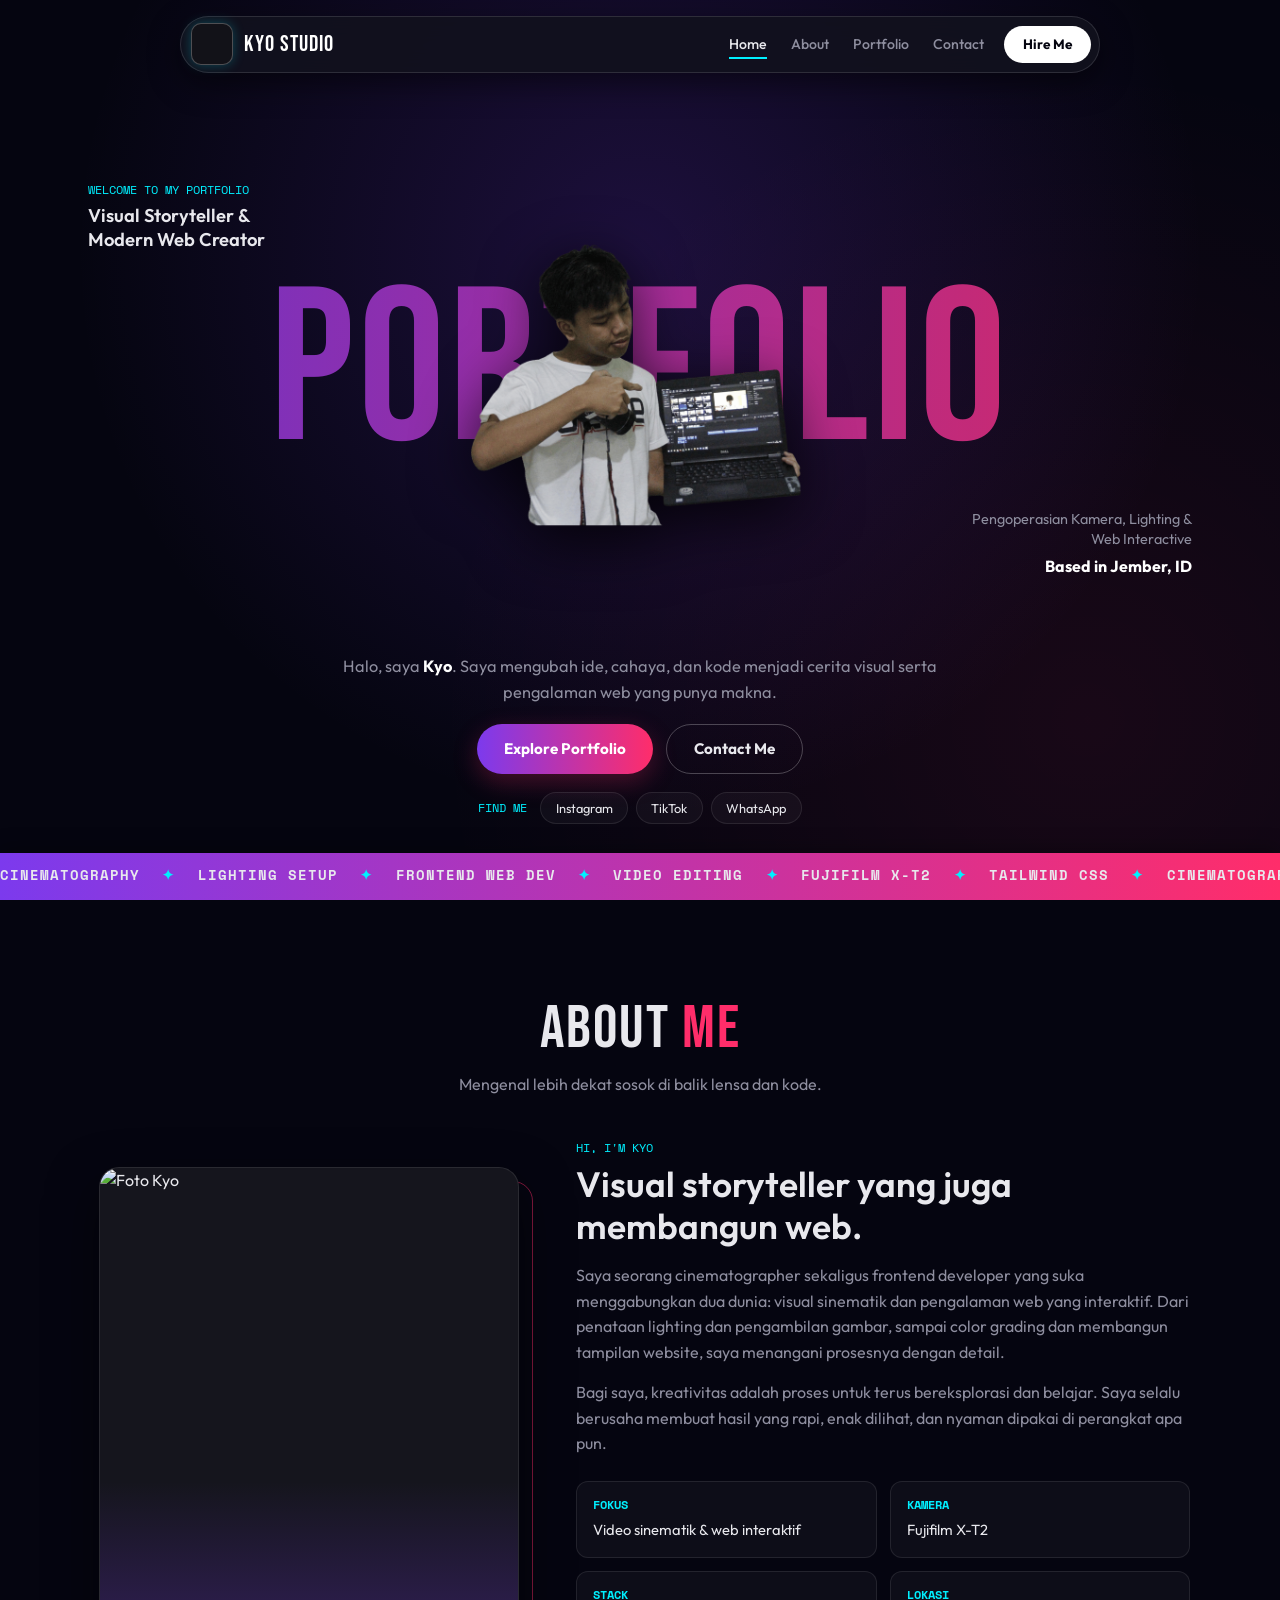
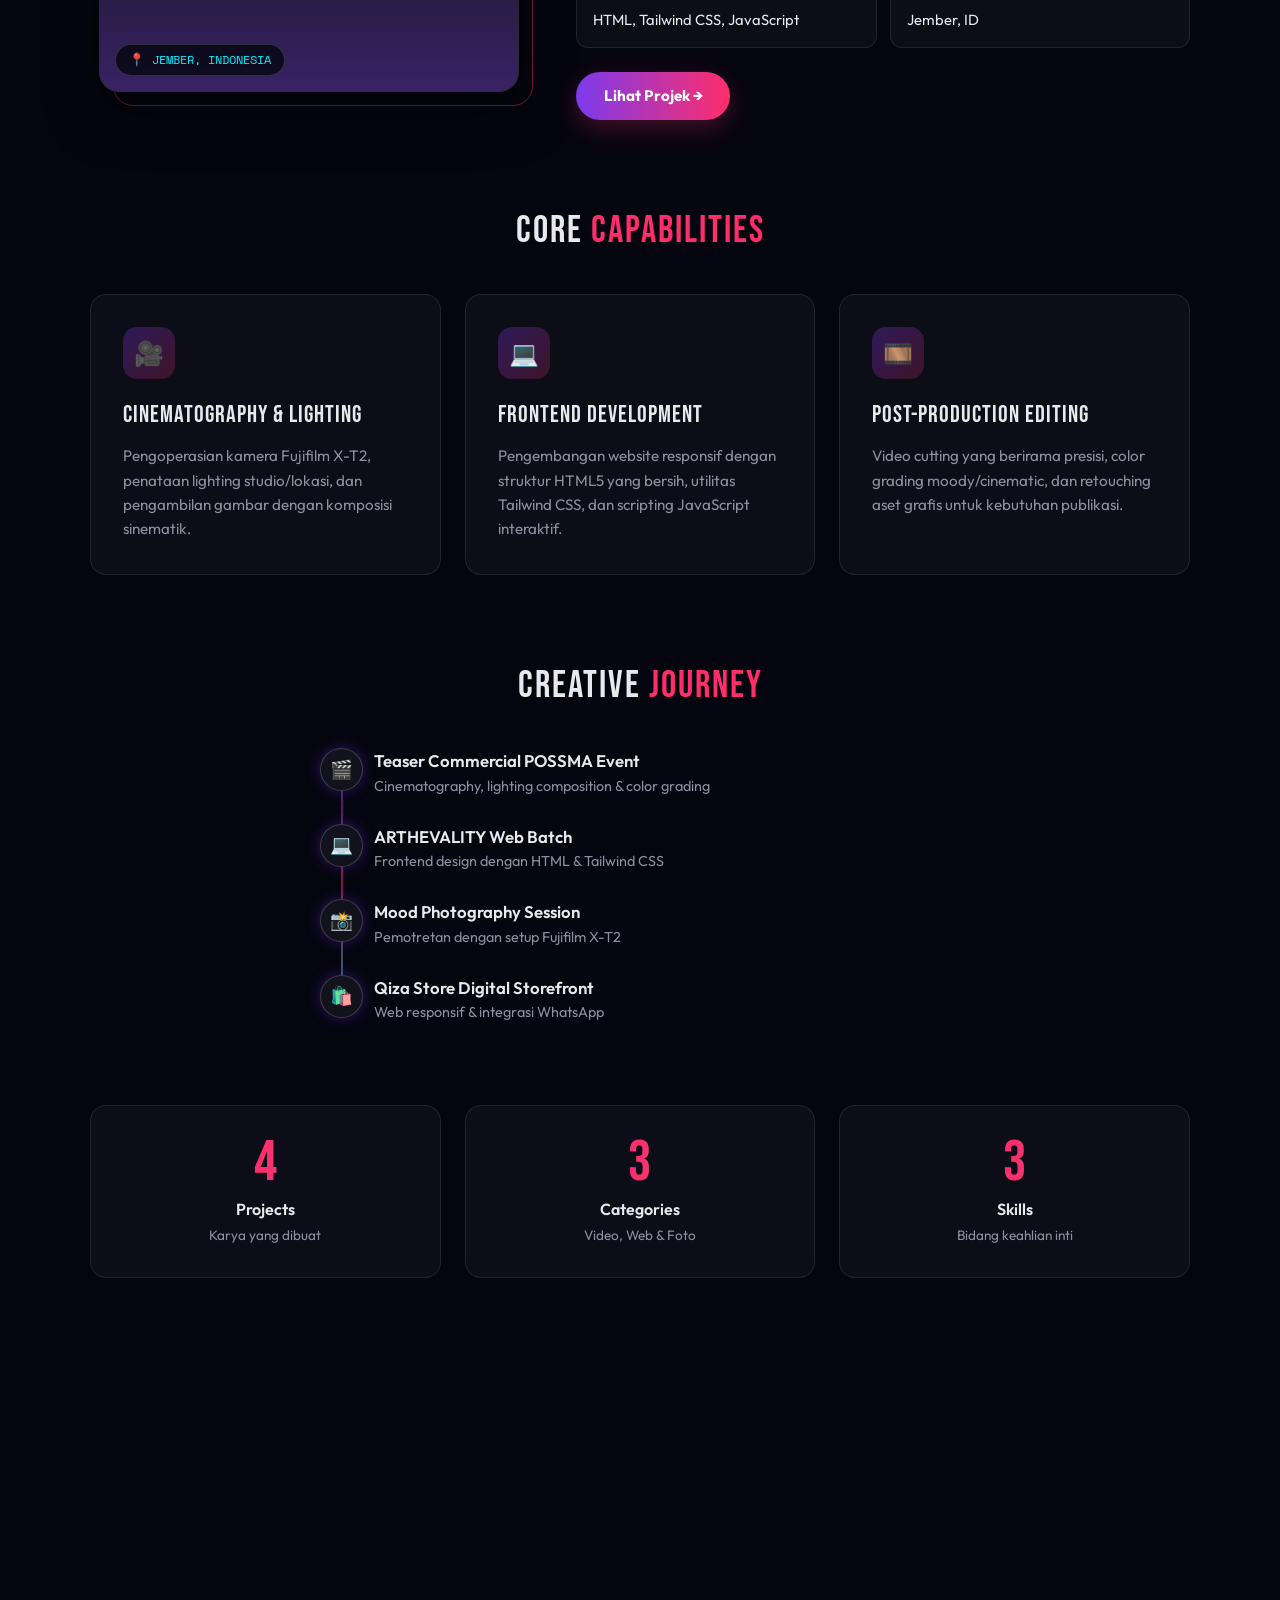
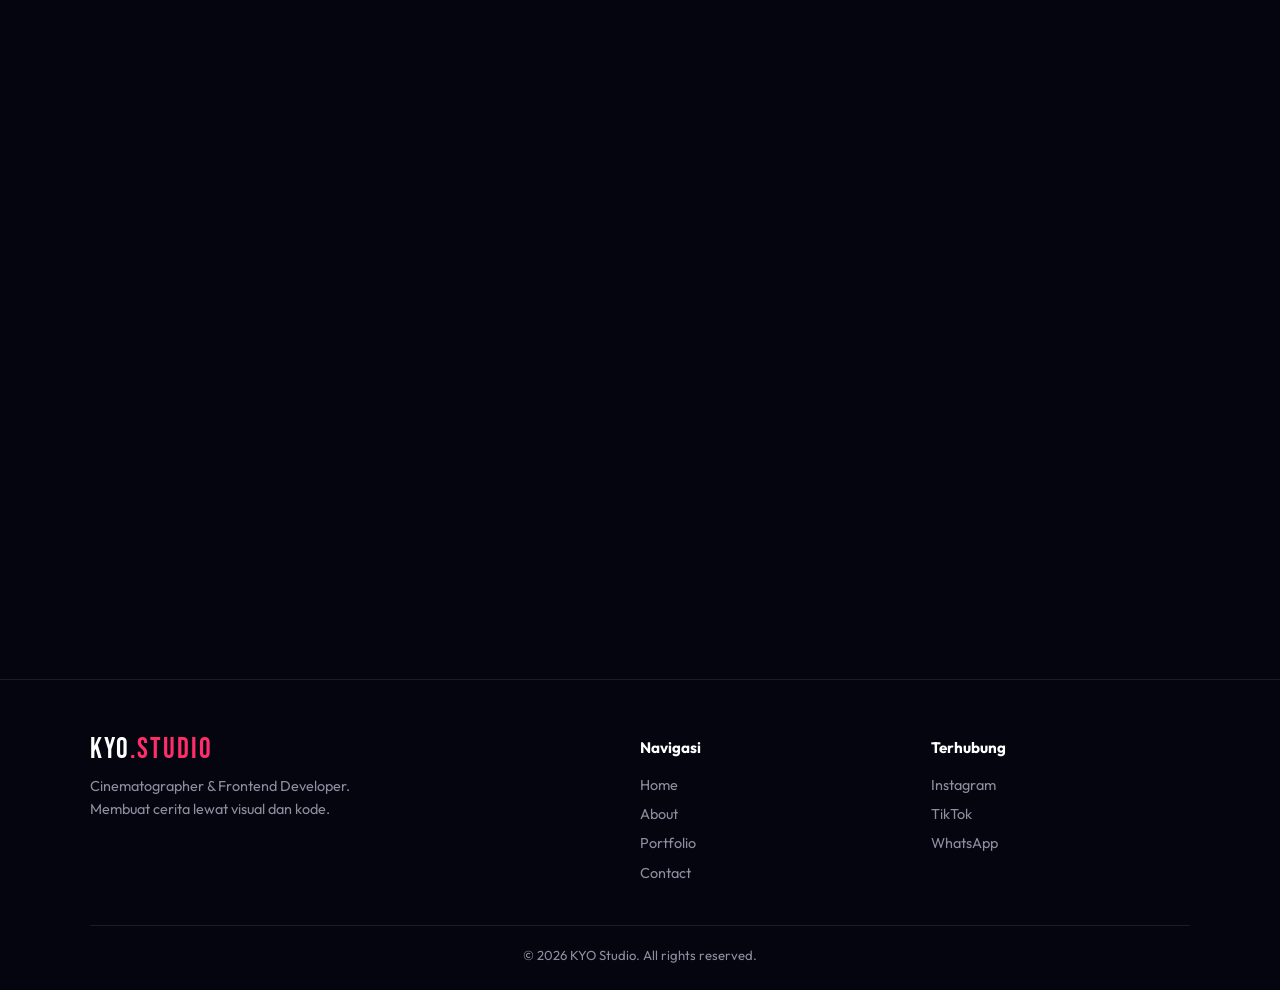
==== index.html @ 8a22644d "Update profile image source in index.html" ====
<!DOCTYPE html>
<html lang="id">
<head>
    <meta charset="UTF-8">
    <meta name="viewport" content="width=device-width, initial-scale=1.0">
    <title>KYO — Portfolio & Creative Studio</title>
    <meta name="description" content="Portofolio KYO Studio: sinematografi, lighting, video editing, dan frontend web development. Based in Jember, ID.">
    <meta name="theme-color" content="#050510">

    <link rel="preconnect" href="https://fonts.googleapis.com">
    <link rel="preconnect" href="https://fonts.gstatic.com" crossorigin>
    <link href="https://fonts.googleapis.com/css2?family=Bebas+Neue&family=Outfit:wght@400;500;600;700&family=Space+Mono:wght@400;700&display=swap" rel="stylesheet">

    <link rel="stylesheet" href="assets/style.css">
    <noscript><style>.loader{display:none}.reveal{opacity:1;transform:none}</style></noscript>
</head>
<body>

    <!-- LOADING SCREEN -->
    <div class="loader" id="loader" aria-hidden="true">
        <div class="loader-inner">
            <div class="loader-logo">KYO</div>
            <div class="loader-bar"></div>
        </div>
    </div>

    <div class="scroll-progress" id="scrollProgress" aria-hidden="true"></div>

    <!-- NAVBAR (pill + droplist) -->
    <header class="nav-wrapper">
        <nav class="pill-navbar" aria-label="Navigasi utama">
            <a href="#home" class="pill-logo" aria-label="KYO Studio - beranda">
                <span class="logo-frame">
                    <video autoplay loop muted playsinline preload="metadata" poster="images/profile.jpg">
                        <source src="images/logo-loop.mp4" type="video/mp4">
                    </video>
                </span>
                <span>KYO STUDIO</span>
            </a>

            <div class="pill-nav-right">
                <ul class="pill-links">
                    <li><a href="#home" data-link>Home</a></li>
                    <li><a href="#about" data-link>About</a></li>
                    <li><a href="#portfolio" data-link>Portfolio</a></li>
                    <li><a href="#contact" data-link>Contact</a></li>
                </ul>

                <a href="#contact" class="btn btn-light btn-sm">Hire Me</a>

                <button class="menu-toggle" id="menuToggle" aria-label="Buka menu" aria-expanded="false" aria-controls="dropdownMenu">
                    <span></span><span></span>
                </button>
            </div>

            <div class="dropdown-menu" id="dropdownMenu">
                <a href="#home">Home</a>
                <a href="#about">About</a>
                <a href="#portfolio">Portfolio</a>
                <a href="#contact">Contact</a>
            </div>
        </nav>
    </header>

    <main>
        <!-- ================= HERO ================= -->
        <section class="hero" id="home">
            <div class="hero-stage">
                <div class="hero-meta hero-meta-left reveal">
                    <span class="mono-tag">Welcome to my portfolio</span>
                    <h2>Visual Storyteller &amp; Modern Web Creator</h2>
                </div>

                <h1 class="giant-text" aria-label="Portfolio">PORTFOLIO</h1>

                <div class="cutout">
                    <img src="images/Pic.png" alt="Foto profil Kyo" width="380" height="480" fetchpriority="high"
                         onerror="this.onerror=null;this.src='https://images.unsplash.com/photo-1507003211169-0a1dd7228f2d?auto=format&fit=crop&w=800&q=70'">
                </div>

                <div class="hero-meta hero-meta-right reveal">
                    <p>Pengoperasian Kamera, Lighting &amp; Web Interactive</p>
                    <strong>Based in Jember, ID</strong>
                </div>
            </div>

            <div class="hero-intro reveal">
                <p>Halo, saya <strong>Kyo</strong>. Saya mengubah ide, cahaya, dan kode menjadi cerita visual serta pengalaman web yang punya makna.</p>

                <div class="hero-cta">
                    <a href="#portfolio" class="btn btn-primary">Explore Portfolio</a>
                    <a href="#contact" class="btn btn-ghost">Contact Me</a>
                </div>

                <div class="find-me">
                    <span class="mono-tag find-label">Find me</span>
                    <!-- Ganti link sosial di bawah dengan akun kamu -->
                    <a class="social-pill" href="https://instagram.com/" target="_blank" rel="noopener">Instagram</a>
                    <a class="social-pill" href="https://tiktok.com/" target="_blank" rel="noopener">TikTok</a>
                    <a class="social-pill" href="https://wa.me/62xxxxxxxxxx" target="_blank" rel="noopener">WhatsApp</a>
                </div>
            </div>

            <!-- MARQUEE -->
            <div class="marquee" aria-hidden="true">
                <div class="marquee-track">
                    <div class="marquee-group">
                        <span>CINEMATOGRAPHY</span><i>✦</i>
                        <span>LIGHTING SETUP</span><i>✦</i>
                        <span>FRONTEND WEB DEV</span><i>✦</i>
                        <span>VIDEO EDITING</span><i>✦</i>
                        <span>FUJIFILM X-T2</span><i>✦</i>
                        <span>TAILWIND CSS</span><i>✦</i>
                    </div>
                    <div class="marquee-group">
                        <span>CINEMATOGRAPHY</span><i>✦</i>
                        <span>LIGHTING SETUP</span><i>✦</i>
                        <span>FRONTEND WEB DEV</span><i>✦</i>
                        <span>VIDEO EDITING</span><i>✦</i>
                        <span>FUJIFILM X-T2</span><i>✦</i>
                        <span>TAILWIND CSS</span><i>✦</i>
                    </div>
                </div>
            </div>
        </section>

        <!-- ================= ABOUT ================= -->
        <section id="about" class="section">
            <div class="section-header reveal">
                <h2 class="section-title">ABOUT <span>ME</span></h2>
                <p class="section-subtitle">Mengenal lebih dekat sosok di balik lensa dan kode.</p>
            </div>

            <div class="about-grid">
                <div class="about-photo reveal">
                    <div class="about-photo-frame">
                        <img src="images/profile.jpg" alt="Foto Kyo" loading="lazy" width="480" height="600"
                             onerror="this.onerror=null;this.src='https://images.unsplash.com/photo-1507003211169-0a1dd7228f2d?auto=format&fit=crop&w=700&q=70'">
                    </div>
                    <span class="about-tag mono-tag">📍 Jember, Indonesia</span>
                </div>

                <div class="about-text reveal" style="--i:1">
                    <span class="mono-tag">Hi, I'm Kyo</span>
                    <h3>Visual storyteller yang juga membangun web.</h3>
                    <p>Saya seorang cinematographer sekaligus frontend developer yang suka menggabungkan dua dunia: visual sinematik dan pengalaman web yang interaktif. Dari penataan lighting dan pengambilan gambar, sampai color grading dan membangun tampilan website, saya menangani prosesnya dengan detail.</p>
                    <p>Bagi saya, kreativitas adalah proses untuk terus bereksplorasi dan belajar. Saya selalu berusaha membuat hasil yang rapi, enak dilihat, dan nyaman dipakai di perangkat apa pun.</p>

                    <ul class="about-facts">
                        <li><strong>Fokus</strong><span>Video sinematik &amp; web interaktif</span></li>
                        <li><strong>Kamera</strong><span>Fujifilm X-T2</span></li>
                        <li><strong>Stack</strong><span>HTML, Tailwind CSS, JavaScript</span></li>
                        <li><strong>Lokasi</strong><span>Jember, ID</span></li>
                    </ul>

                    <a href="#portfolio" class="btn btn-primary">Lihat Projek →</a>
                </div>
            </div>

            <!-- Core capabilities -->
            <h3 class="sub-title reveal">CORE <span>CAPABILITIES</span></h3>
            <div class="skills">
                <article class="skill card-lite reveal" style="--i:0">
                    <div class="skill-icon" aria-hidden="true">🎥</div>
                    <h3>CINEMATOGRAPHY &amp; LIGHTING</h3>
                    <p>Pengoperasian kamera Fujifilm X-T2, penataan lighting studio/lokasi, dan pengambilan gambar dengan komposisi sinematik.</p>
                </article>
                <article class="skill card-lite reveal" style="--i:1">
                    <div class="skill-icon" aria-hidden="true">💻</div>
                    <h3>FRONTEND DEVELOPMENT</h3>
                    <p>Pengembangan website responsif dengan struktur HTML5 yang bersih, utilitas Tailwind CSS, dan scripting JavaScript interaktif.</p>
                </article>
                <article class="skill card-lite reveal" style="--i:2">
                    <div class="skill-icon" aria-hidden="true">🎞️</div>
                    <h3>POST-PRODUCTION EDITING</h3>
                    <p>Video cutting yang berirama presisi, color grading moody/cinematic, dan retouching aset grafis untuk kebutuhan publikasi.</p>
                </article>
            </div>

            <!-- Journey timeline -->
            <h3 class="sub-title reveal">CREATIVE <span>JOURNEY</span></h3>
            <ol class="timeline">
                <li class="reveal" style="--i:0">
                    <span class="tl-icon" aria-hidden="true">🎬</span>
                    <div><h4>Teaser Commercial POSSMA Event</h4><p>Cinematography, lighting composition &amp; color grading</p></div>
                </li>
                <li class="reveal" style="--i:1">
                    <span class="tl-icon" aria-hidden="true">💻</span>
                    <div><h4>ARTHEVALITY Web Batch</h4><p>Frontend design dengan HTML &amp; Tailwind CSS</p></div>
                </li>
                <li class="reveal" style="--i:2">
                    <span class="tl-icon" aria-hidden="true">📸</span>
                    <div><h4>Mood Photography Session</h4><p>Pemotretan dengan setup Fujifilm X-T2</p></div>
                </li>
                <li class="reveal" style="--i:3">
                    <span class="tl-icon" aria-hidden="true">🛍️</span>
                    <div><h4>Qiza Store Digital Storefront</h4><p>Web responsif &amp; integrasi WhatsApp</p></div>
                </li>
            </ol>

            <!-- Stats -->
            <div class="stats">
                <div class="stat reveal" style="--i:0"><strong data-count="4">0</strong><span>Projects</span><small>Karya yang dibuat</small></div>
                <div class="stat reveal" style="--i:1"><strong data-count="3">0</strong><span>Categories</span><small>Video, Web &amp; Foto</small></div>
                <div class="stat reveal" style="--i:2"><strong data-count="3">0</strong><span>Skills</span><small>Bidang keahlian inti</small></div>
            </div>
        </section>

        <!-- ================= PORTFOLIO ================= -->
        <section id="portfolio" class="section">
            <div class="section-header reveal">
                <h2 class="section-title">MY <span>PORTFOLIO</span></h2>
                <p class="section-subtitle">Kumpulan portofolio sinematografi, liputan event, dan web development.</p>
            </div>

            <div class="filters reveal" role="tablist" aria-label="Filter karya">
                <button class="chip is-active" data-filter="all" role="tab" aria-selected="true">Semua</button>
                <button class="chip" data-filter="video" role="tab" aria-selected="false">Video</button>
                <button class="chip" data-filter="web" role="tab" aria-selected="false">Web</button>
                <button class="chip" data-filter="photo" role="tab" aria-selected="false">Foto</button>
            </div>

            <div class="bento" id="bento">
                <article class="card card-wide reveal" data-cat="video" style="--i:0">
                    <div class="card-media">
                        <img src="images/project-teaser.jpg" alt="Teaser POSSMA" loading="lazy" width="1200" height="640"
                             onerror="this.onerror=null;this.src='https://images.unsplash.com/photo-1536240478700-b869070f9279?auto=format&fit=crop&w=1000&q=70'">
                        <span class="badge">Video</span>
                    </div>
                    <div class="card-info">
                        <h3>Teaser Commercial POSSMA Event</h3>
                        <p>Cinematography, Lighting Composition &amp; Color Grading</p>
                    </div>
                </article>

                <article class="card reveal" data-cat="web" style="--i:1">
                    <div class="card-media">
                        <img src="images/project-web.jpg" alt="Web Arthevality" loading="lazy" width="800" height="640"
                             onerror="this.onerror=null;this.src='https://images.unsplash.com/photo-1555066931-4365d14bab8c?auto=format&fit=crop&w=700&q=70'">
                        <span class="badge">Web</span>
                    </div>
                    <div class="card-info">
                        <h3>ARTHEVALITY Web Batch</h3>
                        <p>Frontend Design with HTML &amp; Tailwind CSS</p>
                    </div>
                </article>

                <article class="card reveal" data-cat="photo" style="--i:2">
                    <div class="card-media">
                        <img src="images/project-photo.jpg" alt="Fujifilm Session" loading="lazy" width="800" height="640"
                             onerror="this.onerror=null;this.src='https://images.unsplash.com/photo-1516035069371-29a1b244cc32?auto=format&fit=crop&w=700&q=70'">
                        <span class="badge">Foto</span>
                    </div>
                    <div class="card-info">
                        <h3>Mood Photography Session</h3>
                        <p>Shot using Fujifilm X-T2 Setup</p>
                    </div>
                </article>

                <article class="card card-wide reveal" data-cat="web" style="--i:3">
                    <div class="card-media">
                        <img src="images/project-qiza.jpg" alt="Qiza Store" loading="lazy" width="1200" height="640"
                             onerror="this.onerror=null;this.src='https://images.unsplash.com/photo-1526374965328-7f61d4dc18c5?auto=format&fit=crop&w=1000&q=70'">
                        <span class="badge">Web</span>
                    </div>
                    <div class="card-info">
                        <h3>Qiza Store Digital Storefront</h3>
                        <p>Responsive Web &amp; WhatsApp Automation Integration</p>
                    </div>
                </article>
            </div>
        </section>

        <!-- ================= CONTACT ================= -->
        <section id="contact" class="section">
            <div class="section-header reveal">
                <h2 class="section-title">HUBUNGI <span>SAYA</span></h2>
                <p class="section-subtitle">Punya proyek video sinematik atau butuh pembuatan web interaktif? Mari berdiskusi.</p>
            </div>

            <div class="contact-grid">
                <form class="panel reveal" id="contactForm" novalidate>
                    <h3>Kirim Pesan</h3>
                    <p class="panel-note">Ada yang ingin ditanyakan? Langsung kirim pesan ke WhatsApp saya.</p>

                    <div class="field">
                        <label for="cName">Nama</label>
                        <input id="cName" name="name" type="text" autocomplete="name" placeholder="Nama kamu" required>
                    </div>
                    <div class="field">
                        <label for="cEmail">Email</label>
                        <input id="cEmail" name="email" type="email" autocomplete="email" placeholder="email@kamu.com">
                    </div>
                    <div class="field">
                        <label for="cMsg">Pesan</label>
                        <textarea id="cMsg" name="message" rows="4" placeholder="Ceritakan proyek kamu..." required></textarea>
                    </div>

                    <button type="submit" class="btn btn-primary btn-block">Send Message</button>
                    <p class="form-hint" id="formHint">Pesan dibuka di WhatsApp dengan teks yang sudah terisi.</p>
                </form>

                <div class="panel reveal" style="--i:1">
                    <h3>Find Me</h3>
                    <p class="panel-note">Terhubung lewat platform favorit kamu.</p>
                    <!-- Ganti link & username di bawah dengan akun kamu -->
                    <div class="social-list">
                        <a class="social-card" href="https://instagram.com/" target="_blank" rel="noopener"><span><strong>Instagram</strong><small>@username</small></span><i aria-hidden="true">↗</i></a>
                        <a class="social-card" href="https://tiktok.com/" target="_blank" rel="noopener"><span><strong>TikTok</strong><small>@username</small></span><i aria-hidden="true">↗</i></a>
                        <a class="social-card" href="https://wa.me/62xxxxxxxxxx" target="_blank" rel="noopener"><span><strong>WhatsApp</strong><small>+62 xxx-xxxx-xxxx</small></span><i aria-hidden="true">↗</i></a>
                    </div>
                </div>
            </div>
        </section>
    </main>

    <!-- ================= FOOTER ================= -->
    <footer class="footer">
        <div class="footer-grid">
            <div>
                <p class="footer-brand">KYO<span>.studio</span></p>
                <p class="footer-text">Cinematographer &amp; Frontend Developer. Membuat cerita lewat visual dan kode.</p>
            </div>
            <div>
                <h4>Navigasi</h4>
                <ul>
                    <li><a href="#home">Home</a></li>
                    <li><a href="#about">About</a></li>
                    <li><a href="#portfolio">Portfolio</a></li>
                    <li><a href="#contact">Contact</a></li>
                </ul>
            </div>
            <div>
                <h4>Terhubung</h4>
                <ul>
                    <li><a href="https://instagram.com/" target="_blank" rel="noopener">Instagram</a></li>
                    <li><a href="https://tiktok.com/" target="_blank" rel="noopener">TikTok</a></li>
                    <li><a href="https://wa.me/62xxxxxxxxxx" target="_blank" rel="noopener">WhatsApp</a></li>
                </ul>
            </div>
        </div>
        <p class="footer-copy">© 2026 KYO Studio. All rights reserved.</p>
    </footer>

    <button class="to-top-btn" id="toTop" aria-label="Kembali ke atas">↑</button>

    <script src="assets/script.js" defer></script>
</body>
</html>
---- assets/style.css ----
/* ============ TOKENS ============ */
:root {
    --cyan: #00f0ff;
    --magenta: #ff2d6a;
    --purple: #7c3aed;
    --bg: #050510;
    --card-bg: rgba(255, 255, 255, 0.035);
    --card-border: rgba(255, 255, 255, 0.09);
    --text: #e8e8ed;
    --muted: #8e8e9f;
    --container: 1100px;
    --ease: cubic-bezier(.22, .8, .3, 1);
}

*, *::before, *::after { margin: 0; padding: 0; box-sizing: border-box; }
html { scroll-behavior: smooth; scroll-padding-top: 5.5rem; -webkit-text-size-adjust: 100%; }
body {
    font-family: 'Outfit', system-ui, sans-serif;
    background: var(--bg);
    color: var(--text);
    line-height: 1.6;
    overflow-x: hidden;
}
img, video { max-width: 100%; display: block; }
a { color: inherit; }
button, input, textarea { font: inherit; }
button { cursor: pointer; }
:focus-visible { outline: 2px solid var(--cyan); outline-offset: 3px; border-radius: 6px; }

/* ============ LOADER ============ */
.loader {
    position: fixed; inset: 0; z-index: 2000; display: grid; place-items: center;
    background: var(--bg); transition: opacity .5s var(--ease), visibility .5s;
}
.loader.is-done { opacity: 0; visibility: hidden; }
.loader-inner { text-align: center; }
.loader-logo {
    font-family: 'Bebas Neue', sans-serif; font-size: 3.2rem; letter-spacing: 8px; line-height: 1;
    background: linear-gradient(90deg, var(--purple), var(--magenta), var(--cyan));
    -webkit-background-clip: text; background-clip: text; -webkit-text-fill-color: transparent;
}
.loader-bar { width: 160px; height: 3px; margin: 1rem auto 0; border-radius: 3px; overflow: hidden; background: rgba(255, 255, 255, .1); }
.loader-bar::after {
    content: ''; display: block; height: 100%; width: 40%;
    background: linear-gradient(90deg, var(--purple), var(--magenta), var(--cyan));
    animation: loadBar 1s ease-in-out infinite;
}
@keyframes loadBar { from { transform: translateX(-100%); } to { transform: translateX(260%); } }

/* ============ SCROLL PROGRESS ============ */
.scroll-progress {
    position: fixed; top: 0; left: 0; height: 3px; width: 100%;
    background: linear-gradient(90deg, var(--purple), var(--magenta), var(--cyan));
    transform-origin: left; transform: scaleX(0);
    z-index: 1100; will-change: transform;
}

/* ============ BUTTONS ============ */
.btn {
    display: inline-flex; align-items: center; justify-content: center;
    padding: .75rem 1.7rem; border-radius: 999px; border: 0;
    font-weight: 700; font-size: .95rem; text-decoration: none; white-space: nowrap;
    transition: transform .25s var(--ease), background .25s, box-shadow .25s, color .25s, border-color .25s;
}
.btn:active { transform: scale(.97); }
.btn-sm { padding: .5rem 1.2rem; font-size: .85rem; }
.btn-block { width: 100%; margin-top: .4rem; }
.btn-light { background: #fff; color: var(--bg); }
.btn-light:hover { background: var(--cyan); transform: translateY(-2px); }
.btn-primary { background: linear-gradient(90deg, var(--purple), var(--magenta)); color: #fff; box-shadow: 0 8px 24px rgba(255, 45, 106, .25); }
.btn-primary:hover { transform: translateY(-3px); box-shadow: 0 12px 30px rgba(255, 45, 106, .4); }
.btn-ghost { background: transparent; color: var(--text); border: 1px solid rgba(255, 255, 255, .25); }
.btn-ghost:hover { border-color: var(--cyan); color: var(--cyan); transform: translateY(-3px); }

/* ============ NAVBAR (pill + droplist) ============ */
.nav-wrapper {
    position: fixed; top: 1rem; left: 0; right: 0; z-index: 1000;
    display: flex; justify-content: center; padding: 0 1rem;
    pointer-events: none;
}
.pill-navbar {
    pointer-events: auto; position: relative;
    width: 100%; max-width: 920px;
    display: flex; align-items: center; justify-content: space-between;
    padding: .4rem .5rem .4rem .6rem;
    background: rgba(18, 18, 30, .92);
    backdrop-filter: blur(12px); -webkit-backdrop-filter: blur(12px);
    border: 1px solid rgba(255, 255, 255, .12);
    border-radius: 40px;
    box-shadow: 0 10px 30px rgba(0, 0, 0, .5);
}
.pill-logo {
    display: flex; align-items: center; gap: .7rem;
    font-family: 'Bebas Neue', sans-serif; font-size: 1.45rem; letter-spacing: 1px;
    color: #fff; text-decoration: none;
}
.logo-frame {
    width: 42px; height: 42px; flex-shrink: 0;
    border-radius: 10px; overflow: hidden; background: #121218;
    border: 1.5px solid rgba(255, 255, 255, .25);
    box-shadow: 0 0 12px rgba(0, 240, 255, .25);
}
.logo-frame video { width: 100%; height: 100%; object-fit: contain; padding: 2px; }

.pill-nav-right { display: flex; align-items: center; gap: 1.2rem; }
.pill-links { display: flex; gap: 1.5rem; list-style: none; }
.pill-links a {
    position: relative; color: var(--muted); text-decoration: none;
    font-size: .88rem; font-weight: 500; padding: .2rem 0; transition: color .2s;
}
.pill-links a::after {
    content: ''; position: absolute; left: 0; right: 0; bottom: -2px; height: 2px;
    background: var(--cyan); transform: scaleX(0); transition: transform .3s var(--ease);
}
.pill-links a:hover, .pill-links a.is-active { color: var(--text); }
.pill-links a.is-active::after, .pill-links a:hover::after { transform: scaleX(1); }

.menu-toggle {
    display: none; width: 42px; height: 42px; position: relative;
    background: rgba(255, 255, 255, .07); border: 1px solid rgba(255, 255, 255, .15); border-radius: 50%;
}
.menu-toggle span {
    position: absolute; left: 12px; right: 12px; height: 2px; background: #fff; border-radius: 2px;
    transition: transform .3s var(--ease);
}
.menu-toggle span:nth-child(1) { top: 16px; }
.menu-toggle span:nth-child(2) { top: 24px; }
.menu-toggle[aria-expanded="true"] span:nth-child(1) { transform: translateY(4px) rotate(45deg); }
.menu-toggle[aria-expanded="true"] span:nth-child(2) { transform: translateY(-4px) rotate(-45deg); }

.dropdown-menu {
    position: absolute; top: calc(100% + .7rem); left: 0; right: 0;
    display: flex; flex-direction: column; gap: .3rem; padding: .8rem;
    background: rgba(14, 14, 24, .98);
    border: 1px solid rgba(255, 255, 255, .12); border-radius: 18px;
    box-shadow: 0 15px 35px rgba(0, 0, 0, .7);
    opacity: 0; visibility: hidden; transform: translateY(-8px);
    transition: opacity .25s, transform .25s var(--ease), visibility .25s;
}
.dropdown-menu.active { opacity: 1; visibility: visible; transform: none; }
.dropdown-menu a { padding: .75rem 1rem; border-radius: 10px; text-decoration: none; font-size: 1rem; transition: background .2s; }
.dropdown-menu a:hover { background: rgba(255, 255, 255, .07); }

/* ============ HERO ============ */
.hero {
    position: relative; min-height: 100svh;
    padding-top: 6.5rem;
    display: flex; flex-direction: column; justify-content: space-between; align-items: center;
    overflow: hidden;
    background:
        radial-gradient(circle at 50% 28%, rgba(124, 58, 237, .2), transparent 62%),
        radial-gradient(circle at 85% 80%, rgba(255, 45, 106, .08), transparent 50%);
}
.hero-stage {
    position: relative; width: 100%; max-width: 1200px; padding: 0 1rem;
    flex: 1; display: flex; justify-content: center; align-items: center; min-height: 420px;
}
.giant-text {
    position: absolute; width: 100%; text-align: center; user-select: none; pointer-events: none;
    font-family: 'Bebas Neue', sans-serif; font-weight: 400;
    font-size: clamp(4rem, 17vw, 15rem); line-height: .85; letter-spacing: 4px;
    background: linear-gradient(90deg, var(--purple), var(--magenta), var(--cyan));
    background-size: 200% 100%;
    -webkit-background-clip: text; background-clip: text; -webkit-text-fill-color: transparent;
    opacity: .85; z-index: 1;
    animation: gradientShift 8s ease-in-out infinite alternate;
}
@keyframes gradientShift { to { background-position: 100% 0; } }

.cutout {
    position: relative; z-index: 2; width: 75%; max-width: 340px;
    filter: drop-shadow(0 15px 30px rgba(0, 0, 0, .8));
    animation: float 6s ease-in-out infinite;
}
.cutout img { width: 100%; height: auto; object-fit: contain; }
@keyframes float { 50% { transform: translateY(-10px); } }

.hero-meta { position: absolute; z-index: 3; max-width: 230px; }
.hero-meta-left { top: 14%; left: 4%; }
.hero-meta-left h2 { font-size: 1.15rem; font-weight: 600; line-height: 1.3; }
.hero-meta-right { bottom: 12%; right: 4%; text-align: right; }
.hero-meta-right p { font-size: .9rem; color: var(--muted); line-height: 1.4; }
.hero-meta-right strong { display: block; margin-top: .3rem; color: #fff; }
.mono-tag { display: block; font-family: 'Space Mono', monospace; font-size: .78rem; color: var(--cyan); text-transform: uppercase; margin-bottom: .3rem; }

.hero-intro {
    position: relative; z-index: 3; width: 100%; max-width: 640px;
    padding: .5rem 1.25rem 1.8rem; text-align: center;
}
.hero-intro > p { color: var(--muted); font-size: 1.02rem; }
.hero-intro > p strong { color: #fff; }
.hero-cta { display: flex; gap: .8rem; flex-wrap: wrap; justify-content: center; margin: 1.2rem 0 1.1rem; }

.find-me { display: flex; flex-wrap: wrap; align-items: center; justify-content: center; gap: .5rem; }
.find-label { margin: 0 .3rem 0 0; }
.social-pill {
    padding: .3rem .9rem; border-radius: 999px; font-size: .8rem; text-decoration: none; color: var(--text);
    background: var(--card-bg); border: 1px solid var(--card-border);
    transition: border-color .25s, color .25s, transform .25s var(--ease);
}
.social-pill:hover { border-color: var(--cyan); color: var(--cyan); transform: translateY(-2px); }

/* Marquee */
.marquee {
    width: 100%; overflow: hidden; position: relative; z-index: 4;
    background: linear-gradient(90deg, var(--purple), var(--magenta));
    padding: .8rem 0; box-shadow: 0 -5px 20px rgba(0, 0, 0, .3);
}
.marquee-track { display: flex; width: max-content; animation: marquee 28s linear infinite; will-change: transform; }
.marquee:hover .marquee-track { animation-play-state: paused; }
.marquee-group {
    display: flex; align-items: center; gap: 1.4rem; padding-right: 1.4rem;
    font-family: 'Space Mono', monospace; font-size: .85rem; font-weight: 700; letter-spacing: 1px; white-space: nowrap;
}
.marquee-group i { font-style: normal; color: var(--cyan); }
@keyframes marquee { to { transform: translateX(-50%); } }

/* ============ SECTIONS ============ */
.section { padding: 6rem 5%; content-visibility: auto; contain-intrinsic-size: 800px; }
.section-header { text-align: center; margin-bottom: 2.5rem; }
.section-title { font-family: 'Bebas Neue', sans-serif; font-weight: 400; font-size: clamp(2.5rem, 5vw, 3.8rem); letter-spacing: 2px; line-height: 1.1; }
.section-title span, .sub-title span { color: var(--magenta); }
.section-subtitle { color: var(--muted); max-width: 520px; margin: .6rem auto 0; }
.sub-title { font-family: 'Bebas Neue', sans-serif; font-weight: 400; font-size: clamp(1.8rem, 4vw, 2.4rem); letter-spacing: 2px; text-align: center; margin: 5rem 0 2rem; }

/* ============ ABOUT ============ */
.about-grid {
    max-width: var(--container); margin: 0 auto;
    display: grid; grid-template-columns: 5fr 7fr; gap: 3rem; align-items: center;
}
.about-photo { position: relative; max-width: 420px; width: 100%; justify-self: center; }
.about-photo-frame {
    position: relative; border-radius: 20px; overflow: hidden; aspect-ratio: 4 / 5;
    background: #15151d; border: 1px solid var(--card-border);
    box-shadow: 0 20px 50px rgba(0, 0, 0, .5);
}
.about-photo-frame::after {
    content: ''; position: absolute; inset: 0; pointer-events: none;
    background: linear-gradient(180deg, transparent 60%, rgba(124, 58, 237, .35));
}
.about-photo-frame img { width: 100%; height: 100%; object-fit: cover; }
.about-photo::before {
    content: ''; position: absolute; inset: 14px -14px -14px 14px; z-index: -1;
    border-radius: 20px; border: 1.5px solid var(--magenta); opacity: .5;
}
.about-tag {
    position: absolute; left: 1rem; bottom: 1rem; z-index: 2; margin: 0;
    padding: .3rem .8rem; border-radius: 999px;
    background: rgba(5, 5, 16, .8); border: 1px solid rgba(255, 255, 255, .15);
}
.about-text h3 { font-size: clamp(1.6rem, 3vw, 2.2rem); font-weight: 600; line-height: 1.2; margin: .3rem 0 1rem; }
.about-text p { color: var(--muted); margin-bottom: .9rem; }
.about-facts { list-style: none; margin: 1.5rem 0; display: grid; grid-template-columns: 1fr 1fr; gap: .8rem; }
.about-facts li { padding: .9rem 1rem; border-radius: 12px; background: var(--card-bg); border: 1px solid var(--card-border); }
.about-facts strong { display: block; font-family: 'Space Mono', monospace; font-size: .72rem; text-transform: uppercase; color: var(--cyan); margin-bottom: .15rem; }
.about-facts span { font-size: .92rem; }

/* Skills */
.skills { max-width: var(--container); margin: 0 auto; display: grid; grid-template-columns: repeat(3, 1fr); gap: 1.5rem; }
.skill { padding: 2rem; }
.skill-icon {
    width: 52px; height: 52px; display: grid; place-items: center; font-size: 1.5rem;
    border-radius: 14px; margin-bottom: 1.1rem;
    background: linear-gradient(135deg, rgba(124, 58, 237, .3), rgba(255, 45, 106, .2));
    transition: transform .35s var(--ease);
}
.skill h3 { font-family: 'Bebas Neue', sans-serif; font-weight: 400; font-size: 1.5rem; letter-spacing: 1px; margin-bottom: .6rem; }
.skill p { color: var(--muted); font-size: .95rem; }

/* Timeline */
.timeline { list-style: none; position: relative; max-width: 640px; margin: 0 auto; padding-left: 3.4rem; }
.timeline::before {
    content: ''; position: absolute; left: 1.3rem; top: .5rem; bottom: .5rem; width: 2px;
    background: linear-gradient(180deg, var(--purple), var(--magenta), var(--cyan)); opacity: .5;
}
.timeline li { position: relative; padding: 0 0 1.6rem; }
.timeline li:last-child { padding-bottom: 0; }
.tl-icon {
    position: absolute; left: -3.4rem; top: 0; width: 2.7rem; height: 2.7rem; display: grid; place-items: center;
    border-radius: 50%; font-size: 1.15rem; background: #12121c; border: 1.5px solid rgba(255, 255, 255, .18);
    box-shadow: 0 0 14px rgba(124, 58, 237, .35);
}
.timeline h4 { font-size: 1.05rem; font-weight: 600; }
.timeline p { color: var(--muted); font-size: .9rem; }

/* Stats */
.stats { max-width: var(--container); margin: 5rem auto 0; display: grid; grid-template-columns: repeat(3, 1fr); gap: 1.5rem; }
.stat {
    padding: 1.8rem 1rem; text-align: center; border-radius: 16px;
    background: var(--card-bg); border: 1px solid var(--card-border);
}
.stat strong {
    display: block; font-family: 'Bebas Neue', sans-serif; font-weight: 400; font-size: 3.6rem; line-height: 1;
    background: linear-gradient(90deg, var(--purple), var(--magenta), var(--cyan));
    -webkit-background-clip: text; background-clip: text; -webkit-text-fill-color: transparent;
}
.stat span { display: block; font-weight: 600; margin-top: .3rem; }
.stat small { color: var(--muted); font-size: .85rem; }

/* ============ FILTERS & CARDS ============ */
.filters { display: flex; gap: .5rem; justify-content: center; flex-wrap: wrap; margin-bottom: 2rem; }
.chip {
    padding: .45rem 1.2rem; border-radius: 999px;
    background: var(--card-bg); color: var(--muted); border: 1px solid var(--card-border);
    font-size: .88rem; font-weight: 500; transition: all .25s;
}
.chip:hover { color: var(--text); border-color: rgba(255, 255, 255, .25); }
.chip.is-active { background: #fff; color: var(--bg); border-color: #fff; }

.bento { max-width: var(--container); margin: 0 auto; display: grid; grid-template-columns: repeat(3, 1fr); gap: 1.5rem; }
.card, .card-lite {
    position: relative; overflow: hidden;
    background: var(--card-bg); border: 1px solid var(--card-border); border-radius: 16px;
    transition: transform .35s var(--ease), border-color .35s, opacity .35s;
}
.card-wide { grid-column: span 2; }
.card::before, .card-lite::before {
    content: ''; position: absolute; inset: 0; z-index: 2; pointer-events: none;
    background: radial-gradient(260px circle at var(--mx, 50%) var(--my, 50%), rgba(0, 240, 255, .12), transparent 70%);
    opacity: 0; transition: opacity .3s;
}
.card-media { position: relative; overflow: hidden; aspect-ratio: 16 / 10; background: #15151d; }
.card-media img { width: 100%; height: 100%; object-fit: cover; transition: transform .6s var(--ease); }
.badge {
    position: absolute; top: .8rem; left: .8rem; z-index: 3;
    padding: .2rem .7rem; border-radius: 999px; font-family: 'Space Mono', monospace; font-size: .7rem; text-transform: uppercase;
    background: rgba(5, 5, 16, .75); border: 1px solid rgba(255, 255, 255, .15);
}
.card-info { padding: 1.2rem 1.3rem 1.4rem; }
.card-info h3 { font-size: 1.1rem; font-weight: 600; margin-bottom: .2rem; }
.card-info p { color: var(--muted); font-size: .9rem; }
.card.is-hidden { display: none; }
.card.is-fading { opacity: 0; transform: scale(.96); }

/* ============ CONTACT ============ */
.contact-grid { max-width: var(--container); margin: 0 auto; display: grid; grid-template-columns: 1.15fr .85fr; gap: 1.5rem; align-items: start; }
.panel {
    padding: 2rem; border-radius: 18px; border: 1px solid var(--card-border);
    background: radial-gradient(circle at 50% 0%, rgba(124, 58, 237, .14), transparent 70%), var(--card-bg);
}
.panel h3 { font-family: 'Bebas Neue', sans-serif; font-weight: 400; font-size: 1.9rem; letter-spacing: 1px; }
.panel-note { color: var(--muted); font-size: .92rem; margin-bottom: 1.3rem; }

.field { margin-bottom: 1rem; }
.field label { display: block; font-size: .8rem; font-weight: 600; margin-bottom: .35rem; color: var(--muted); }
.field input, .field textarea {
    width: 100%; padding: .8rem 1rem; border-radius: 12px; color: var(--text);
    background: rgba(255, 255, 255, .04); border: 1px solid var(--card-border);
    transition: border-color .25s, background .25s; resize: vertical;
}
.field input::placeholder, .field textarea::placeholder { color: #5d5d6e; }
.field input:focus, .field textarea:focus { outline: none; border-color: var(--cyan); background: rgba(255, 255, 255, .06); }
.field.is-error input, .field.is-error textarea { border-color: var(--magenta); }
.form-hint { margin-top: .8rem; font-size: .8rem; color: var(--muted); text-align: center; }

.social-list { display: grid; gap: .8rem; }
.social-card {
    display: flex; align-items: center; justify-content: space-between; gap: 1rem;
    padding: 1rem 1.2rem; border-radius: 14px; text-decoration: none;
    background: rgba(255, 255, 255, .04); border: 1px solid var(--card-border);
    transition: transform .3s var(--ease), border-color .3s;
}
.social-card strong { display: block; font-size: 1rem; }
.social-card small { color: var(--muted); }
.social-card i { font-style: normal; font-size: 1.2rem; color: var(--cyan); transition: transform .3s var(--ease); }
.social-card:hover { border-color: var(--cyan); transform: translateX(4px); }
.social-card:hover i { transform: translate(3px, -3px); }

/* ============ FOOTER ============ */
.footer { padding: 3.5rem 5% 1.5rem; border-top: 1px solid var(--card-border); color: var(--muted); font-size: .9rem; }
.footer-grid { max-width: var(--container); margin: 0 auto; display: grid; grid-template-columns: 2fr 1fr 1fr; gap: 2rem; }
.footer-brand { font-family: 'Bebas Neue', sans-serif; font-size: 1.8rem; letter-spacing: 2px; color: #fff; line-height: 1; margin-bottom: .6rem; }
.footer-brand span { color: var(--magenta); }
.footer-text { max-width: 320px; }
.footer h4 { color: #fff; font-size: .95rem; margin-bottom: .8rem; }
.footer ul { list-style: none; display: grid; gap: .4rem; }
.footer a { text-decoration: none; transition: color .2s; }
.footer a:hover { color: var(--cyan); }
.footer-copy { max-width: var(--container); margin: 2.5rem auto 0; padding-top: 1.2rem; border-top: 1px solid var(--card-border); text-align: center; font-size: .82rem; }

.to-top-btn {
    position: fixed; right: 1.1rem; bottom: 1.1rem; z-index: 900; width: 46px; height: 46px;
    border-radius: 50%; border: 1px solid rgba(255, 255, 255, .2); color: #fff; font-size: 1.2rem;
    background: linear-gradient(135deg, var(--purple), var(--magenta));
    box-shadow: 0 8px 22px rgba(255, 45, 106, .35);
    opacity: 0; visibility: hidden; transform: translateY(10px);
    transition: opacity .3s, transform .3s var(--ease), visibility .3s;
}
.to-top-btn.show { opacity: 1; visibility: visible; transform: none; }

/* ============ REVEAL ============ */
.reveal { opacity: 0; transform: translateY(24px); transition: opacity .7s var(--ease), transform .7s var(--ease); transition-delay: calc(var(--i, 0) * 90ms); }
.reveal.is-visible { opacity: 1; transform: none; }

@media (hover: hover) and (pointer: fine) {
    .card:hover, .card-lite:hover { transform: translateY(-6px); border-color: rgba(0, 240, 255, .3); }
    .card:hover::before, .card-lite:hover::before { opacity: 1; }
    .card:hover .card-media img { transform: scale(1.06); }
    .skill:hover .skill-icon { transform: rotate(-8deg) scale(1.1); }
    .reveal.is-visible { transition-delay: 0ms; }
}

/* ============ RESPONSIVE ============ */
@media (max-width: 860px) {
    .pill-links, .pill-nav-right > .btn { display: none; }
    .menu-toggle { display: block; }

    .section { padding: 4.5rem 1.25rem; }
    .hero { padding-top: 6rem; }
    .hero-stage { flex-direction: column; min-height: 0; padding-top: 1rem; gap: .6rem; }
    .giant-text { top: 18%; }
    .cutout { width: 62%; max-width: 270px; order: 1; }
    .hero-meta { position: relative; inset: auto; max-width: 320px; text-align: center; order: 2; }
    .hero-meta-left { order: 0; }
    .hero-meta-right { text-align: center; }

    .bento, .skills, .stats, .contact-grid { grid-template-columns: 1fr; gap: 1.1rem; }
    .about-grid { grid-template-columns: 1fr; gap: 2.5rem; }
    .about-photo { max-width: 320px; }
    .about-photo::before { inset: 10px -8px -10px 8px; }
    .card-wide { grid-column: auto; }
    .skill { padding: 1.5rem; }
    .sub-title { margin-top: 3.5rem; }
    .stats { margin-top: 3.5rem; }
    .panel { padding: 1.5rem; }
    .footer-grid { grid-template-columns: 1fr; text-align: center; }
    .footer-text { margin: 0 auto; }
}

@media (min-width: 861px) and (max-width: 1024px) {
    .skills { grid-template-columns: repeat(2, 1fr); }
    .skills .skill:last-child { grid-column: span 2; }
}

@media (max-width: 420px) {
    .pill-logo span:last-child { font-size: 1.2rem; }
    .btn { padding: .7rem 1.4rem; }
    .hero-cta .btn { flex: 1; }
    .about-facts { grid-template-columns: 1fr; }
}

/* ============ HEMAT DAYA / AKSESIBILITAS ============ */
@media (prefers-reduced-motion: reduce) {
    html { scroll-behavior: auto; }
    *, *::before, *::after { animation: none !important; transition-duration: .01ms !important; }
    .reveal { opacity: 1; transform: none; }
}
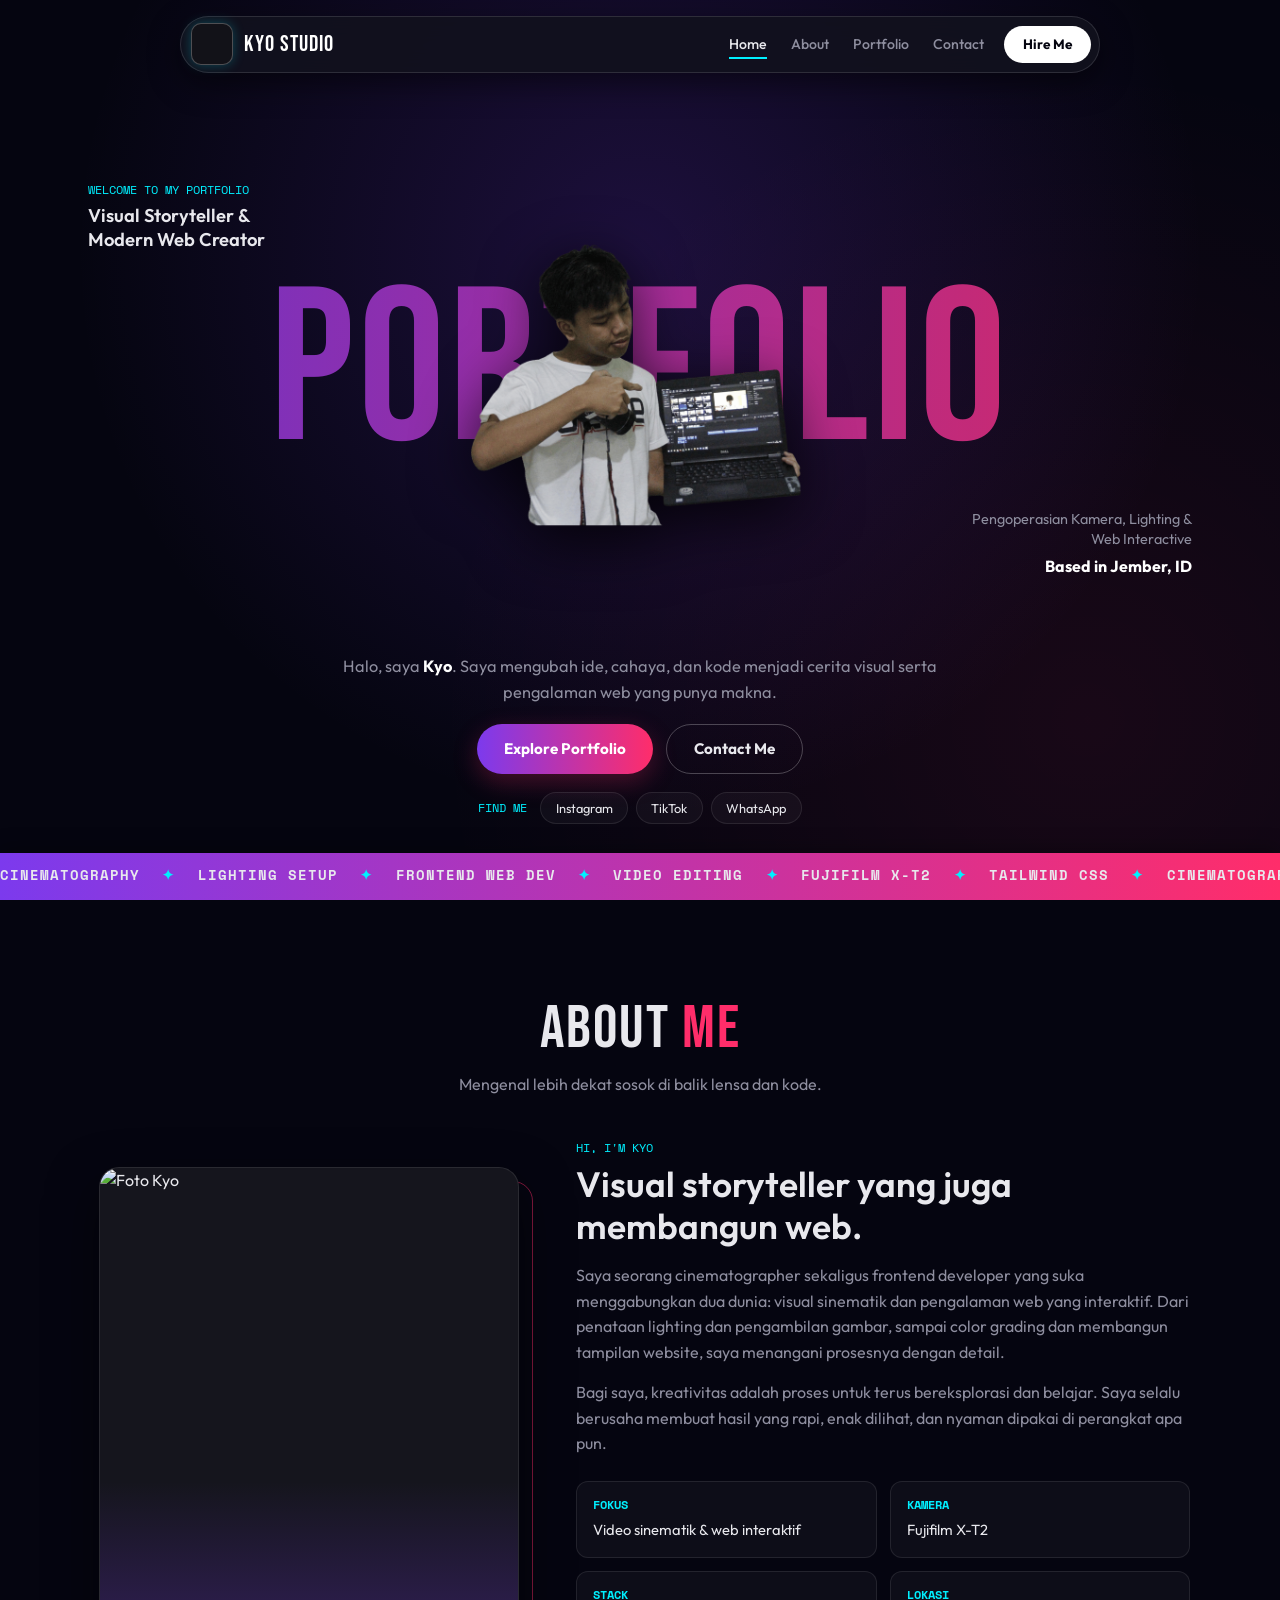
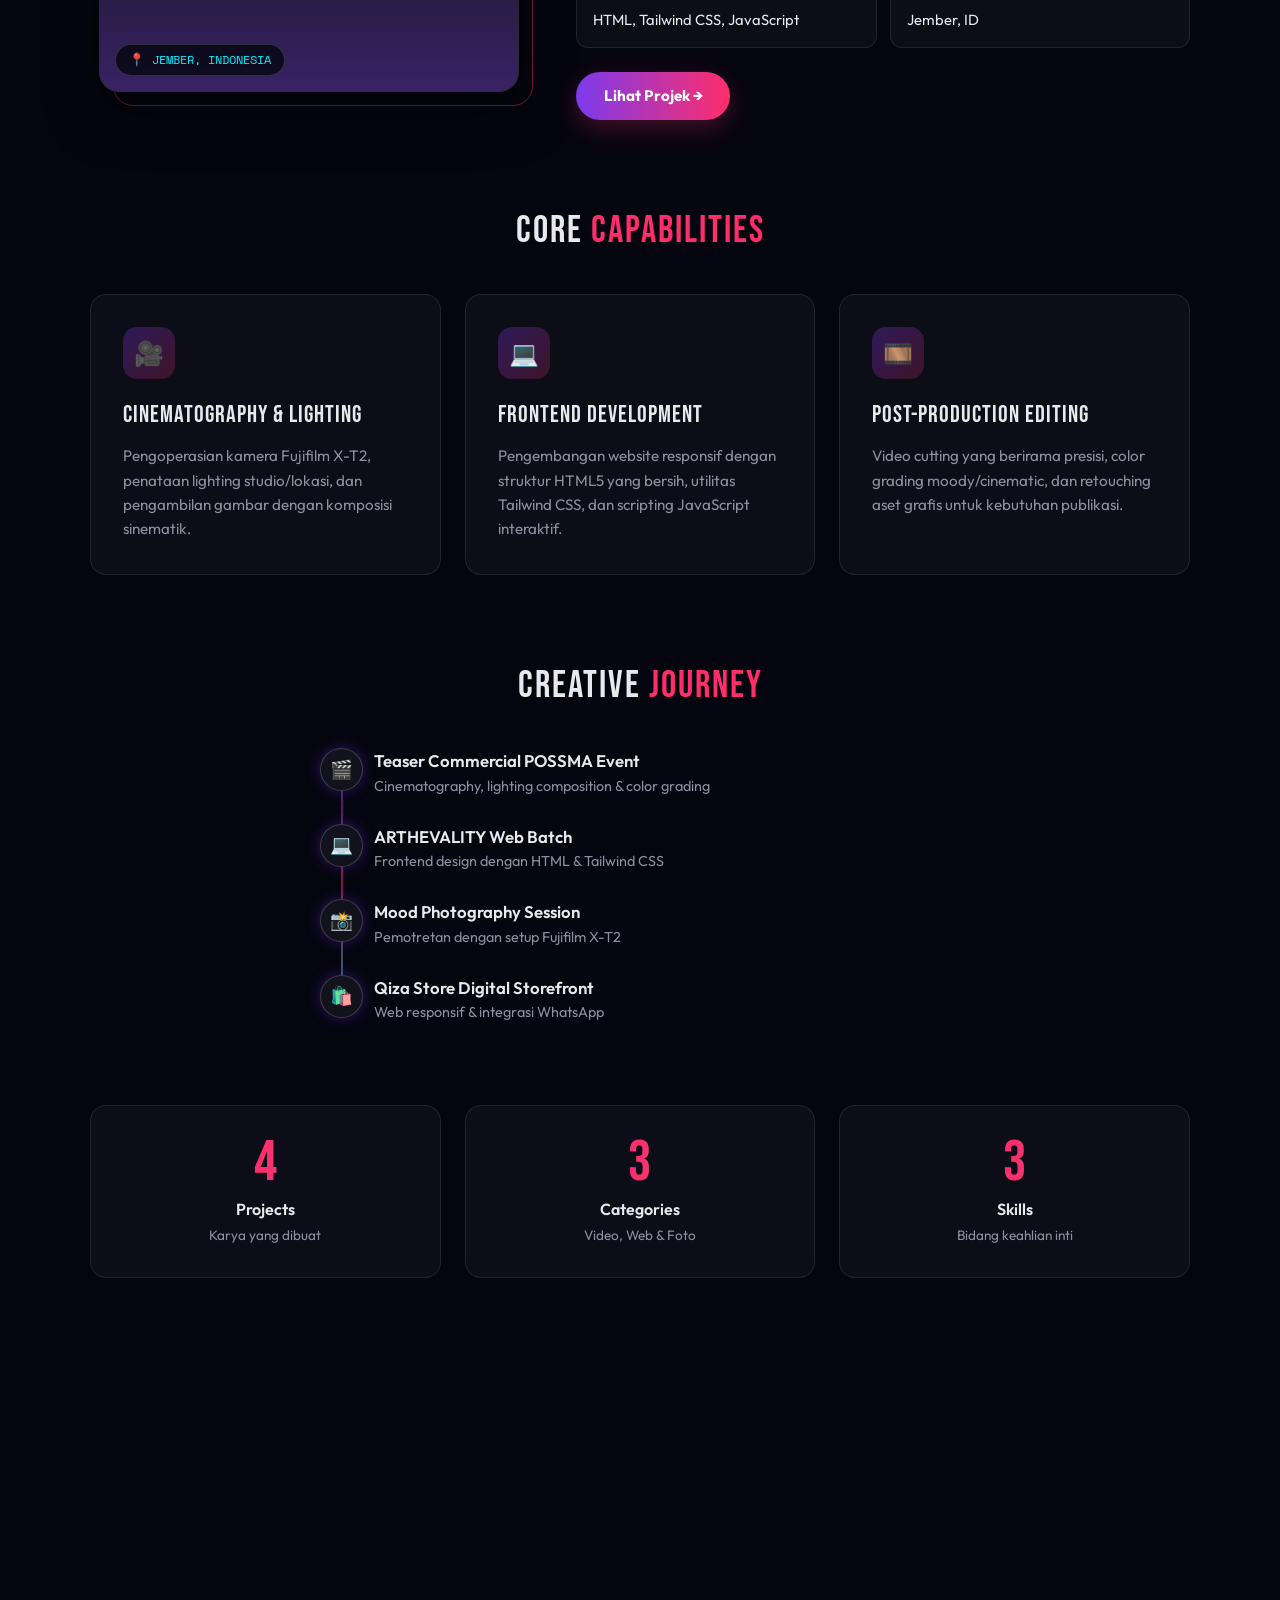
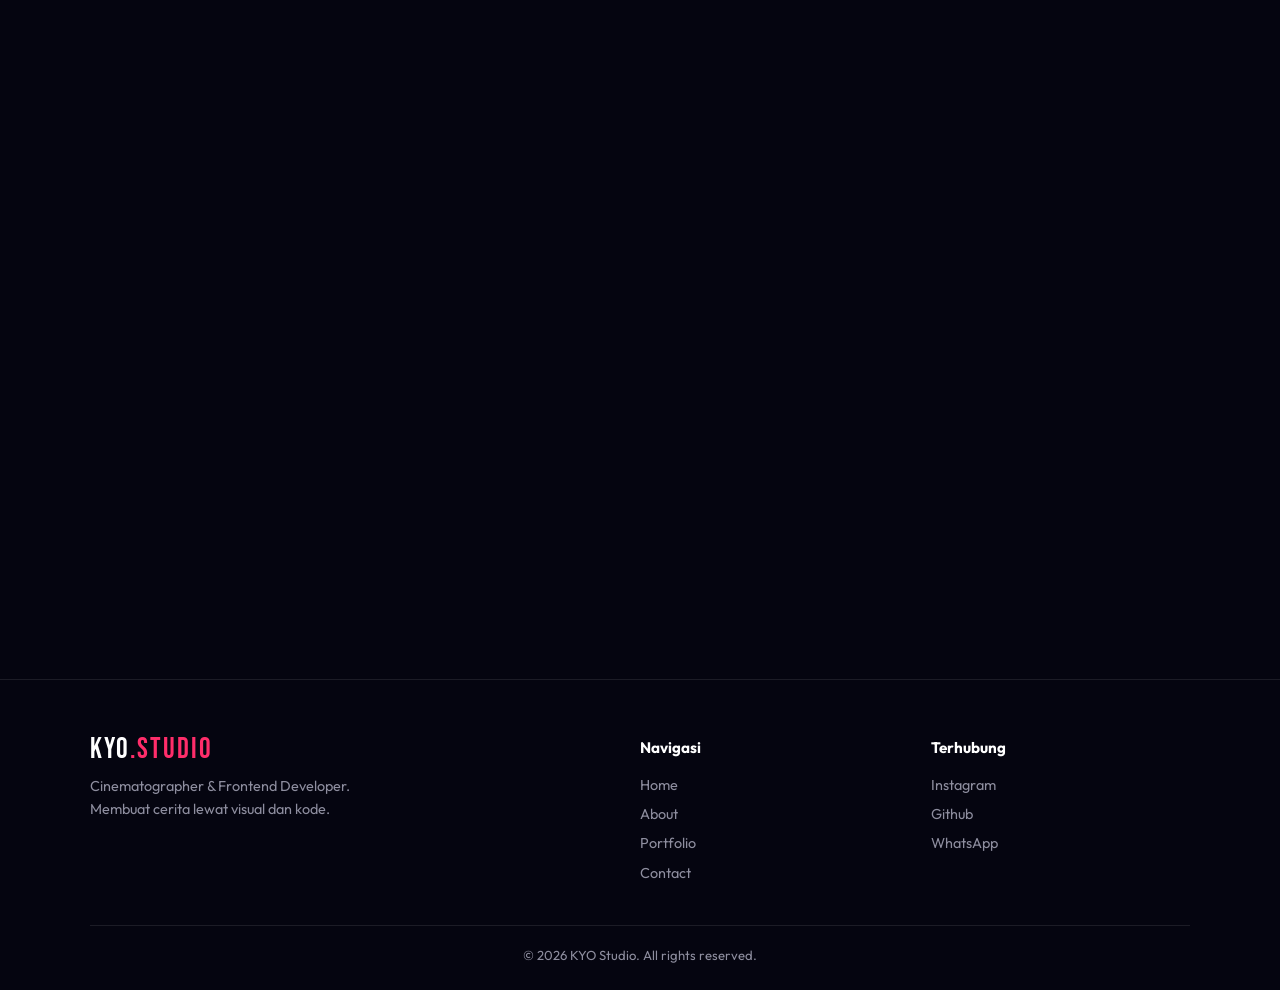
==== commit c4a9753d: "Update index.html" ====
--- a/index.html
+++ b/index.html
@@ -74,7 +74,7 @@
                 <h1 class="giant-text" aria-label="Portfolio">PORTFOLIO</h1>
 
                 <div class="cutout">
-                    <img src="images/Pic.png" alt="Foto profil Kyo" width="380" height="480" fetchpriority="high"
+                    <img src="images/Pic.png" alt="Foto profil Kyo" width="720" height="1080" fetchpriority="high"
                          onerror="this.onerror=null;this.src='https://images.unsplash.com/photo-1507003211169-0a1dd7228f2d?auto=format&fit=crop&w=800&q=70'">
                 </div>
 
@@ -305,9 +305,9 @@
                     <p class="panel-note">Terhubung lewat platform favorit kamu.</p>
                     <!-- Ganti link & username di bawah dengan akun kamu -->
                     <div class="social-list">
-                        <a class="social-card" href="https://instagram.com/" target="_blank" rel="noopener"><span><strong>Instagram</strong><small>@username</small></span><i aria-hidden="true">↗</i></a>
-                        <a class="social-card" href="https://tiktok.com/" target="_blank" rel="noopener"><span><strong>TikTok</strong><small>@username</small></span><i aria-hidden="true">↗</i></a>
-                        <a class="social-card" href="https://wa.me/62xxxxxxxxxx" target="_blank" rel="noopener"><span><strong>WhatsApp</strong><small>+62 xxx-xxxx-xxxx</small></span><i aria-hidden="true">↗</i></a>
+                        <a class="social-card" href="https://instagram.com/rizbcdx_" target="_blank" rel="noopener"><span><strong>Instagram</strong><small>@username</small></span><i aria-hidden="true">↗</i></a>
+                        <a class="social-card" href="https://github.com/Rizztechno" target="_blank" rel="noopener"><span><strong>Github</strong><small>@username</small></span><i aria-hidden="true">↗</i></a>
+                        <a class="social-card" href="https://wa.me/6282233129573" target="_blank" rel="noopener"><span><strong>WhatsApp</strong><small>+62 xxx-xxxx-xxxx</small></span><i aria-hidden="true">↗</i></a>
                     </div>
                 </div>
             </div>
@@ -333,9 +333,9 @@
             <div>
                 <h4>Terhubung</h4>
                 <ul>
-                    <li><a href="https://instagram.com/" target="_blank" rel="noopener">Instagram</a></li>
-                    <li><a href="https://tiktok.com/" target="_blank" rel="noopener">TikTok</a></li>
-                    <li><a href="https://wa.me/62xxxxxxxxxx" target="_blank" rel="noopener">WhatsApp</a></li>
+                    <li><a href="https://instagram.com/rizbcdx_" target="_blank" rel="noopener">Instagram</a></li>
+                    <li><a href="https://github.com/Rizztechno" target="_blank" rel="noopener">Github</a></li>
+                    <li><a href="https://wa.me/6282233129573" target="_blank" rel="noopener">WhatsApp</a></li>
                 </ul>
             </div>
         </div>
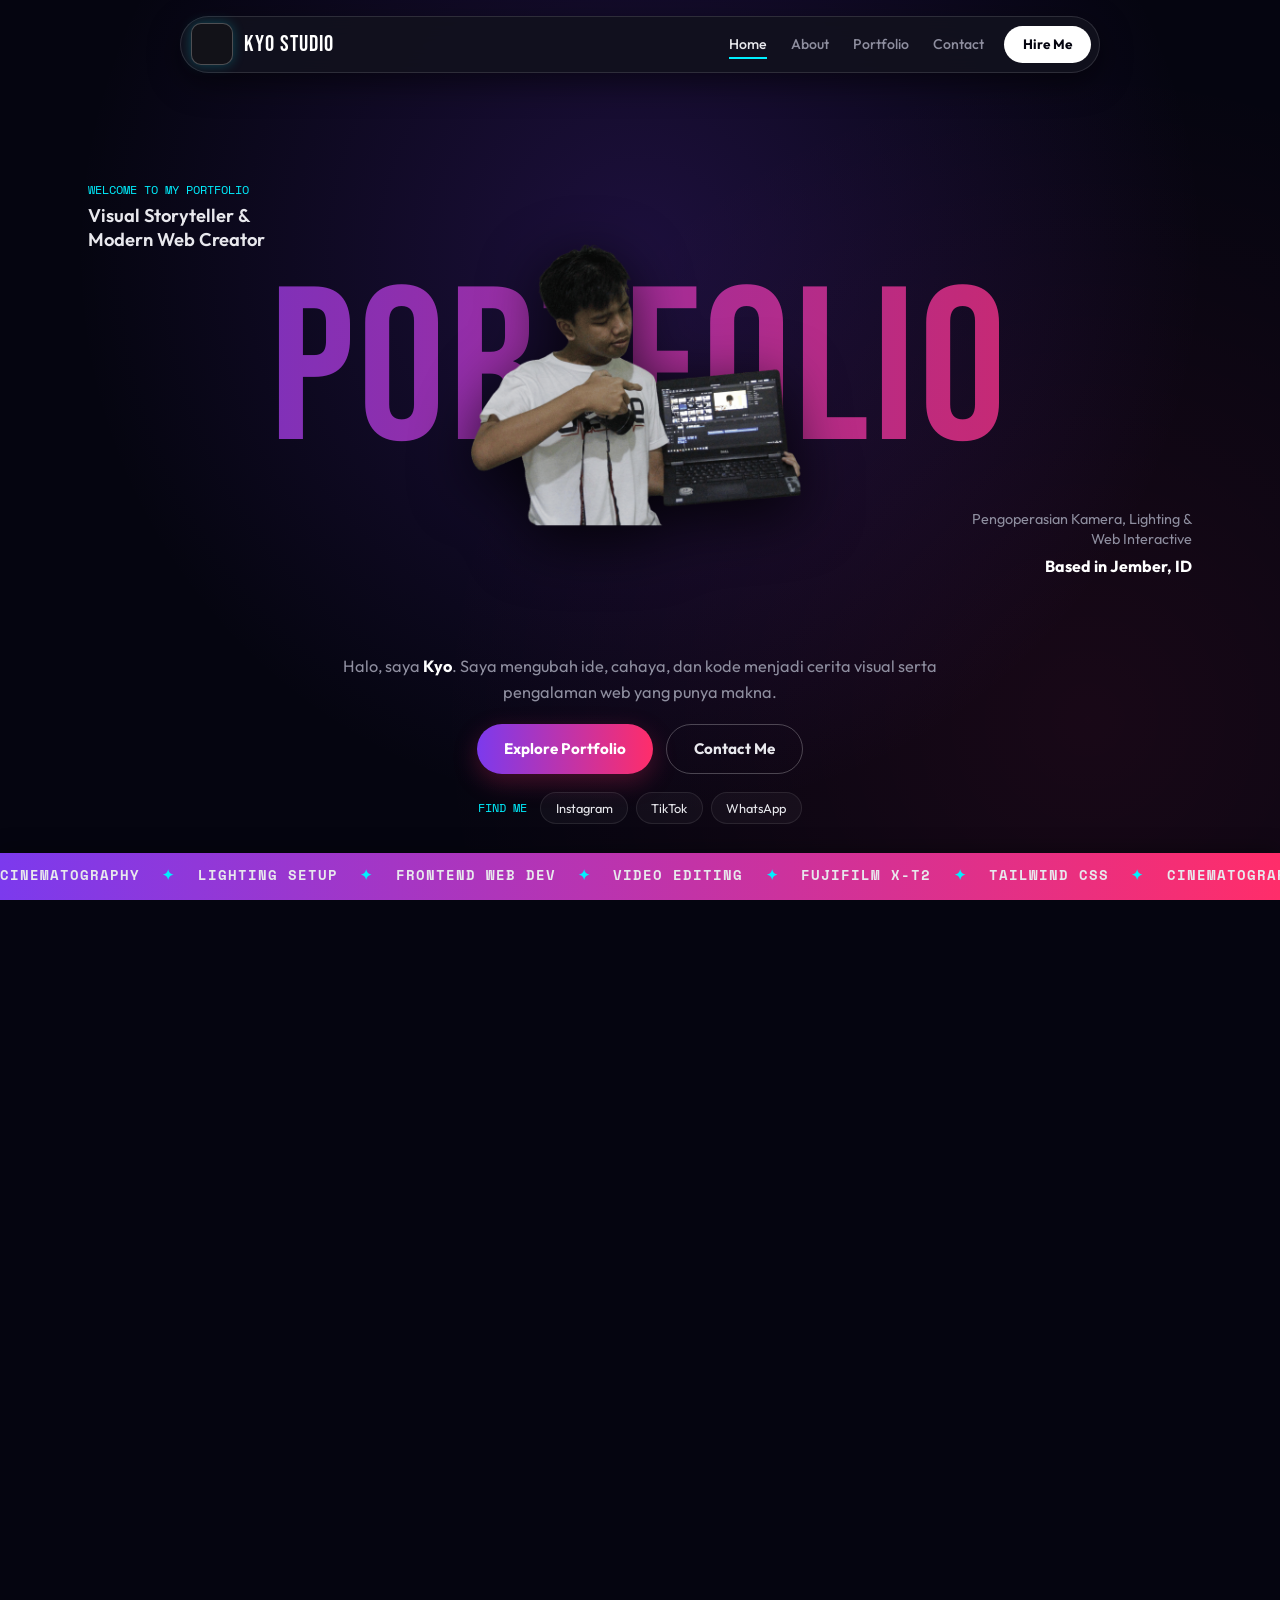
==== commit 3e4d6c7a: "Update social links and usernames in index.html" ====
--- a/index.html
+++ b/index.html
@@ -305,9 +305,9 @@
                     <p class="panel-note">Terhubung lewat platform favorit kamu.</p>
                     <!-- Ganti link & username di bawah dengan akun kamu -->
                     <div class="social-list">
-                        <a class="social-card" href="https://instagram.com/rizbcdx_" target="_blank" rel="noopener"><span><strong>Instagram</strong><small>@username</small></span><i aria-hidden="true">↗</i></a>
-                        <a class="social-card" href="https://github.com/Rizztechno" target="_blank" rel="noopener"><span><strong>Github</strong><small>@username</small></span><i aria-hidden="true">↗</i></a>
-                        <a class="social-card" href="https://wa.me/6282233129573" target="_blank" rel="noopener"><span><strong>WhatsApp</strong><small>+62 xxx-xxxx-xxxx</small></span><i aria-hidden="true">↗</i></a>
+                        <a class="social-card" href="https://instagram.com/rizbcdx_" target="_blank" rel="noopener"><span><strong>Instagram</strong><small>@rizbcdx_</small></span><i aria-hidden="true">↗</i></a>
+                        <a class="social-card" href="https://github.com/Rizztechno" target="_blank" rel="noopener"><span><strong>Github</strong><small>@Rizztechno</small></span><i aria-hidden="true">↗</i></a>
+                        <a class="social-card" href="https://wa.me/6282233129573" target="_blank" rel="noopener"><span><strong>WhatsApp</strong><small>+62 822-3312-9573</small></span><i aria-hidden="true">↗</i></a>
                     </div>
                 </div>
             </div>
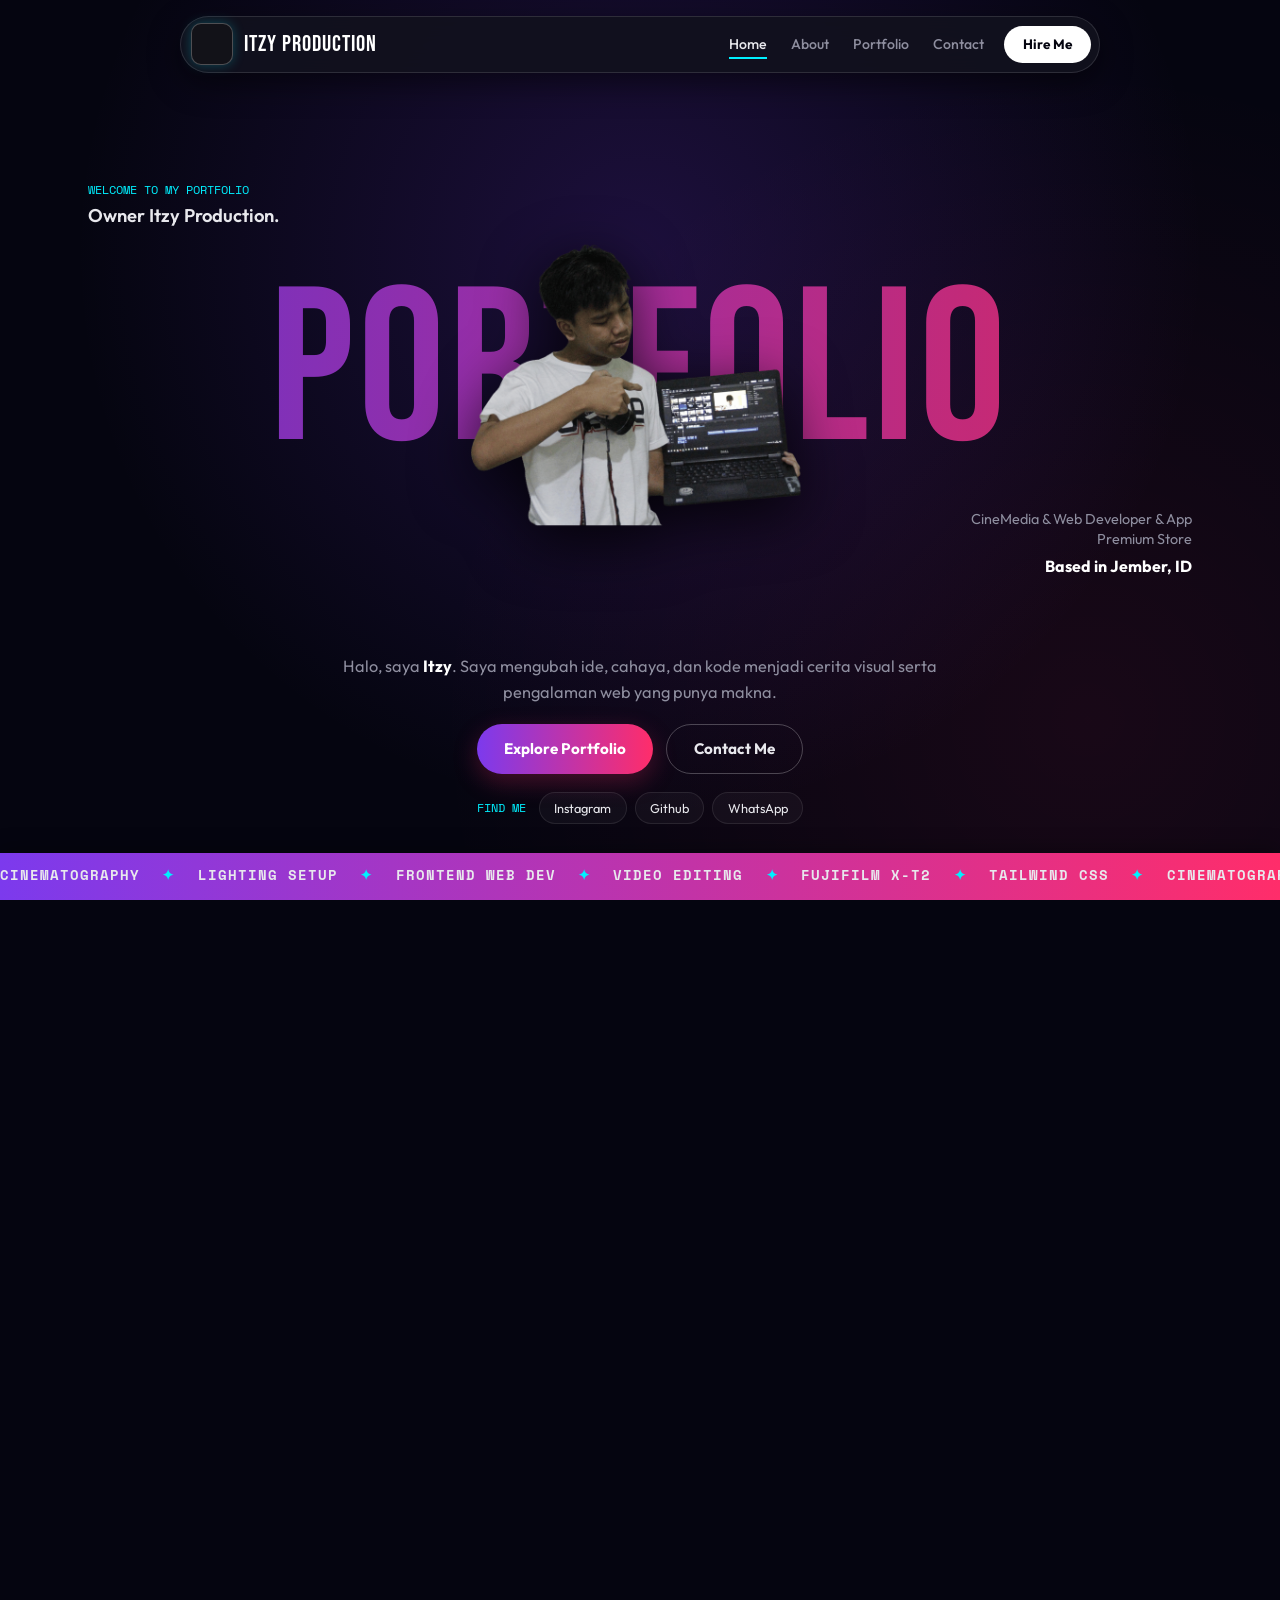
==== commit b9929025: "Change portfolio branding from KYO to Itzy Production" ====
--- a/index.html
+++ b/index.html
@@ -3,7 +3,7 @@
 <head>
     <meta charset="UTF-8">
     <meta name="viewport" content="width=device-width, initial-scale=1.0">
-    <title>KYO — Portfolio & Creative Studio</title>
+    <title>Itzy Production</title>
     <meta name="description" content="Portofolio KYO Studio: sinematografi, lighting, video editing, dan frontend web development. Based in Jember, ID.">
     <meta name="theme-color" content="#050510">
 
@@ -19,7 +19,7 @@
     <!-- LOADING SCREEN -->
     <div class="loader" id="loader" aria-hidden="true">
         <div class="loader-inner">
-            <div class="loader-logo">KYO</div>
+            <div class="loader-logo">LOADING</div>
             <div class="loader-bar"></div>
         </div>
     </div>
@@ -35,7 +35,7 @@
                         <source src="images/logo-loop.mp4" type="video/mp4">
                     </video>
                 </span>
-                <span>KYO STUDIO</span>
+                <span>ITZY PRODUCTION</span>
             </a>
 
             <div class="pill-nav-right">
@@ -68,7 +68,7 @@
             <div class="hero-stage">
                 <div class="hero-meta hero-meta-left reveal">
                     <span class="mono-tag">Welcome to my portfolio</span>
-                    <h2>Visual Storyteller &amp; Modern Web Creator</h2>
+                    <h2>Owner Itzy Production.</h2>
                 </div>
 
                 <h1 class="giant-text" aria-label="Portfolio">PORTFOLIO</h1>
@@ -79,13 +79,13 @@
                 </div>
 
                 <div class="hero-meta hero-meta-right reveal">
-                    <p>Pengoperasian Kamera, Lighting &amp; Web Interactive</p>
+                    <p>CineMedia &amp; Web Developer &amp; App Premium Store</p>
                     <strong>Based in Jember, ID</strong>
                 </div>
             </div>
 
             <div class="hero-intro reveal">
-                <p>Halo, saya <strong>Kyo</strong>. Saya mengubah ide, cahaya, dan kode menjadi cerita visual serta pengalaman web yang punya makna.</p>
+                <p>Halo, saya <strong>Itzy</strong>. Saya mengubah ide, cahaya, dan kode menjadi cerita visual serta pengalaman web yang punya makna.</p>
 
                 <div class="hero-cta">
                     <a href="#portfolio" class="btn btn-primary">Explore Portfolio</a>
@@ -95,9 +95,9 @@
                 <div class="find-me">
                     <span class="mono-tag find-label">Find me</span>
                     <!-- Ganti link sosial di bawah dengan akun kamu -->
-                    <a class="social-pill" href="https://instagram.com/" target="_blank" rel="noopener">Instagram</a>
-                    <a class="social-pill" href="https://tiktok.com/" target="_blank" rel="noopener">TikTok</a>
-                    <a class="social-pill" href="https://wa.me/62xxxxxxxxxx" target="_blank" rel="noopener">WhatsApp</a>
+                    <a class="social-pill" href="https://instagram.com/rizbcdx_" target="_blank" rel="noopener">Instagram</a>
+                    <a class="social-pill" href="https://github.com/Rizztechno" target="_blank" rel="noopener">Github</a>
+                    <a class="social-pill" href="https://wa.me/6282233129573" target="_blank" rel="noopener">WhatsApp</a>
                 </div>
             </div>
 
@@ -128,7 +128,7 @@
         <section id="about" class="section">
             <div class="section-header reveal">
                 <h2 class="section-title">ABOUT <span>ME</span></h2>
-                <p class="section-subtitle">Mengenal lebih dekat sosok di balik lensa dan kode.</p>
+                <p class="section-subtitle">Mengenal lebih dekat owner nya.</p>
             </div>
 
             <div class="about-grid">
@@ -141,70 +141,21 @@
                 </div>
 
                 <div class="about-text reveal" style="--i:1">
-                    <span class="mono-tag">Hi, I'm Kyo</span>
-                    <h3>Visual storyteller yang juga membangun web.</h3>
-                    <p>Saya seorang cinematographer sekaligus frontend developer yang suka menggabungkan dua dunia: visual sinematik dan pengalaman web yang interaktif. Dari penataan lighting dan pengambilan gambar, sampai color grading dan membangun tampilan website, saya menangani prosesnya dengan detail.</p>
-                    <p>Bagi saya, kreativitas adalah proses untuk terus bereksplorasi dan belajar. Saya selalu berusaha membuat hasil yang rapi, enak dilihat, dan nyaman dipakai di perangkat apa pun.</p>
+                    <span class="mono-tag">Hi, I'm Itzy</span>
+                    <h3>The Owner.</h3>
+                    <p>Sebagai seorang pelajar yang fokus di bidang kreatif dan digital, saya menggabungkan keahlian teknis di bidang kamera (fotografi/videografi) dengan kemampuan membangun website sebagai web developer. 
+                        Untuk mendukung ekosistem kreatif orang lain, saya juga menyediakan berbagai kebutuhan aplikasi premium terpercaya, mulai dari hiburan (streaming Netflix, YouTube, Spotify), editing (Alight Motion, CapCut, Wink), hingga desain grafis (Canva dan ibisPaint).</p>
 
                     <ul class="about-facts">
-                        <li><strong>Fokus</strong><span>Video sinematik &amp; web interaktif</span></li>
-                        <li><strong>Kamera</strong><span>Fujifilm X-T2</span></li>
-                        <li><strong>Stack</strong><span>HTML, Tailwind CSS, JavaScript</span></li>
-                        <li><strong>Lokasi</strong><span>Jember, ID</span></li>
+                        <li><strong>Nama Lengkap</strong><span>Muhammad Rizqi Almubarak</span></li>
+                        <li><strong>Asal Sekolah</strong><span>MAN 1 Jember</span></li>
+                        <li><strong>Zodiack</strong><span>Pisces</span></li>
+                        <li><strong>Asal</strong><span>Jember, ID</span></li>
                     </ul>
 
                     <a href="#portfolio" class="btn btn-primary">Lihat Projek →</a>
                 </div>
             </div>
-
-            <!-- Core capabilities -->
-            <h3 class="sub-title reveal">CORE <span>CAPABILITIES</span></h3>
-            <div class="skills">
-                <article class="skill card-lite reveal" style="--i:0">
-                    <div class="skill-icon" aria-hidden="true">🎥</div>
-                    <h3>CINEMATOGRAPHY &amp; LIGHTING</h3>
-                    <p>Pengoperasian kamera Fujifilm X-T2, penataan lighting studio/lokasi, dan pengambilan gambar dengan komposisi sinematik.</p>
-                </article>
-                <article class="skill card-lite reveal" style="--i:1">
-                    <div class="skill-icon" aria-hidden="true">💻</div>
-                    <h3>FRONTEND DEVELOPMENT</h3>
-                    <p>Pengembangan website responsif dengan struktur HTML5 yang bersih, utilitas Tailwind CSS, dan scripting JavaScript interaktif.</p>
-                </article>
-                <article class="skill card-lite reveal" style="--i:2">
-                    <div class="skill-icon" aria-hidden="true">🎞️</div>
-                    <h3>POST-PRODUCTION EDITING</h3>
-                    <p>Video cutting yang berirama presisi, color grading moody/cinematic, dan retouching aset grafis untuk kebutuhan publikasi.</p>
-                </article>
-            </div>
-
-            <!-- Journey timeline -->
-            <h3 class="sub-title reveal">CREATIVE <span>JOURNEY</span></h3>
-            <ol class="timeline">
-                <li class="reveal" style="--i:0">
-                    <span class="tl-icon" aria-hidden="true">🎬</span>
-                    <div><h4>Teaser Commercial POSSMA Event</h4><p>Cinematography, lighting composition &amp; color grading</p></div>
-                </li>
-                <li class="reveal" style="--i:1">
-                    <span class="tl-icon" aria-hidden="true">💻</span>
-                    <div><h4>ARTHEVALITY Web Batch</h4><p>Frontend design dengan HTML &amp; Tailwind CSS</p></div>
-                </li>
-                <li class="reveal" style="--i:2">
-                    <span class="tl-icon" aria-hidden="true">📸</span>
-                    <div><h4>Mood Photography Session</h4><p>Pemotretan dengan setup Fujifilm X-T2</p></div>
-                </li>
-                <li class="reveal" style="--i:3">
-                    <span class="tl-icon" aria-hidden="true">🛍️</span>
-                    <div><h4>Qiza Store Digital Storefront</h4><p>Web responsif &amp; integrasi WhatsApp</p></div>
-                </li>
-            </ol>
-
-            <!-- Stats -->
-            <div class="stats">
-                <div class="stat reveal" style="--i:0"><strong data-count="4">0</strong><span>Projects</span><small>Karya yang dibuat</small></div>
-                <div class="stat reveal" style="--i:1"><strong data-count="3">0</strong><span>Categories</span><small>Video, Web &amp; Foto</small></div>
-                <div class="stat reveal" style="--i:2"><strong data-count="3">0</strong><span>Skills</span><small>Bidang keahlian inti</small></div>
-            </div>
-        </section>
 
         <!-- ================= PORTFOLIO ================= -->
         <section id="portfolio" class="section">
@@ -339,7 +290,7 @@
                 </ul>
             </div>
         </div>
-        <p class="footer-copy">© 2026 KYO Studio. All rights reserved.</p>
+        <p class="footer-copy">© 2026 Itzy Production. All rights reserved.</p>
     </footer>
 
     <button class="to-top-btn" id="toTop" aria-label="Kembali ke atas">↑</button>
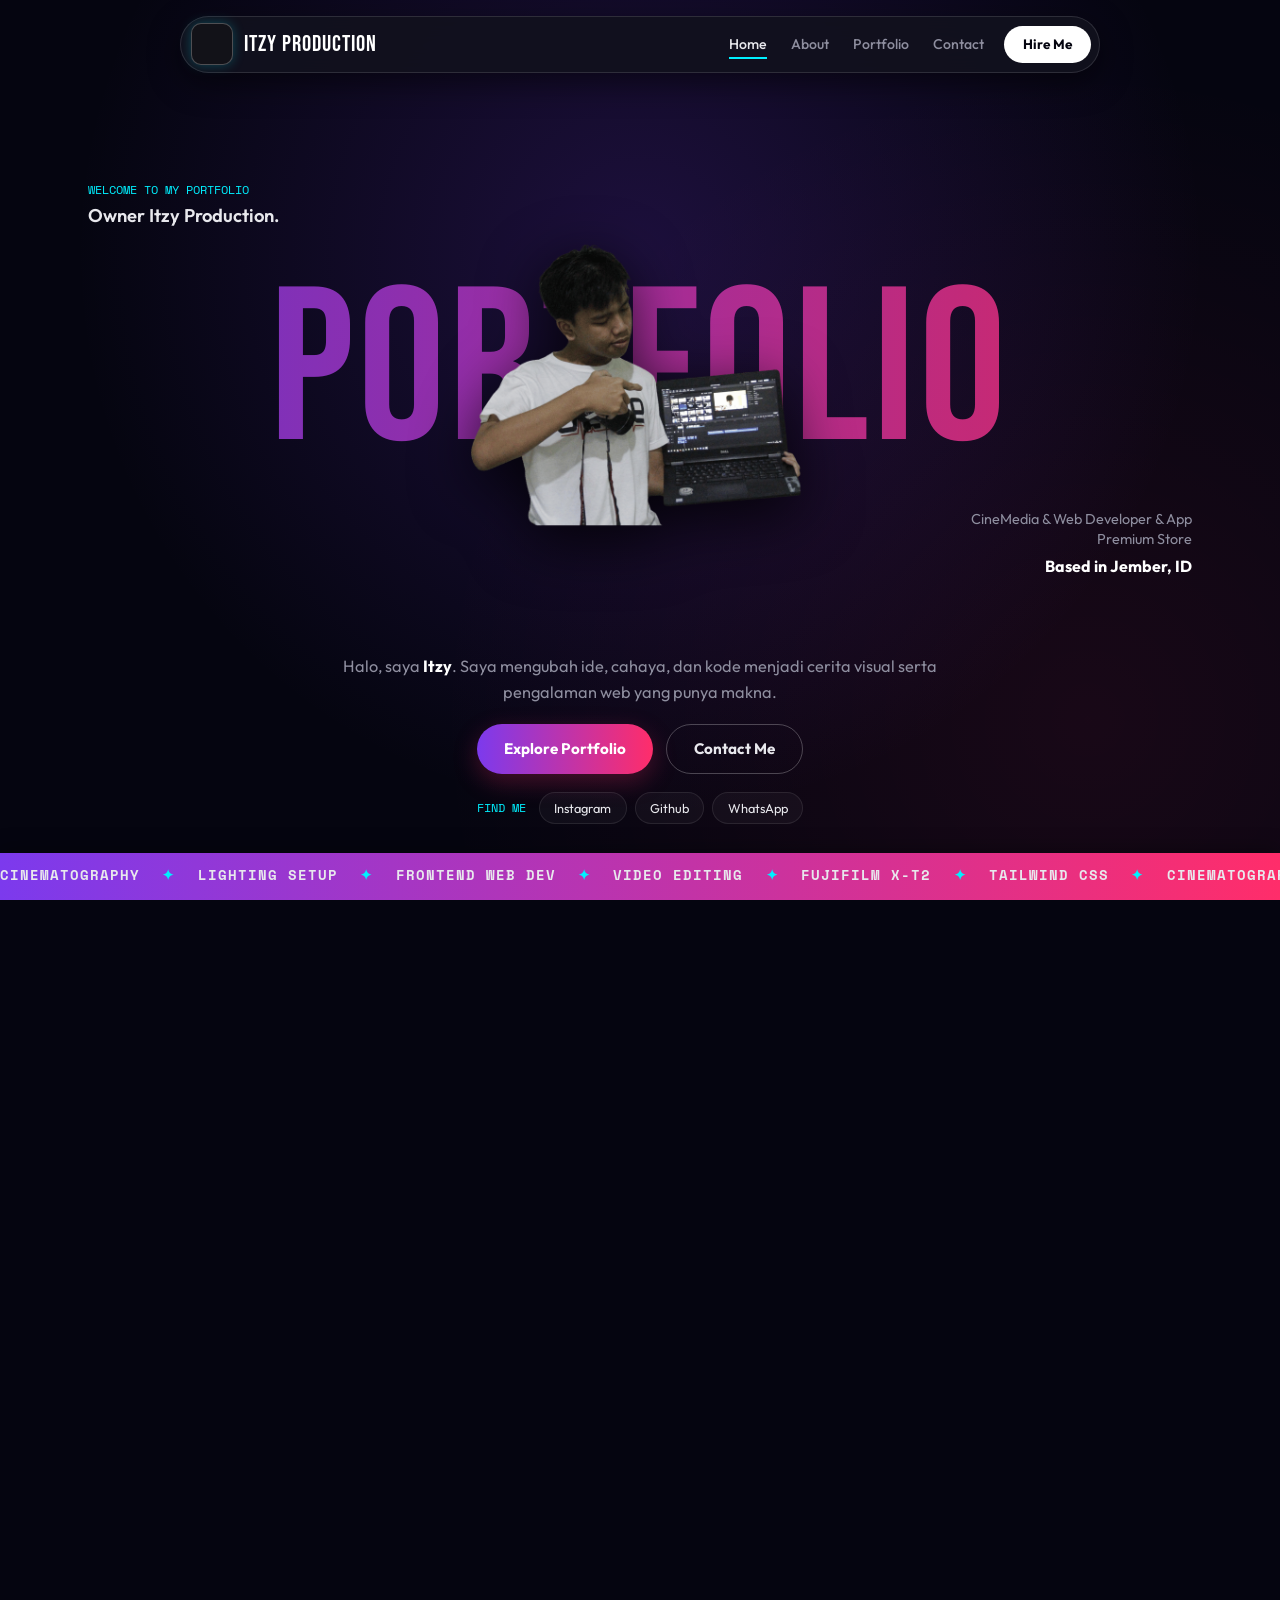
==== commit 071f9a72: "Integrate Instagram posts into the portfolio section" ====
--- a/index.html
+++ b/index.html
@@ -94,14 +94,12 @@
 
                 <div class="find-me">
                     <span class="mono-tag find-label">Find me</span>
-                    <!-- Ganti link sosial di bawah dengan akun kamu -->
                     <a class="social-pill" href="https://instagram.com/rizbcdx_" target="_blank" rel="noopener">Instagram</a>
                     <a class="social-pill" href="https://github.com/Rizztechno" target="_blank" rel="noopener">Github</a>
                     <a class="social-pill" href="https://wa.me/6282233129573" target="_blank" rel="noopener">WhatsApp</a>
                 </div>
             </div>
 
-            <!-- MARQUEE -->
             <div class="marquee" aria-hidden="true">
                 <div class="marquee-track">
                     <div class="marquee-group">
@@ -143,8 +141,8 @@
                 <div class="about-text reveal" style="--i:1">
                     <span class="mono-tag">Hi, I'm Itzy</span>
                     <h3>The Owner.</h3>
-                    <p>Sebagai seorang pelajar yang fokus di bidang kreatif dan digital, saya menggabungkan keahlian teknis di bidang kamera (fotografi/videografi) dengan kemampuan membangun website sebagai web developer. 
-                        Untuk mendukung ekosistem kreatif orang lain, saya juga menyediakan berbagai kebutuhan aplikasi premium terpercaya, mulai dari hiburan (streaming Netflix, YouTube, Spotify), editing (Alight Motion, CapCut, Wink), hingga desain grafis (Canva dan ibisPaint).</p>
+                    <p>Sebagai seorang pelajar yang fokus di bidang kreatif dan digital, saya menggabungkan keahlian teknis di bidang kamera (fotografi/videografi) dengan kemampuan membangun website serta pengalaman digital yang terasa hidup. Saya suka menangkap momen secara visual, menata cerita, dan menghadirkan tampilan yang bersih, modern, dan mudah dipahami.</p>
+                    <p>Untuk mendukung ekosistem kreatif orang lain, saya juga menyediakan berbagai kebutuhan aplikasi premium terpercaya, mulai dari hiburan (streaming Netflix, YouTube, Spotify), hingga kebutuhan digital yang memudahkan aktivitas sehari-hari.</p>
 
                     <ul class="about-facts">
                         <li><strong>Nama Lengkap</strong><span>Muhammad Rizqi Almubarak</span></li>
@@ -156,6 +154,7 @@
                     <a href="#portfolio" class="btn btn-primary">Lihat Projek →</a>
                 </div>
             </div>
+        </section>
 
         <!-- ================= PORTFOLIO ================= -->
         <section id="portfolio" class="section">
@@ -164,60 +163,23 @@
                 <p class="section-subtitle">Kumpulan portofolio sinematografi, liputan event, dan web development.</p>
             </div>
 
-            <div class="filters reveal" role="tablist" aria-label="Filter karya">
-                <button class="chip is-active" data-filter="all" role="tab" aria-selected="true">Semua</button>
-                <button class="chip" data-filter="video" role="tab" aria-selected="false">Video</button>
-                <button class="chip" data-filter="web" role="tab" aria-selected="false">Web</button>
-                <button class="chip" data-filter="photo" role="tab" aria-selected="false">Foto</button>
-            </div>
-
             <div class="bento" id="bento">
-                <article class="card card-wide reveal" data-cat="video" style="--i:0">
-                    <div class="card-media">
-                        <img src="images/project-teaser.jpg" alt="Teaser POSSMA" loading="lazy" width="1200" height="640"
-                             onerror="this.onerror=null;this.src='https://images.unsplash.com/photo-1536240478700-b869070f9279?auto=format&fit=crop&w=1000&q=70'">
-                        <span class="badge">Video</span>
-                    </div>
-                    <div class="card-info">
-                        <h3>Teaser Commercial POSSMA Event</h3>
-                        <p>Cinematography, Lighting Composition &amp; Color Grading</p>
-                    </div>
+                <article class="card instagram-post reveal" style="--i:0">
+                    <blockquote class="instagram-media" data-instgrm-permalink="https://www.instagram.com/reel/DYNVq0JyE6p/" data-instgrm-version="14" style="background:#fff; border:0; border-radius:12px; box-shadow:0 0 1px rgba(0,0,0,.5), 0 1px 10px rgba(0,0,0,.15); margin:0; max-width:540px; min-width:0; padding:0; width:100%;">
+                        <a href="https://www.instagram.com/reel/DYNVq0JyE6p/" target="_blank" rel="noopener noreferrer">View this post on Instagram</a>
+                    </blockquote>
                 </article>
 
-                <article class="card reveal" data-cat="web" style="--i:1">
-                    <div class="card-media">
-                        <img src="images/project-web.jpg" alt="Web Arthevality" loading="lazy" width="800" height="640"
-                             onerror="this.onerror=null;this.src='https://images.unsplash.com/photo-1555066931-4365d14bab8c?auto=format&fit=crop&w=700&q=70'">
-                        <span class="badge">Web</span>
-                    </div>
-                    <div class="card-info">
-                        <h3>ARTHEVALITY Web Batch</h3>
-                        <p>Frontend Design with HTML &amp; Tailwind CSS</p>
-                    </div>
+                <article class="card instagram-post reveal" style="--i:1">
+                    <blockquote class="instagram-media" data-instgrm-permalink="https://www.instagram.com/reel/DJdauS3SOdN/" data-instgrm-version="14" style="background:#fff; border:0; border-radius:12px; box-shadow:0 0 1px rgba(0,0,0,.5), 0 1px 10px rgba(0,0,0,.15); margin:0; max-width:540px; min-width:0; padding:0; width:100%;">
+                        <a href="https://www.instagram.com/reel/DJdauS3SOdN/" target="_blank" rel="noopener noreferrer">View this post on Instagram</a>
+                    </blockquote>
                 </article>
 
-                <article class="card reveal" data-cat="photo" style="--i:2">
-                    <div class="card-media">
-                        <img src="images/project-photo.jpg" alt="Fujifilm Session" loading="lazy" width="800" height="640"
-                             onerror="this.onerror=null;this.src='https://images.unsplash.com/photo-1516035069371-29a1b244cc32?auto=format&fit=crop&w=700&q=70'">
-                        <span class="badge">Foto</span>
-                    </div>
-                    <div class="card-info">
-                        <h3>Mood Photography Session</h3>
-                        <p>Shot using Fujifilm X-T2 Setup</p>
-                    </div>
-                </article>
-
-                <article class="card card-wide reveal" data-cat="web" style="--i:3">
-                    <div class="card-media">
-                        <img src="images/project-qiza.jpg" alt="Qiza Store" loading="lazy" width="1200" height="640"
-                             onerror="this.onerror=null;this.src='https://images.unsplash.com/photo-1526374965328-7f61d4dc18c5?auto=format&fit=crop&w=1000&q=70'">
-                        <span class="badge">Web</span>
-                    </div>
-                    <div class="card-info">
-                        <h3>Qiza Store Digital Storefront</h3>
-                        <p>Responsive Web &amp; WhatsApp Automation Integration</p>
-                    </div>
+                <article class="card instagram-post reveal" style="--i:2">
+                    <blockquote class="instagram-media" data-instgrm-permalink="https://www.instagram.com/p/DfdsmgMvKd9/" data-instgrm-version="14" style="background:#fff; border:0; border-radius:12px; box-shadow:0 0 1px rgba(0,0,0,.5), 0 1px 10px rgba(0,0,0,.15); margin:0; max-width:540px; min-width:0; padding:0; width:100%;">
+                        <a href="https://www.instagram.com/p/DfdsmgMvKd9/" target="_blank" rel="noopener noreferrer">View this post on Instagram</a>
+                    </blockquote>
                 </article>
             </div>
         </section>
@@ -254,7 +216,6 @@
                 <div class="panel reveal" style="--i:1">
                     <h3>Find Me</h3>
                     <p class="panel-note">Terhubung lewat platform favorit kamu.</p>
-                    <!-- Ganti link & username di bawah dengan akun kamu -->
                     <div class="social-list">
                         <a class="social-card" href="https://instagram.com/rizbcdx_" target="_blank" rel="noopener"><span><strong>Instagram</strong><small>@rizbcdx_</small></span><i aria-hidden="true">↗</i></a>
                         <a class="social-card" href="https://github.com/Rizztechno" target="_blank" rel="noopener"><span><strong>Github</strong><small>@Rizztechno</small></span><i aria-hidden="true">↗</i></a>
@@ -295,6 +256,7 @@
 
     <button class="to-top-btn" id="toTop" aria-label="Kembali ke atas">↑</button>
 
+    <script async defer src="https://www.instagram.com/embed.js"></script>
     <script src="assets/script.js" defer></script>
 </body>
 </html>
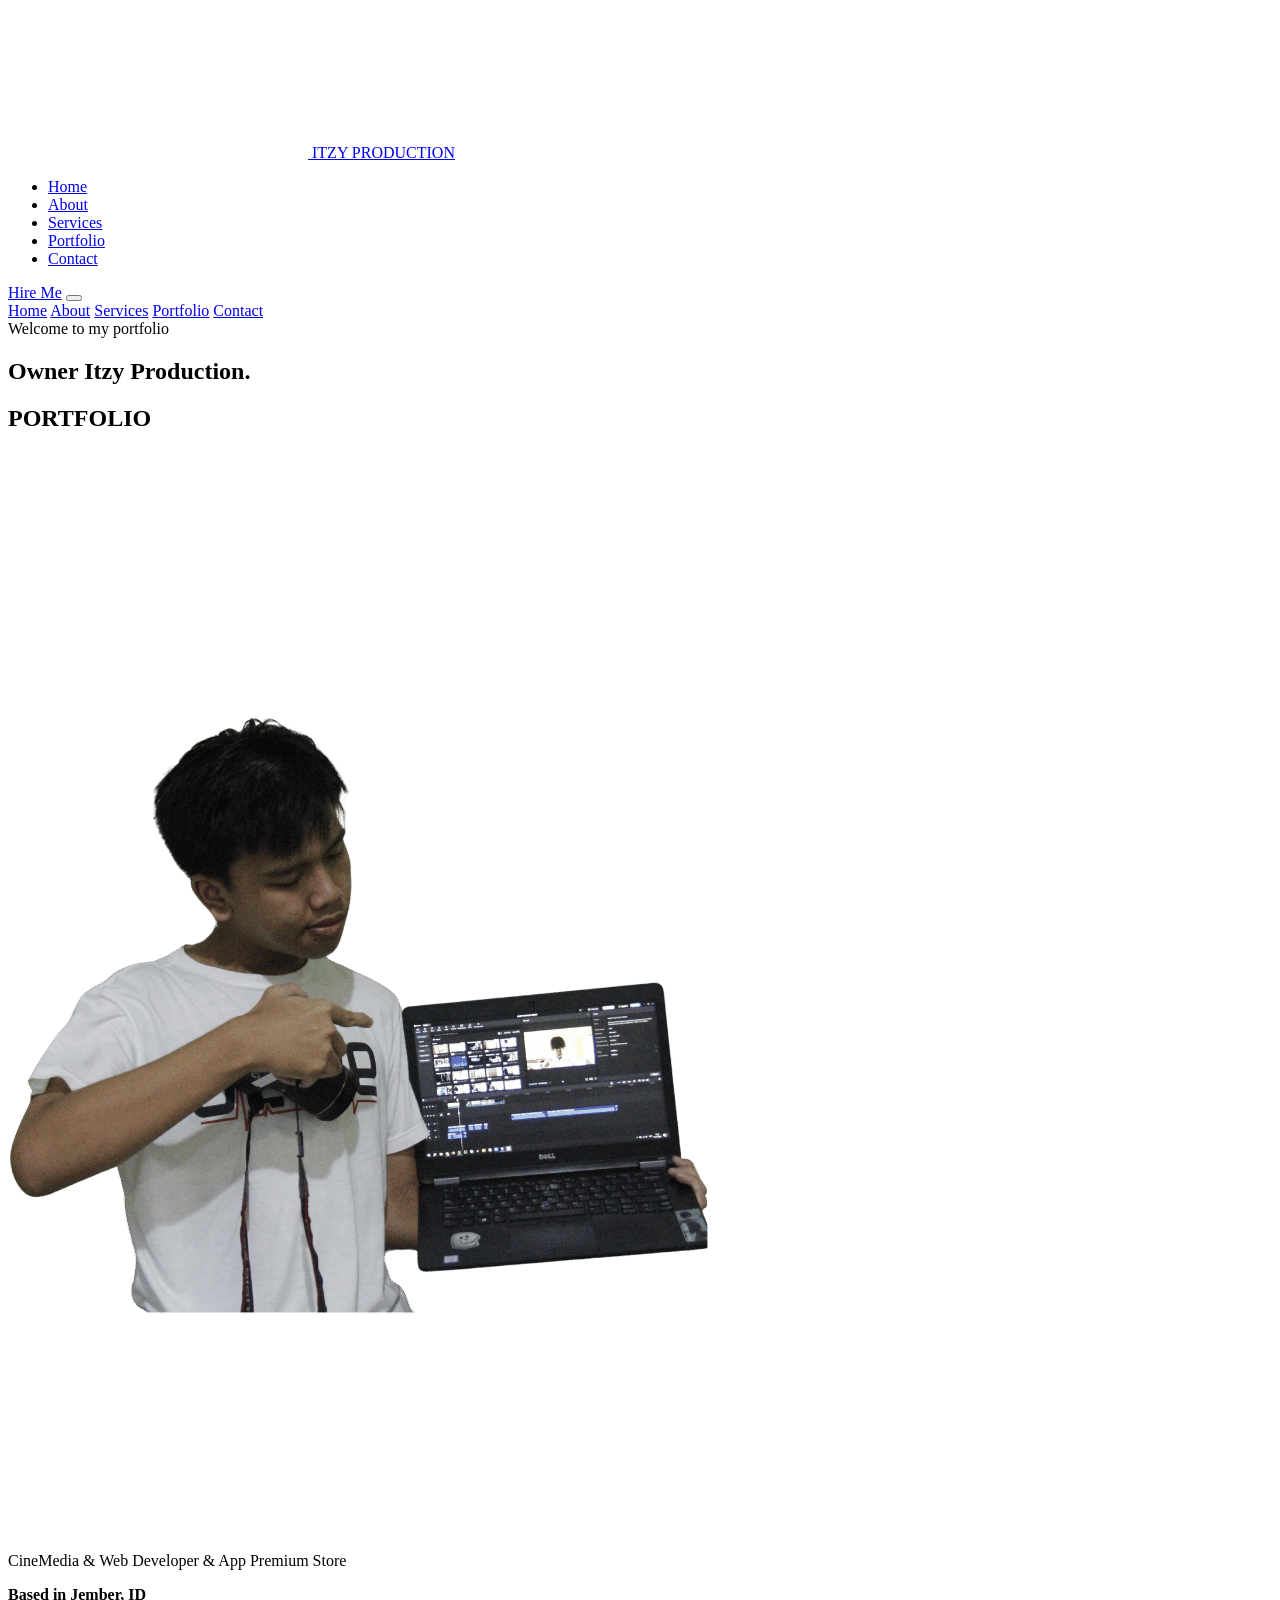
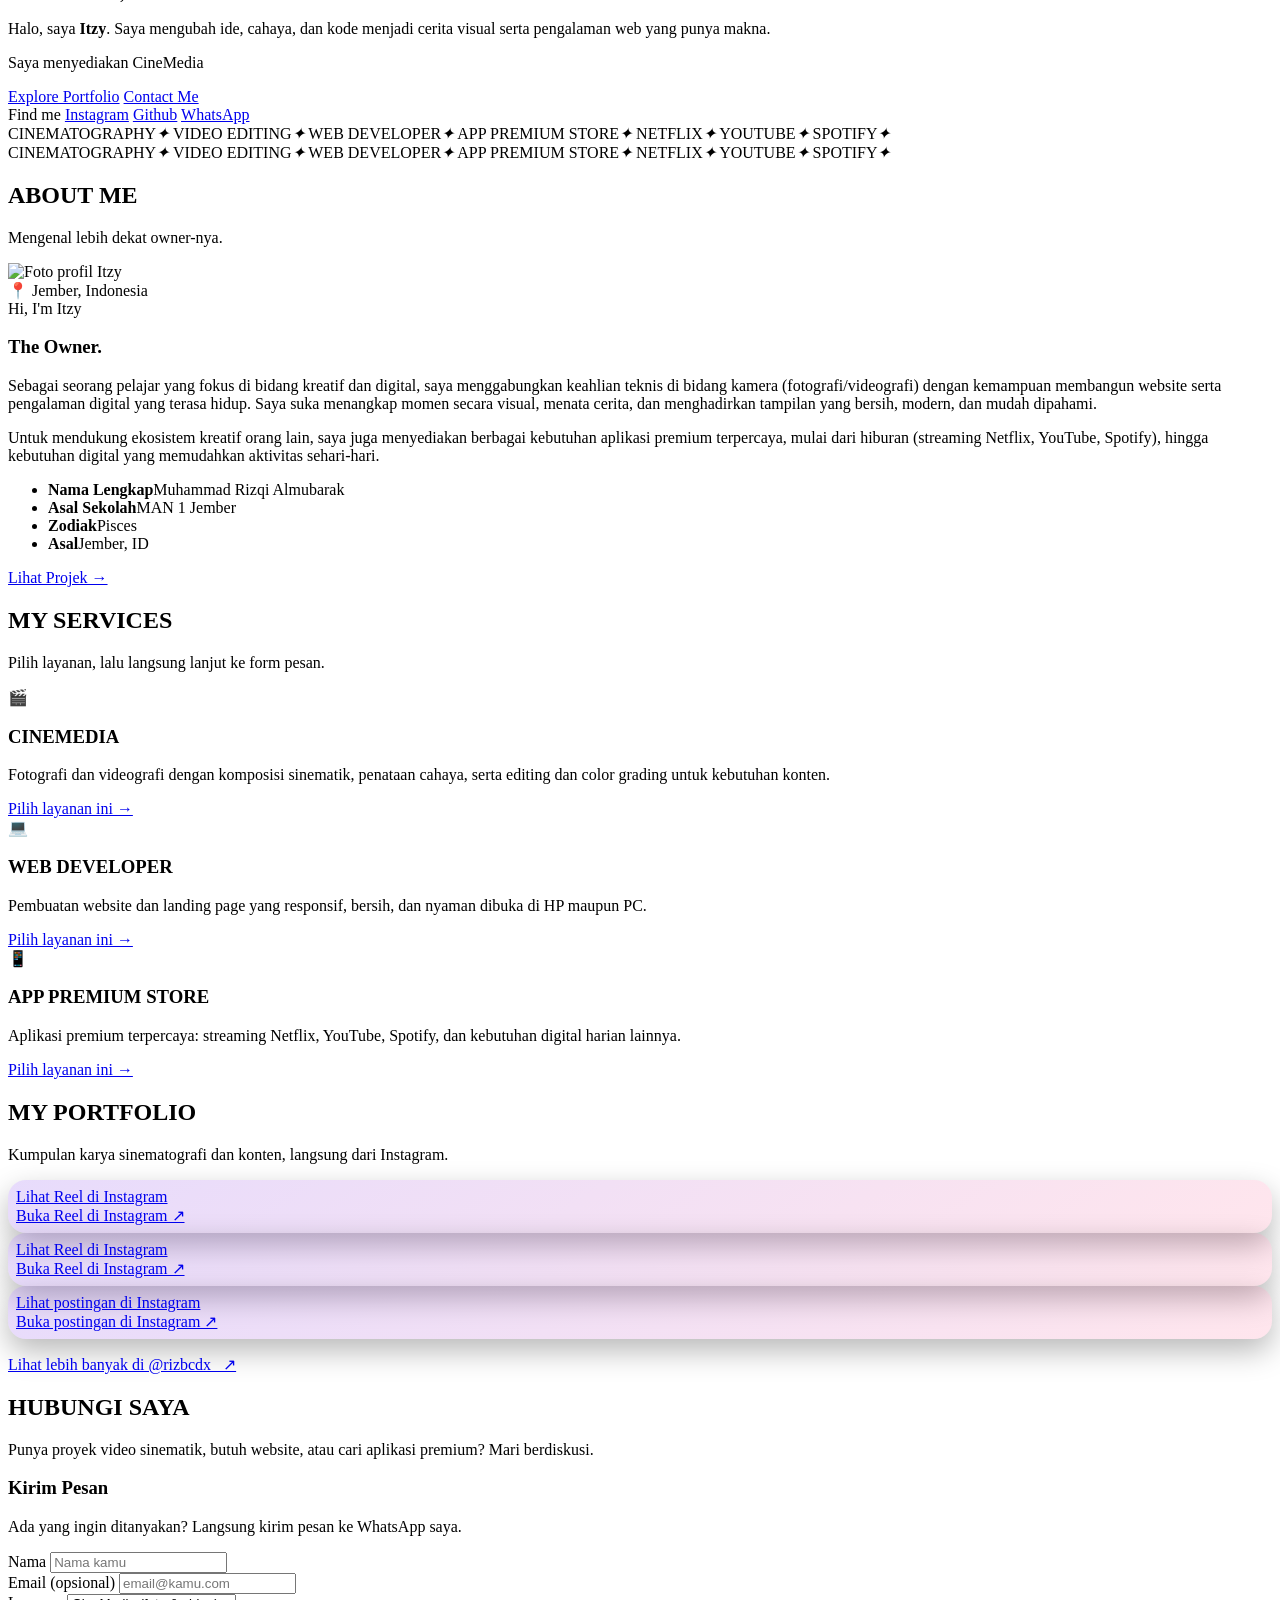
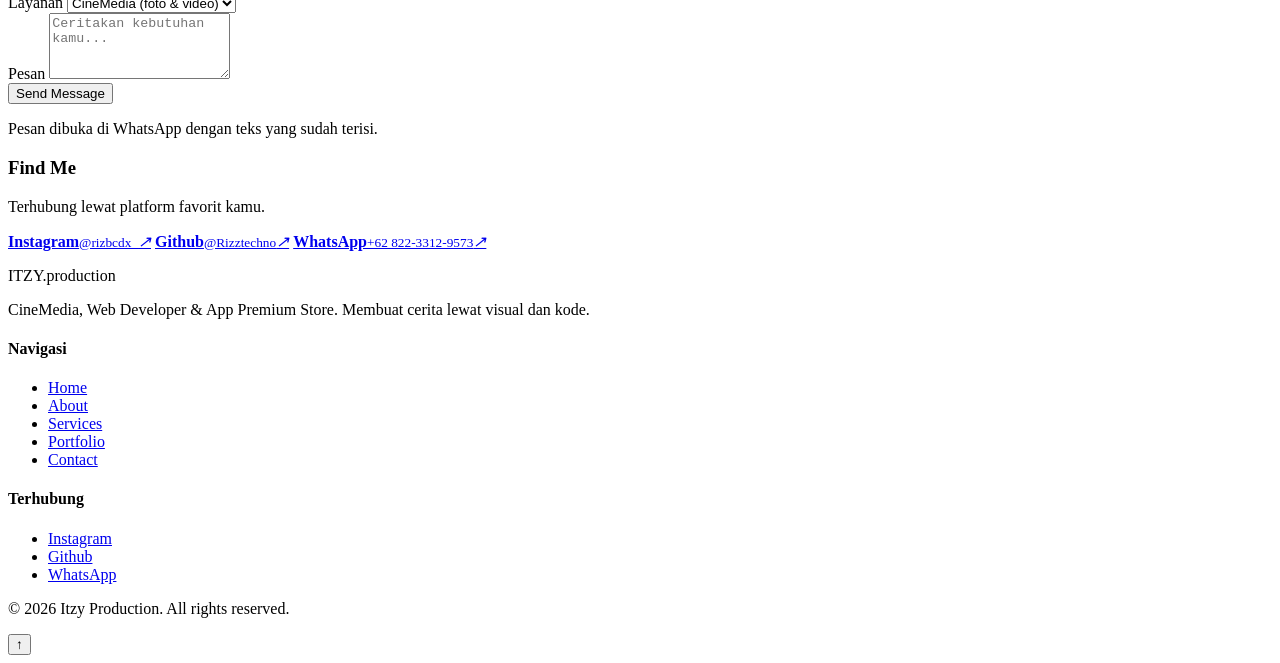
==== commit c9ca8389: "Update index.html for branding and service details" ====
--- a/index.html
+++ b/index.html
@@ -3,8 +3,8 @@
 <head>
     <meta charset="UTF-8">
     <meta name="viewport" content="width=device-width, initial-scale=1.0">
-    <title>Itzy Production</title>
-    <meta name="description" content="Portofolio KYO Studio: sinematografi, lighting, video editing, dan frontend web development. Based in Jember, ID.">
+    <title>Itzy Production — CineMedia, Web Developer & App Premium Store</title>
+    <meta name="description" content="Itzy Production: fotografi & videografi, pembuatan website, dan layanan aplikasi premium. Based in Jember, ID.">
     <meta name="theme-color" content="#050510">
 
     <link rel="preconnect" href="https://fonts.googleapis.com">
@@ -19,7 +19,7 @@
     <!-- LOADING SCREEN -->
     <div class="loader" id="loader" aria-hidden="true">
         <div class="loader-inner">
-            <div class="loader-logo">LOADING</div>
+            <div class="loader-logo">ITZY</div>
             <div class="loader-bar"></div>
         </div>
     </div>
@@ -29,7 +29,7 @@
     <!-- NAVBAR (pill + droplist) -->
     <header class="nav-wrapper">
         <nav class="pill-navbar" aria-label="Navigasi utama">
-            <a href="#home" class="pill-logo" aria-label="KYO Studio - beranda">
+            <a href="#home" class="pill-logo" aria-label="Itzy Production - beranda">
                 <span class="logo-frame">
                     <video autoplay loop muted playsinline preload="metadata" poster="images/profile.jpg">
                         <source src="images/logo-loop.mp4" type="video/mp4">
@@ -42,6 +42,7 @@
                 <ul class="pill-links">
                     <li><a href="#home" data-link>Home</a></li>
                     <li><a href="#about" data-link>About</a></li>
+                    <li><a href="#services" data-link>Services</a></li>
                     <li><a href="#portfolio" data-link>Portfolio</a></li>
                     <li><a href="#contact" data-link>Contact</a></li>
                 </ul>
@@ -56,6 +57,7 @@
             <div class="dropdown-menu" id="dropdownMenu">
                 <a href="#home">Home</a>
                 <a href="#about">About</a>
+                <a href="#services">Services</a>
                 <a href="#portfolio">Portfolio</a>
                 <a href="#contact">Contact</a>
             </div>
@@ -65,16 +67,16 @@
     <main>
         <!-- ================= HERO ================= -->
         <section class="hero" id="home">
-            <div class="hero-stage">
+            <div class="hero-stage" id="heroStage">
                 <div class="hero-meta hero-meta-left reveal">
                     <span class="mono-tag">Welcome to my portfolio</span>
                     <h2>Owner Itzy Production.</h2>
                 </div>
 
-                <h1 class="giant-text" aria-label="Portfolio">PORTFOLIO</h1>
+                <h1 class="giant-text" id="giantText" aria-label="Portfolio">PORTFOLIO</h1>
 
                 <div class="cutout">
-                    <img src="images/Pic.png" alt="Foto profil Kyo" width="720" height="1080" fetchpriority="high"
+                    <img src="images/Pic.png" alt="Foto Itzy, owner Itzy Production" width="720" height="1080" fetchpriority="high"
                          onerror="this.onerror=null;this.src='https://images.unsplash.com/photo-1507003211169-0a1dd7228f2d?auto=format&fit=crop&w=800&q=70'">
                 </div>
 
@@ -86,6 +88,7 @@
 
             <div class="hero-intro reveal">
                 <p>Halo, saya <strong>Itzy</strong>. Saya mengubah ide, cahaya, dan kode menjadi cerita visual serta pengalaman web yang punya makna.</p>
+                <p class="typed-line">Saya menyediakan <span class="typed" id="typed">CineMedia</span></p>
 
                 <div class="hero-cta">
                     <a href="#portfolio" class="btn btn-primary">Explore Portfolio</a>
@@ -100,23 +103,26 @@
                 </div>
             </div>
 
+            <!-- MARQUEE -->
             <div class="marquee" aria-hidden="true">
                 <div class="marquee-track">
                     <div class="marquee-group">
                         <span>CINEMATOGRAPHY</span><i>✦</i>
-                        <span>LIGHTING SETUP</span><i>✦</i>
-                        <span>FRONTEND WEB DEV</span><i>✦</i>
                         <span>VIDEO EDITING</span><i>✦</i>
-                        <span>FUJIFILM X-T2</span><i>✦</i>
-                        <span>TAILWIND CSS</span><i>✦</i>
+                        <span>WEB DEVELOPER</span><i>✦</i>
+                        <span>APP PREMIUM STORE</span><i>✦</i>
+                        <span>NETFLIX</span><i>✦</i>
+                        <span>YOUTUBE</span><i>✦</i>
+                        <span>SPOTIFY</span><i>✦</i>
                     </div>
                     <div class="marquee-group">
                         <span>CINEMATOGRAPHY</span><i>✦</i>
-                        <span>LIGHTING SETUP</span><i>✦</i>
-                        <span>FRONTEND WEB DEV</span><i>✦</i>
                         <span>VIDEO EDITING</span><i>✦</i>
-                        <span>FUJIFILM X-T2</span><i>✦</i>
-                        <span>TAILWIND CSS</span><i>✦</i>
+                        <span>WEB DEVELOPER</span><i>✦</i>
+                        <span>APP PREMIUM STORE</span><i>✦</i>
+                        <span>NETFLIX</span><i>✦</i>
+                        <span>YOUTUBE</span><i>✦</i>
+                        <span>SPOTIFY</span><i>✦</i>
                     </div>
                 </div>
             </div>
@@ -126,13 +132,13 @@
         <section id="about" class="section">
             <div class="section-header reveal">
                 <h2 class="section-title">ABOUT <span>ME</span></h2>
-                <p class="section-subtitle">Mengenal lebih dekat owner nya.</p>
+                <p class="section-subtitle">Mengenal lebih dekat owner-nya.</p>
             </div>
 
             <div class="about-grid">
                 <div class="about-photo reveal">
                     <div class="about-photo-frame">
-                        <img src="images/profile.jpg" alt="Foto Kyo" loading="lazy" width="480" height="600"
+                        <img src="images/profile.jpg" alt="Foto profil Itzy" loading="lazy" width="480" height="600"
                              onerror="this.onerror=null;this.src='https://images.unsplash.com/photo-1507003211169-0a1dd7228f2d?auto=format&fit=crop&w=700&q=70'">
                     </div>
                     <span class="about-tag mono-tag">📍 Jember, Indonesia</span>
@@ -147,12 +153,41 @@
                     <ul class="about-facts">
                         <li><strong>Nama Lengkap</strong><span>Muhammad Rizqi Almubarak</span></li>
                         <li><strong>Asal Sekolah</strong><span>MAN 1 Jember</span></li>
-                        <li><strong>Zodiack</strong><span>Pisces</span></li>
+                        <li><strong>Zodiak</strong><span>Pisces</span></li>
                         <li><strong>Asal</strong><span>Jember, ID</span></li>
                     </ul>
 
                     <a href="#portfolio" class="btn btn-primary">Lihat Projek →</a>
                 </div>
+            </div>
+        </section>
+
+        <!-- ================= SERVICES ================= -->
+        <section id="services" class="section">
+            <div class="section-header reveal">
+                <h2 class="section-title">MY <span>SERVICES</span></h2>
+                <p class="section-subtitle">Pilih layanan, lalu langsung lanjut ke form pesan.</p>
+            </div>
+
+            <div class="services">
+                <article class="service card-lite reveal" style="--i:0">
+                    <div class="service-icon" aria-hidden="true">🎬</div>
+                    <h3>CINEMEDIA</h3>
+                    <p>Fotografi dan videografi dengan komposisi sinematik, penataan cahaya, serta editing dan color grading untuk kebutuhan konten.</p>
+                    <a href="#contact" class="service-btn" data-service="CineMedia">Pilih layanan ini →</a>
+                </article>
+                <article class="service card-lite reveal" style="--i:1">
+                    <div class="service-icon" aria-hidden="true">💻</div>
+                    <h3>WEB DEVELOPER</h3>
+                    <p>Pembuatan website dan landing page yang responsif, bersih, dan nyaman dibuka di HP maupun PC.</p>
+                    <a href="#contact" class="service-btn" data-service="Web Developer">Pilih layanan ini →</a>
+                </article>
+                <article class="service card-lite reveal" style="--i:2">
+                    <div class="service-icon" aria-hidden="true">📱</div>
+                    <h3>APP PREMIUM STORE</h3>
+                    <p>Aplikasi premium terpercaya: streaming Netflix, YouTube, Spotify, dan kebutuhan digital harian lainnya.</p>
+                    <a href="#contact" class="service-btn" data-service="App Premium Store">Pilih layanan ini →</a>
+                </article>
             </div>
         </section>
 
@@ -160,35 +195,42 @@
         <section id="portfolio" class="section">
             <div class="section-header reveal">
                 <h2 class="section-title">MY <span>PORTFOLIO</span></h2>
-                <p class="section-subtitle">Kumpulan portofolio sinematografi, liputan event, dan web development.</p>
-            </div>
-
-            <div class="bento" id="bento">
-                <article class="card instagram-post reveal" style="--i:0">
-                    <blockquote class="instagram-media" data-instgrm-permalink="https://www.instagram.com/reel/DYNVq0JyE6p/" data-instgrm-version="14" style="background:#fff; border:0; border-radius:12px; box-shadow:0 0 1px rgba(0,0,0,.5), 0 1px 10px rgba(0,0,0,.15); margin:0; max-width:540px; min-width:0; padding:0; width:100%;">
-                        <a href="https://www.instagram.com/reel/DYNVq0JyE6p/" target="_blank" rel="noopener noreferrer">View this post on Instagram</a>
+                <p class="section-subtitle">Kumpulan karya sinematografi dan konten, langsung dari Instagram.</p>
+            </div>
+
+            <div class="ig-grid" id="igGrid">
+                <article class="instagram-post reveal" style="--i:0">
+                    <blockquote class="instagram-media" data-instgrm-permalink="https://www.instagram.com/reel/DYNVq0JyE6p/" data-instgrm-version="14">
+                        <a href="https://www.instagram.com/reel/DYNVq0JyE6p/" target="_blank" rel="noopener noreferrer">Lihat Reel di Instagram</a>
                     </blockquote>
-                </article>
-
-                <article class="card instagram-post reveal" style="--i:1">
-                    <blockquote class="instagram-media" data-instgrm-permalink="https://www.instagram.com/reel/DJdauS3SOdN/" data-instgrm-version="14" style="background:#fff; border:0; border-radius:12px; box-shadow:0 0 1px rgba(0,0,0,.5), 0 1px 10px rgba(0,0,0,.15); margin:0; max-width:540px; min-width:0; padding:0; width:100%;">
-                        <a href="https://www.instagram.com/reel/DJdauS3SOdN/" target="_blank" rel="noopener noreferrer">View this post on Instagram</a>
+                    <a class="ig-fallback" href="https://www.instagram.com/reel/DYNVq0JyE6p/" target="_blank" rel="noopener noreferrer">Buka Reel di Instagram ↗</a>
+                </article>
+
+                <article class="instagram-post reveal" style="--i:1">
+                    <blockquote class="instagram-media" data-instgrm-permalink="https://www.instagram.com/reel/DJdauS3SOdN/" data-instgrm-version="14">
+                        <a href="https://www.instagram.com/reel/DJdauS3SOdN/" target="_blank" rel="noopener noreferrer">Lihat Reel di Instagram</a>
                     </blockquote>
-                </article>
-
-                <article class="card instagram-post reveal" style="--i:2">
-                    <blockquote class="instagram-media" data-instgrm-permalink="https://www.instagram.com/p/DfdsmgMvKd9/" data-instgrm-version="14" style="background:#fff; border:0; border-radius:12px; box-shadow:0 0 1px rgba(0,0,0,.5), 0 1px 10px rgba(0,0,0,.15); margin:0; max-width:540px; min-width:0; padding:0; width:100%;">
-                        <a href="https://www.instagram.com/p/DfdsmgMvKd9/" target="_blank" rel="noopener noreferrer">View this post on Instagram</a>
+                    <a class="ig-fallback" href="https://www.instagram.com/reel/DJdauS3SOdN/" target="_blank" rel="noopener noreferrer">Buka Reel di Instagram ↗</a>
+                </article>
+
+                <article class="instagram-post reveal" style="--i:2">
+                    <blockquote class="instagram-media" data-instgrm-permalink="https://www.instagram.com/p/DfdsmgMvKd9/" data-instgrm-version="14">
+                        <a href="https://www.instagram.com/p/DfdsmgMvKd9/" target="_blank" rel="noopener noreferrer">Lihat postingan di Instagram</a>
                     </blockquote>
-                </article>
-            </div>
+                    <a class="ig-fallback" href="https://www.instagram.com/p/DfdsmgMvKd9/" target="_blank" rel="noopener noreferrer">Buka postingan di Instagram ↗</a>
+                </article>
+            </div>
+
+            <p class="ig-more reveal">
+                <a class="btn btn-ghost" href="https://instagram.com/rizbcdx_" target="_blank" rel="noopener">Lihat lebih banyak di @rizbcdx_ ↗</a>
+            </p>
         </section>
 
         <!-- ================= CONTACT ================= -->
         <section id="contact" class="section">
             <div class="section-header reveal">
                 <h2 class="section-title">HUBUNGI <span>SAYA</span></h2>
-                <p class="section-subtitle">Punya proyek video sinematik atau butuh pembuatan web interaktif? Mari berdiskusi.</p>
+                <p class="section-subtitle">Punya proyek video sinematik, butuh website, atau cari aplikasi premium? Mari berdiskusi.</p>
             </div>
 
             <div class="contact-grid">
@@ -201,16 +243,25 @@
                         <input id="cName" name="name" type="text" autocomplete="name" placeholder="Nama kamu" required>
                     </div>
                     <div class="field">
-                        <label for="cEmail">Email</label>
+                        <label for="cEmail">Email (opsional)</label>
                         <input id="cEmail" name="email" type="email" autocomplete="email" placeholder="email@kamu.com">
+                    </div>
+                    <div class="field">
+                        <label for="cService">Layanan</label>
+                        <select id="cService" name="service">
+                            <option value="CineMedia">CineMedia (foto &amp; video)</option>
+                            <option value="Web Developer">Web Developer</option>
+                            <option value="App Premium Store">App Premium Store</option>
+                            <option value="Lainnya">Lainnya</option>
+                        </select>
                     </div>
                     <div class="field">
                         <label for="cMsg">Pesan</label>
-                        <textarea id="cMsg" name="message" rows="4" placeholder="Ceritakan proyek kamu..." required></textarea>
+                        <textarea id="cMsg" name="message" rows="4" placeholder="Ceritakan kebutuhan kamu..." required></textarea>
                     </div>
 
                     <button type="submit" class="btn btn-primary btn-block">Send Message</button>
-                    <p class="form-hint" id="formHint">Pesan dibuka di WhatsApp dengan teks yang sudah terisi.</p>
+                    <p class="form-hint" id="formHint" role="status">Pesan dibuka di WhatsApp dengan teks yang sudah terisi.</p>
                 </form>
 
                 <div class="panel reveal" style="--i:1">
@@ -230,14 +281,15 @@
     <footer class="footer">
         <div class="footer-grid">
             <div>
-                <p class="footer-brand">KYO<span>.studio</span></p>
-                <p class="footer-text">Cinematographer &amp; Frontend Developer. Membuat cerita lewat visual dan kode.</p>
+                <p class="footer-brand">ITZY<span>.production</span></p>
+                <p class="footer-text">CineMedia, Web Developer &amp; App Premium Store. Membuat cerita lewat visual dan kode.</p>
             </div>
             <div>
                 <h4>Navigasi</h4>
                 <ul>
                     <li><a href="#home">Home</a></li>
                     <li><a href="#about">About</a></li>
+                    <li><a href="#services">Services</a></li>
                     <li><a href="#portfolio">Portfolio</a></li>
                     <li><a href="#contact">Contact</a></li>
                 </ul>
@@ -256,7 +308,6 @@
 
     <button class="to-top-btn" id="toTop" aria-label="Kembali ke atas">↑</button>
 
-    <script async defer src="https://www.instagram.com/embed.js"></script>
     <script src="assets/script.js" defer></script>
 </body>
 </html>
--- a/assets/style.css
+++ b/assets/style.css
@@ -1,447 +1,34 @@
-/* ============ TOKENS ============ */
-:root {
-    --cyan: #00f0ff;
-    --magenta: #ff2d6a;
-    --purple: #7c3aed;
-    --bg: #050510;
-    --card-bg: rgba(255, 255, 255, 0.035);
-    --card-border: rgba(255, 255, 255, 0.09);
-    --text: #e8e8ed;
-    --muted: #8e8e9f;
-    --container: 1100px;
-    --ease: cubic-bezier(.22, .8, .3, 1);
+/* ============ INSTAGRAM PORTFOLIO FRAMES ============ */
+.instagram-post {
+    min-width: 0;
+    padding: 8px;
+    overflow: hidden;
+    background: linear-gradient(145deg, rgba(124, 58, 237, .18), rgba(255, 45, 106, .12));
+    border: 1px solid var(--card-border);
+    border-radius: 18px;
+    box-shadow: 0 12px 30px rgba(0, 0, 0, .28);
+    transition: transform .3s var(--ease), border-color .3s, box-shadow .3s;
+}
+.instagram-post::before { display: none; }
+.instagram-post .instagram-media,
+.instagram-post iframe {
+    display: block;
+    width: 100% !important;
+    max-width: 100% !important;
+    min-width: 0 !important;
+    margin: 0 auto !important;
+    border-radius: 12px !important;
 }
 
-*, *::before, *::after { margin: 0; padding: 0; box-sizing: border-box; }
-html { scroll-behavior: smooth; scroll-padding-top: 5.5rem; -webkit-text-size-adjust: 100%; }
-body {
-    font-family: 'Outfit', system-ui, sans-serif;
-    background: var(--bg);
-    color: var(--text);
-    line-height: 1.6;
-    overflow-x: hidden;
+@media (hover: hover) and (pointer: fine) {
+    .instagram-post:hover {
+        transform: translateY(-6px);
+        border-color: var(--magenta);
+        box-shadow: 0 18px 40px rgba(255, 45, 106, .22), 0 0 22px rgba(124, 58, 237, .18);
+    }
 }
-img, video { max-width: 100%; display: block; }
-a { color: inherit; }
-button, input, textarea { font: inherit; }
-button { cursor: pointer; }
-:focus-visible { outline: 2px solid var(--cyan); outline-offset: 3px; border-radius: 6px; }
-
-/* ============ LOADER ============ */
-.loader {
-    position: fixed; inset: 0; z-index: 2000; display: grid; place-items: center;
-    background: var(--bg); transition: opacity .5s var(--ease), visibility .5s;
-}
-.loader.is-done { opacity: 0; visibility: hidden; }
-.loader-inner { text-align: center; }
-.loader-logo {
-    font-family: 'Bebas Neue', sans-serif; font-size: 3.2rem; letter-spacing: 8px; line-height: 1;
-    background: linear-gradient(90deg, var(--purple), var(--magenta), var(--cyan));
-    -webkit-background-clip: text; background-clip: text; -webkit-text-fill-color: transparent;
-}
-.loader-bar { width: 160px; height: 3px; margin: 1rem auto 0; border-radius: 3px; overflow: hidden; background: rgba(255, 255, 255, .1); }
-.loader-bar::after {
-    content: ''; display: block; height: 100%; width: 40%;
-    background: linear-gradient(90deg, var(--purple), var(--magenta), var(--cyan));
-    animation: loadBar 1s ease-in-out infinite;
-}
-@keyframes loadBar { from { transform: translateX(-100%); } to { transform: translateX(260%); } }
-
-/* ============ SCROLL PROGRESS ============ */
-.scroll-progress {
-    position: fixed; top: 0; left: 0; height: 3px; width: 100%;
-    background: linear-gradient(90deg, var(--purple), var(--magenta), var(--cyan));
-    transform-origin: left; transform: scaleX(0);
-    z-index: 1100; will-change: transform;
+.instagram-post:focus-within {
+    border-color: var(--cyan);
+    box-shadow: 0 0 0 2px rgba(0, 240, 255, .18), 0 16px 36px rgba(0, 0, 0, .3);
 }
 
-/* ============ BUTTONS ============ */
-.btn {
-    display: inline-flex; align-items: center; justify-content: center;
-    padding: .75rem 1.7rem; border-radius: 999px; border: 0;
-    font-weight: 700; font-size: .95rem; text-decoration: none; white-space: nowrap;
-    transition: transform .25s var(--ease), background .25s, box-shadow .25s, color .25s, border-color .25s;
-}
-.btn:active { transform: scale(.97); }
-.btn-sm { padding: .5rem 1.2rem; font-size: .85rem; }
-.btn-block { width: 100%; margin-top: .4rem; }
-.btn-light { background: #fff; color: var(--bg); }
-.btn-light:hover { background: var(--cyan); transform: translateY(-2px); }
-.btn-primary { background: linear-gradient(90deg, var(--purple), var(--magenta)); color: #fff; box-shadow: 0 8px 24px rgba(255, 45, 106, .25); }
-.btn-primary:hover { transform: translateY(-3px); box-shadow: 0 12px 30px rgba(255, 45, 106, .4); }
-.btn-ghost { background: transparent; color: var(--text); border: 1px solid rgba(255, 255, 255, .25); }
-.btn-ghost:hover { border-color: var(--cyan); color: var(--cyan); transform: translateY(-3px); }
-
-/* ============ NAVBAR (pill + droplist) ============ */
-.nav-wrapper {
-    position: fixed; top: 1rem; left: 0; right: 0; z-index: 1000;
-    display: flex; justify-content: center; padding: 0 1rem;
-    pointer-events: none;
-}
-.pill-navbar {
-    pointer-events: auto; position: relative;
-    width: 100%; max-width: 920px;
-    display: flex; align-items: center; justify-content: space-between;
-    padding: .4rem .5rem .4rem .6rem;
-    background: rgba(18, 18, 30, .92);
-    backdrop-filter: blur(12px); -webkit-backdrop-filter: blur(12px);
-    border: 1px solid rgba(255, 255, 255, .12);
-    border-radius: 40px;
-    box-shadow: 0 10px 30px rgba(0, 0, 0, .5);
-}
-.pill-logo {
-    display: flex; align-items: center; gap: .7rem;
-    font-family: 'Bebas Neue', sans-serif; font-size: 1.45rem; letter-spacing: 1px;
-    color: #fff; text-decoration: none;
-}
-.logo-frame {
-    width: 42px; height: 42px; flex-shrink: 0;
-    border-radius: 10px; overflow: hidden; background: #121218;
-    border: 1.5px solid rgba(255, 255, 255, .25);
-    box-shadow: 0 0 12px rgba(0, 240, 255, .25);
-}
-.logo-frame video { width: 100%; height: 100%; object-fit: contain; padding: 2px; }
-
-.pill-nav-right { display: flex; align-items: center; gap: 1.2rem; }
-.pill-links { display: flex; gap: 1.5rem; list-style: none; }
-.pill-links a {
-    position: relative; color: var(--muted); text-decoration: none;
-    font-size: .88rem; font-weight: 500; padding: .2rem 0; transition: color .2s;
-}
-.pill-links a::after {
-    content: ''; position: absolute; left: 0; right: 0; bottom: -2px; height: 2px;
-    background: var(--cyan); transform: scaleX(0); transition: transform .3s var(--ease);
-}
-.pill-links a:hover, .pill-links a.is-active { color: var(--text); }
-.pill-links a.is-active::after, .pill-links a:hover::after { transform: scaleX(1); }
-
-.menu-toggle {
-    display: none; width: 42px; height: 42px; position: relative;
-    background: rgba(255, 255, 255, .07); border: 1px solid rgba(255, 255, 255, .15); border-radius: 50%;
-}
-.menu-toggle span {
-    position: absolute; left: 12px; right: 12px; height: 2px; background: #fff; border-radius: 2px;
-    transition: transform .3s var(--ease);
-}
-.menu-toggle span:nth-child(1) { top: 16px; }
-.menu-toggle span:nth-child(2) { top: 24px; }
-.menu-toggle[aria-expanded="true"] span:nth-child(1) { transform: translateY(4px) rotate(45deg); }
-.menu-toggle[aria-expanded="true"] span:nth-child(2) { transform: translateY(-4px) rotate(-45deg); }
-
-.dropdown-menu {
-    position: absolute; top: calc(100% + .7rem); left: 0; right: 0;
-    display: flex; flex-direction: column; gap: .3rem; padding: .8rem;
-    background: rgba(14, 14, 24, .98);
-    border: 1px solid rgba(255, 255, 255, .12); border-radius: 18px;
-    box-shadow: 0 15px 35px rgba(0, 0, 0, .7);
-    opacity: 0; visibility: hidden; transform: translateY(-8px);
-    transition: opacity .25s, transform .25s var(--ease), visibility .25s;
-}
-.dropdown-menu.active { opacity: 1; visibility: visible; transform: none; }
-.dropdown-menu a { padding: .75rem 1rem; border-radius: 10px; text-decoration: none; font-size: 1rem; transition: background .2s; }
-.dropdown-menu a:hover { background: rgba(255, 255, 255, .07); }
-
-/* ============ HERO ============ */
-.hero {
-    position: relative; min-height: 100svh;
-    padding-top: 6.5rem;
-    display: flex; flex-direction: column; justify-content: space-between; align-items: center;
-    overflow: hidden;
-    background:
-        radial-gradient(circle at 50% 28%, rgba(124, 58, 237, .2), transparent 62%),
-        radial-gradient(circle at 85% 80%, rgba(255, 45, 106, .08), transparent 50%);
-}
-.hero-stage {
-    position: relative; width: 100%; max-width: 1200px; padding: 0 1rem;
-    flex: 1; display: flex; justify-content: center; align-items: center; min-height: 420px;
-}
-.giant-text {
-    position: absolute; width: 100%; text-align: center; user-select: none; pointer-events: none;
-    font-family: 'Bebas Neue', sans-serif; font-weight: 400;
-    font-size: clamp(4rem, 17vw, 15rem); line-height: .85; letter-spacing: 4px;
-    background: linear-gradient(90deg, var(--purple), var(--magenta), var(--cyan));
-    background-size: 200% 100%;
-    -webkit-background-clip: text; background-clip: text; -webkit-text-fill-color: transparent;
-    opacity: .85; z-index: 1;
-    animation: gradientShift 8s ease-in-out infinite alternate;
-}
-@keyframes gradientShift { to { background-position: 100% 0; } }
-
-.cutout {
-    position: relative; z-index: 2; width: 75%; max-width: 340px;
-    filter: drop-shadow(0 15px 30px rgba(0, 0, 0, .8));
-    animation: float 6s ease-in-out infinite;
-}
-.cutout img { width: 100%; height: auto; object-fit: contain; }
-@keyframes float { 50% { transform: translateY(-10px); } }
-
-.hero-meta { position: absolute; z-index: 3; max-width: 230px; }
-.hero-meta-left { top: 14%; left: 4%; }
-.hero-meta-left h2 { font-size: 1.15rem; font-weight: 600; line-height: 1.3; }
-.hero-meta-right { bottom: 12%; right: 4%; text-align: right; }
-.hero-meta-right p { font-size: .9rem; color: var(--muted); line-height: 1.4; }
-.hero-meta-right strong { display: block; margin-top: .3rem; color: #fff; }
-.mono-tag { display: block; font-family: 'Space Mono', monospace; font-size: .78rem; color: var(--cyan); text-transform: uppercase; margin-bottom: .3rem; }
-
-.hero-intro {
-    position: relative; z-index: 3; width: 100%; max-width: 640px;
-    padding: .5rem 1.25rem 1.8rem; text-align: center;
-}
-.hero-intro > p { color: var(--muted); font-size: 1.02rem; }
-.hero-intro > p strong { color: #fff; }
-.hero-cta { display: flex; gap: .8rem; flex-wrap: wrap; justify-content: center; margin: 1.2rem 0 1.1rem; }
-
-.find-me { display: flex; flex-wrap: wrap; align-items: center; justify-content: center; gap: .5rem; }
-.find-label { margin: 0 .3rem 0 0; }
-.social-pill {
-    padding: .3rem .9rem; border-radius: 999px; font-size: .8rem; text-decoration: none; color: var(--text);
-    background: var(--card-bg); border: 1px solid var(--card-border);
-    transition: border-color .25s, color .25s, transform .25s var(--ease);
-}
-.social-pill:hover { border-color: var(--cyan); color: var(--cyan); transform: translateY(-2px); }
-
-/* Marquee */
-.marquee {
-    width: 100%; overflow: hidden; position: relative; z-index: 4;
-    background: linear-gradient(90deg, var(--purple), var(--magenta));
-    padding: .8rem 0; box-shadow: 0 -5px 20px rgba(0, 0, 0, .3);
-}
-.marquee-track { display: flex; width: max-content; animation: marquee 28s linear infinite; will-change: transform; }
-.marquee:hover .marquee-track { animation-play-state: paused; }
-.marquee-group {
-    display: flex; align-items: center; gap: 1.4rem; padding-right: 1.4rem;
-    font-family: 'Space Mono', monospace; font-size: .85rem; font-weight: 700; letter-spacing: 1px; white-space: nowrap;
-}
-.marquee-group i { font-style: normal; color: var(--cyan); }
-@keyframes marquee { to { transform: translateX(-50%); } }
-
-/* ============ SECTIONS ============ */
-.section { padding: 6rem 5%; content-visibility: auto; contain-intrinsic-size: 800px; }
-.section-header { text-align: center; margin-bottom: 2.5rem; }
-.section-title { font-family: 'Bebas Neue', sans-serif; font-weight: 400; font-size: clamp(2.5rem, 5vw, 3.8rem); letter-spacing: 2px; line-height: 1.1; }
-.section-title span, .sub-title span { color: var(--magenta); }
-.section-subtitle { color: var(--muted); max-width: 520px; margin: .6rem auto 0; }
-.sub-title { font-family: 'Bebas Neue', sans-serif; font-weight: 400; font-size: clamp(1.8rem, 4vw, 2.4rem); letter-spacing: 2px; text-align: center; margin: 5rem 0 2rem; }
-
-/* ============ ABOUT ============ */
-.about-grid {
-    max-width: var(--container); margin: 0 auto;
-    display: grid; grid-template-columns: 5fr 7fr; gap: 3rem; align-items: center;
-}
-.about-photo { position: relative; max-width: 420px; width: 100%; justify-self: center; }
-.about-photo-frame {
-    position: relative; border-radius: 20px; overflow: hidden; aspect-ratio: 4 / 5;
-    background: #15151d; border: 1px solid var(--card-border);
-    box-shadow: 0 20px 50px rgba(0, 0, 0, .5);
-}
-.about-photo-frame::after {
-    content: ''; position: absolute; inset: 0; pointer-events: none;
-    background: linear-gradient(180deg, transparent 60%, rgba(124, 58, 237, .35));
-}
-.about-photo-frame img { width: 100%; height: 100%; object-fit: cover; }
-.about-photo::before {
-    content: ''; position: absolute; inset: 14px -14px -14px 14px; z-index: -1;
-    border-radius: 20px; border: 1.5px solid var(--magenta); opacity: .5;
-}
-.about-tag {
-    position: absolute; left: 1rem; bottom: 1rem; z-index: 2; margin: 0;
-    padding: .3rem .8rem; border-radius: 999px;
-    background: rgba(5, 5, 16, .8); border: 1px solid rgba(255, 255, 255, .15);
-}
-.about-text h3 { font-size: clamp(1.6rem, 3vw, 2.2rem); font-weight: 600; line-height: 1.2; margin: .3rem 0 1rem; }
-.about-text p { color: var(--muted); margin-bottom: .9rem; }
-.about-facts { list-style: none; margin: 1.5rem 0; display: grid; grid-template-columns: 1fr 1fr; gap: .8rem; }
-.about-facts li { padding: .9rem 1rem; border-radius: 12px; background: var(--card-bg); border: 1px solid var(--card-border); }
-.about-facts strong { display: block; font-family: 'Space Mono', monospace; font-size: .72rem; text-transform: uppercase; color: var(--cyan); margin-bottom: .15rem; }
-.about-facts span { font-size: .92rem; }
-
-/* Skills */
-.skills { max-width: var(--container); margin: 0 auto; display: grid; grid-template-columns: repeat(3, 1fr); gap: 1.5rem; }
-.skill { padding: 2rem; }
-.skill-icon {
-    width: 52px; height: 52px; display: grid; place-items: center; font-size: 1.5rem;
-    border-radius: 14px; margin-bottom: 1.1rem;
-    background: linear-gradient(135deg, rgba(124, 58, 237, .3), rgba(255, 45, 106, .2));
-    transition: transform .35s var(--ease);
-}
-.skill h3 { font-family: 'Bebas Neue', sans-serif; font-weight: 400; font-size: 1.5rem; letter-spacing: 1px; margin-bottom: .6rem; }
-.skill p { color: var(--muted); font-size: .95rem; }
-
-/* Timeline */
-.timeline { list-style: none; position: relative; max-width: 640px; margin: 0 auto; padding-left: 3.4rem; }
-.timeline::before {
-    content: ''; position: absolute; left: 1.3rem; top: .5rem; bottom: .5rem; width: 2px;
-    background: linear-gradient(180deg, var(--purple), var(--magenta), var(--cyan)); opacity: .5;
-}
-.timeline li { position: relative; padding: 0 0 1.6rem; }
-.timeline li:last-child { padding-bottom: 0; }
-.tl-icon {
-    position: absolute; left: -3.4rem; top: 0; width: 2.7rem; height: 2.7rem; display: grid; place-items: center;
-    border-radius: 50%; font-size: 1.15rem; background: #12121c; border: 1.5px solid rgba(255, 255, 255, .18);
-    box-shadow: 0 0 14px rgba(124, 58, 237, .35);
-}
-.timeline h4 { font-size: 1.05rem; font-weight: 600; }
-.timeline p { color: var(--muted); font-size: .9rem; }
-
-/* Stats */
-.stats { max-width: var(--container); margin: 5rem auto 0; display: grid; grid-template-columns: repeat(3, 1fr); gap: 1.5rem; }
-.stat {
-    padding: 1.8rem 1rem; text-align: center; border-radius: 16px;
-    background: var(--card-bg); border: 1px solid var(--card-border);
-}
-.stat strong {
-    display: block; font-family: 'Bebas Neue', sans-serif; font-weight: 400; font-size: 3.6rem; line-height: 1;
-    background: linear-gradient(90deg, var(--purple), var(--magenta), var(--cyan));
-    -webkit-background-clip: text; background-clip: text; -webkit-text-fill-color: transparent;
-}
-.stat span { display: block; font-weight: 600; margin-top: .3rem; }
-.stat small { color: var(--muted); font-size: .85rem; }
-
-/* ============ FILTERS & CARDS ============ */
-.filters { display: flex; gap: .5rem; justify-content: center; flex-wrap: wrap; margin-bottom: 2rem; }
-.chip {
-    padding: .45rem 1.2rem; border-radius: 999px;
-    background: var(--card-bg); color: var(--muted); border: 1px solid var(--card-border);
-    font-size: .88rem; font-weight: 500; transition: all .25s;
-}
-.chip:hover { color: var(--text); border-color: rgba(255, 255, 255, .25); }
-.chip.is-active { background: #fff; color: var(--bg); border-color: #fff; }
-
-.bento { max-width: var(--container); margin: 0 auto; display: grid; grid-template-columns: repeat(3, 1fr); gap: 1.5rem; }
-.card, .card-lite {
-    position: relative; overflow: hidden;
-    background: var(--card-bg); border: 1px solid var(--card-border); border-radius: 16px;
-    transition: transform .35s var(--ease), border-color .35s, opacity .35s;
-}
-.card-wide { grid-column: span 2; }
-.card::before, .card-lite::before {
-    content: ''; position: absolute; inset: 0; z-index: 2; pointer-events: none;
-    background: radial-gradient(260px circle at var(--mx, 50%) var(--my, 50%), rgba(0, 240, 255, .12), transparent 70%);
-    opacity: 0; transition: opacity .3s;
-}
-.card-media { position: relative; overflow: hidden; aspect-ratio: 16 / 10; background: #15151d; }
-.card-media img { width: 100%; height: 100%; object-fit: cover; transition: transform .6s var(--ease); }
-.badge {
-    position: absolute; top: .8rem; left: .8rem; z-index: 3;
-    padding: .2rem .7rem; border-radius: 999px; font-family: 'Space Mono', monospace; font-size: .7rem; text-transform: uppercase;
-    background: rgba(5, 5, 16, .75); border: 1px solid rgba(255, 255, 255, .15);
-}
-.card-info { padding: 1.2rem 1.3rem 1.4rem; }
-.card-info h3 { font-size: 1.1rem; font-weight: 600; margin-bottom: .2rem; }
-.card-info p { color: var(--muted); font-size: .9rem; }
-.card.is-hidden { display: none; }
-.card.is-fading { opacity: 0; transform: scale(.96); }
-
-/* ============ CONTACT ============ */
-.contact-grid { max-width: var(--container); margin: 0 auto; display: grid; grid-template-columns: 1.15fr .85fr; gap: 1.5rem; align-items: start; }
-.panel {
-    padding: 2rem; border-radius: 18px; border: 1px solid var(--card-border);
-    background: radial-gradient(circle at 50% 0%, rgba(124, 58, 237, .14), transparent 70%), var(--card-bg);
-}
-.panel h3 { font-family: 'Bebas Neue', sans-serif; font-weight: 400; font-size: 1.9rem; letter-spacing: 1px; }
-.panel-note { color: var(--muted); font-size: .92rem; margin-bottom: 1.3rem; }
-
-.field { margin-bottom: 1rem; }
-.field label { display: block; font-size: .8rem; font-weight: 600; margin-bottom: .35rem; color: var(--muted); }
-.field input, .field textarea {
-    width: 100%; padding: .8rem 1rem; border-radius: 12px; color: var(--text);
-    background: rgba(255, 255, 255, .04); border: 1px solid var(--card-border);
-    transition: border-color .25s, background .25s; resize: vertical;
-}
-.field input::placeholder, .field textarea::placeholder { color: #5d5d6e; }
-.field input:focus, .field textarea:focus { outline: none; border-color: var(--cyan); background: rgba(255, 255, 255, .06); }
-.field.is-error input, .field.is-error textarea { border-color: var(--magenta); }
-.form-hint { margin-top: .8rem; font-size: .8rem; color: var(--muted); text-align: center; }
-
-.social-list { display: grid; gap: .8rem; }
-.social-card {
-    display: flex; align-items: center; justify-content: space-between; gap: 1rem;
-    padding: 1rem 1.2rem; border-radius: 14px; text-decoration: none;
-    background: rgba(255, 255, 255, .04); border: 1px solid var(--card-border);
-    transition: transform .3s var(--ease), border-color .3s;
-}
-.social-card strong { display: block; font-size: 1rem; }
-.social-card small { color: var(--muted); }
-.social-card i { font-style: normal; font-size: 1.2rem; color: var(--cyan); transition: transform .3s var(--ease); }
-.social-card:hover { border-color: var(--cyan); transform: translateX(4px); }
-.social-card:hover i { transform: translate(3px, -3px); }
-
-/* ============ FOOTER ============ */
-.footer { padding: 3.5rem 5% 1.5rem; border-top: 1px solid var(--card-border); color: var(--muted); font-size: .9rem; }
-.footer-grid { max-width: var(--container); margin: 0 auto; display: grid; grid-template-columns: 2fr 1fr 1fr; gap: 2rem; }
-.footer-brand { font-family: 'Bebas Neue', sans-serif; font-size: 1.8rem; letter-spacing: 2px; color: #fff; line-height: 1; margin-bottom: .6rem; }
-.footer-brand span { color: var(--magenta); }
-.footer-text { max-width: 320px; }
-.footer h4 { color: #fff; font-size: .95rem; margin-bottom: .8rem; }
-.footer ul { list-style: none; display: grid; gap: .4rem; }
-.footer a { text-decoration: none; transition: color .2s; }
-.footer a:hover { color: var(--cyan); }
-.footer-copy { max-width: var(--container); margin: 2.5rem auto 0; padding-top: 1.2rem; border-top: 1px solid var(--card-border); text-align: center; font-size: .82rem; }
-
-.to-top-btn {
-    position: fixed; right: 1.1rem; bottom: 1.1rem; z-index: 900; width: 46px; height: 46px;
-    border-radius: 50%; border: 1px solid rgba(255, 255, 255, .2); color: #fff; font-size: 1.2rem;
-    background: linear-gradient(135deg, var(--purple), var(--magenta));
-    box-shadow: 0 8px 22px rgba(255, 45, 106, .35);
-    opacity: 0; visibility: hidden; transform: translateY(10px);
-    transition: opacity .3s, transform .3s var(--ease), visibility .3s;
-}
-.to-top-btn.show { opacity: 1; visibility: visible; transform: none; }
-
-/* ============ REVEAL ============ */
-.reveal { opacity: 0; transform: translateY(24px); transition: opacity .7s var(--ease), transform .7s var(--ease); transition-delay: calc(var(--i, 0) * 90ms); }
-.reveal.is-visible { opacity: 1; transform: none; }
-
-@media (hover: hover) and (pointer: fine) {
-    .card:hover, .card-lite:hover { transform: translateY(-6px); border-color: rgba(0, 240, 255, .3); }
-    .card:hover::before, .card-lite:hover::before { opacity: 1; }
-    .card:hover .card-media img { transform: scale(1.06); }
-    .skill:hover .skill-icon { transform: rotate(-8deg) scale(1.1); }
-    .reveal.is-visible { transition-delay: 0ms; }
-}
-
-/* ============ RESPONSIVE ============ */
-@media (max-width: 860px) {
-    .pill-links, .pill-nav-right > .btn { display: none; }
-    .menu-toggle { display: block; }
-
-    .section { padding: 4.5rem 1.25rem; }
-    .hero { padding-top: 6rem; }
-    .hero-stage { flex-direction: column; min-height: 0; padding-top: 1rem; gap: .6rem; }
-    .giant-text { top: 18%; }
-    .cutout { width: 62%; max-width: 270px; order: 1; }
-    .hero-meta { position: relative; inset: auto; max-width: 320px; text-align: center; order: 2; }
-    .hero-meta-left { order: 0; }
-    .hero-meta-right { text-align: center; }
-
-    .bento, .skills, .stats, .contact-grid { grid-template-columns: 1fr; gap: 1.1rem; }
-    .about-grid { grid-template-columns: 1fr; gap: 2.5rem; }
-    .about-photo { max-width: 320px; }
-    .about-photo::before { inset: 10px -8px -10px 8px; }
-    .card-wide { grid-column: auto; }
-    .skill { padding: 1.5rem; }
-    .sub-title { margin-top: 3.5rem; }
-    .stats { margin-top: 3.5rem; }
-    .panel { padding: 1.5rem; }
-    .footer-grid { grid-template-columns: 1fr; text-align: center; }
-    .footer-text { margin: 0 auto; }
-}
-
-@media (min-width: 861px) and (max-width: 1024px) {
-    .skills { grid-template-columns: repeat(2, 1fr); }
-    .skills .skill:last-child { grid-column: span 2; }
-}
-
-@media (max-width: 420px) {
-    .pill-logo span:last-child { font-size: 1.2rem; }
-    .btn { padding: .7rem 1.4rem; }
-    .hero-cta .btn { flex: 1; }
-    .about-facts { grid-template-columns: 1fr; }
-}
-
-/* ============ HEMAT DAYA / AKSESIBILITAS ============ */
-@media (prefers-reduced-motion: reduce) {
-    html { scroll-behavior: auto; }
-    *, *::before, *::after { animation: none !important; transition-duration: .01ms !important; }
-    .reveal { opacity: 1; transform: none; }
-}
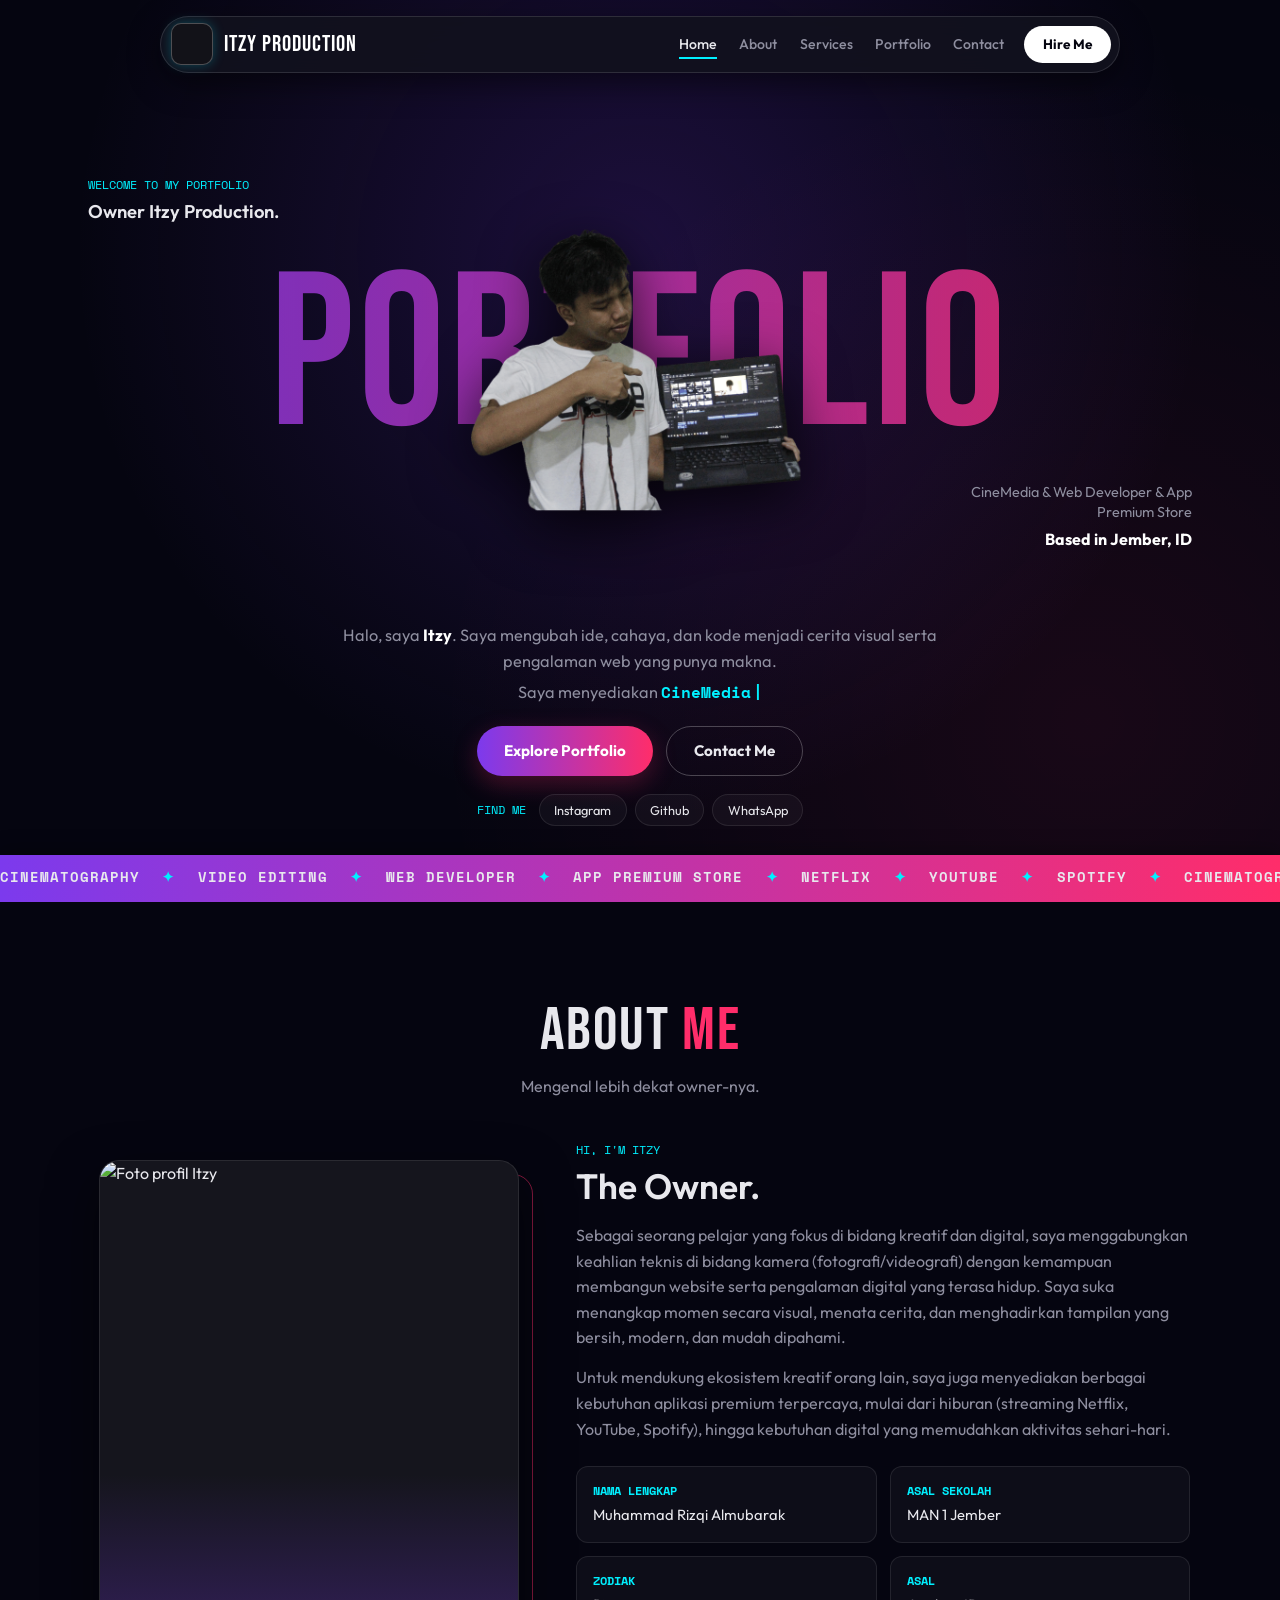
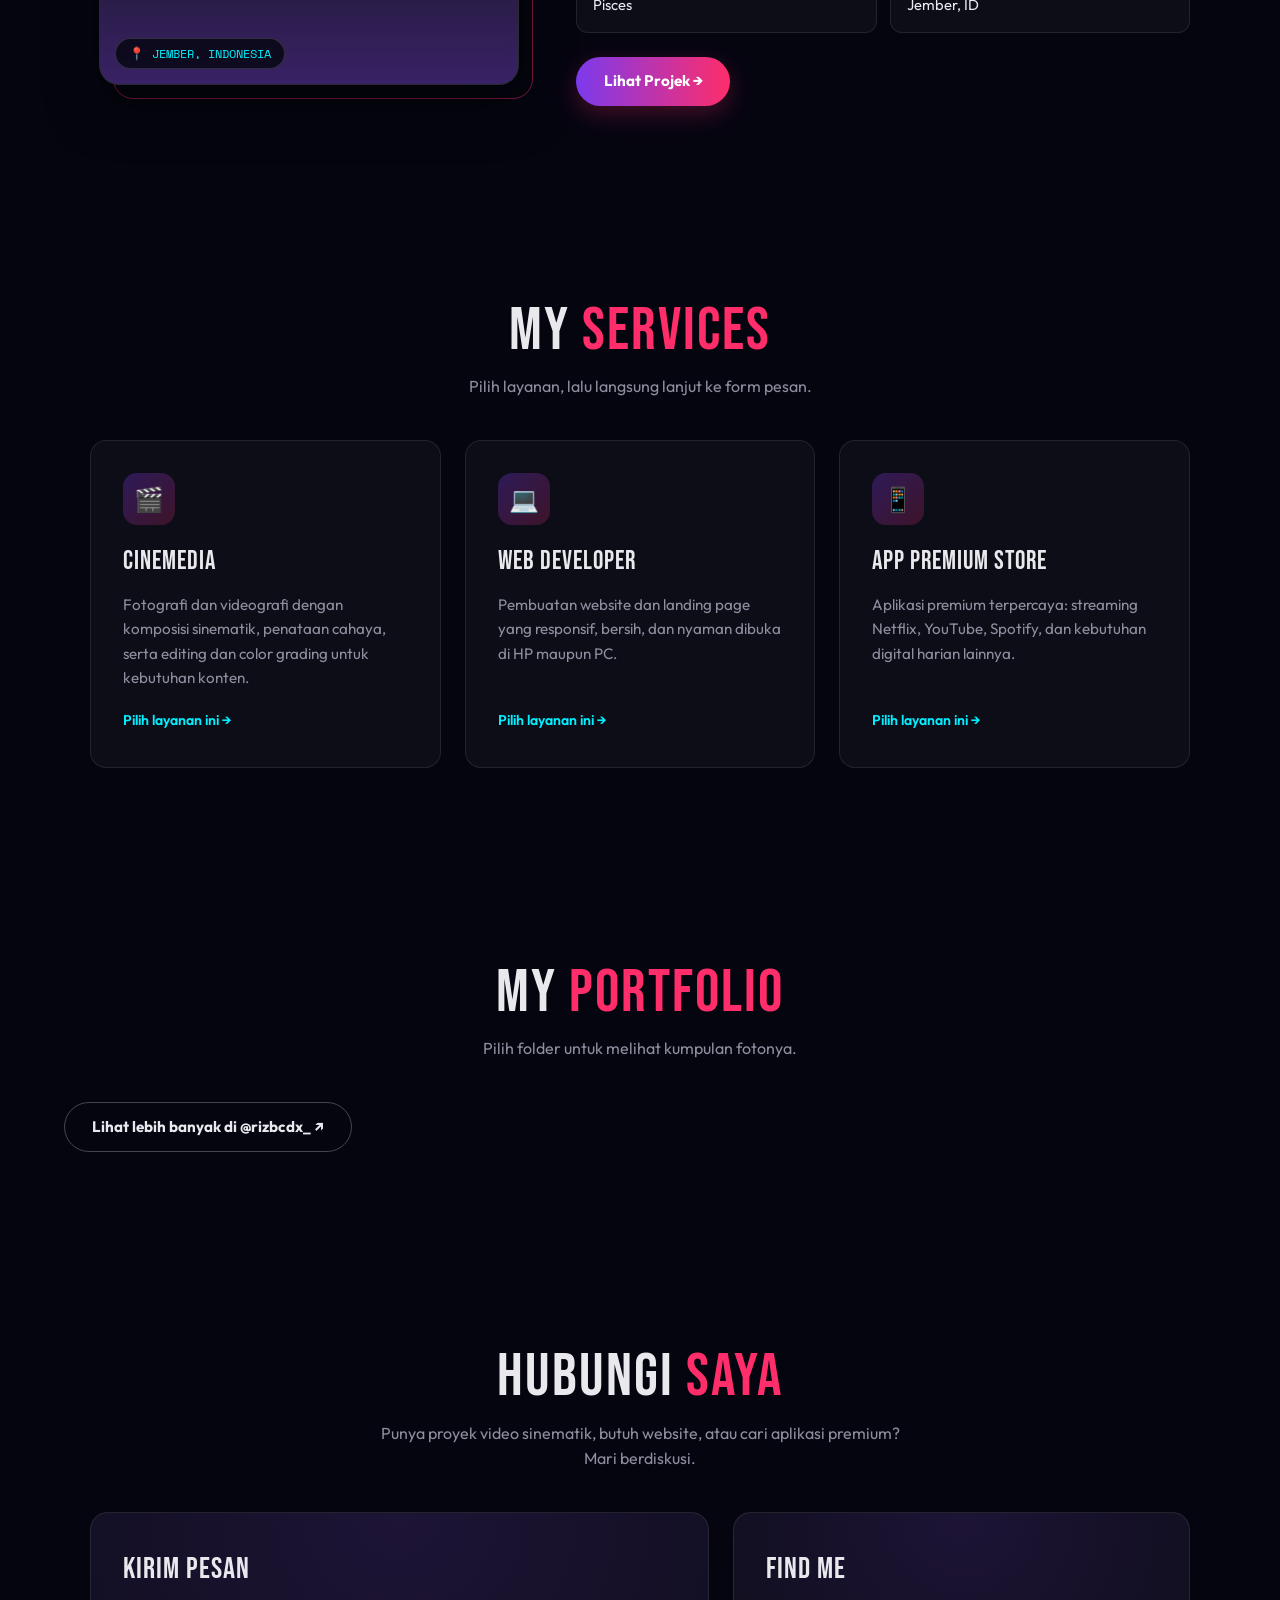
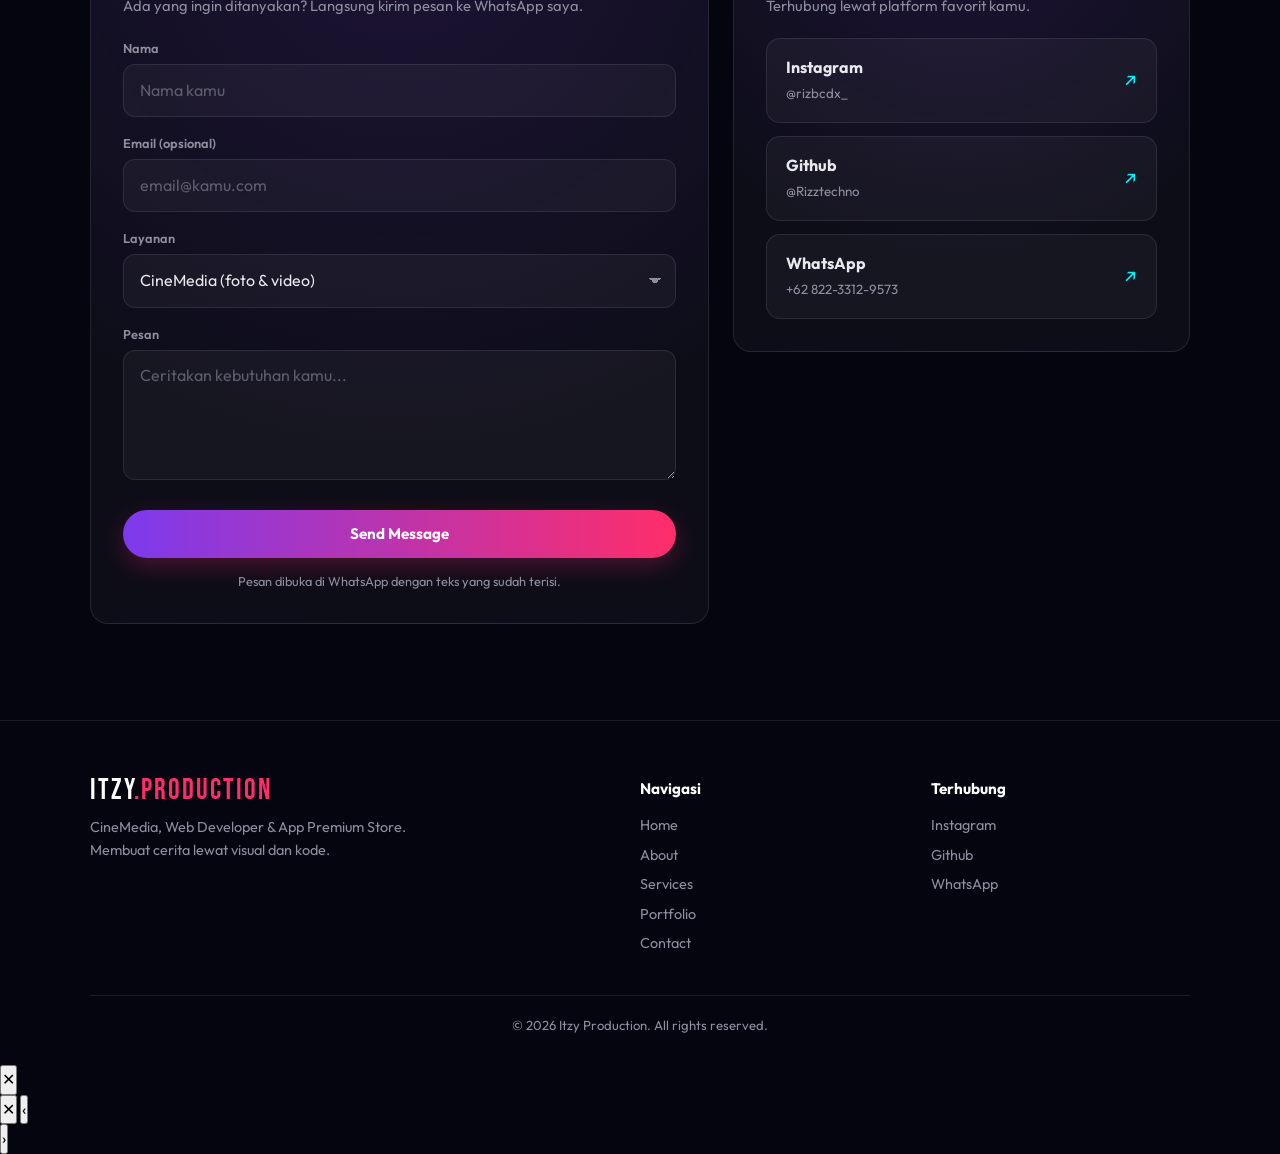
==== commit e78bae3c: "Update portfolio section and add gallery features" ====
--- a/index.html
+++ b/index.html
@@ -195,33 +195,14 @@
         <section id="portfolio" class="section">
             <div class="section-header reveal">
                 <h2 class="section-title">MY <span>PORTFOLIO</span></h2>
-                <p class="section-subtitle">Kumpulan karya sinematografi dan konten, langsung dari Instagram.</p>
-            </div>
-
-            <div class="ig-grid" id="igGrid">
-                <article class="instagram-post reveal" style="--i:0">
-                    <blockquote class="instagram-media" data-instgrm-permalink="https://www.instagram.com/reel/DYNVq0JyE6p/" data-instgrm-version="14">
-                        <a href="https://www.instagram.com/reel/DYNVq0JyE6p/" target="_blank" rel="noopener noreferrer">Lihat Reel di Instagram</a>
-                    </blockquote>
-                    <a class="ig-fallback" href="https://www.instagram.com/reel/DYNVq0JyE6p/" target="_blank" rel="noopener noreferrer">Buka Reel di Instagram ↗</a>
-                </article>
-
-                <article class="instagram-post reveal" style="--i:1">
-                    <blockquote class="instagram-media" data-instgrm-permalink="https://www.instagram.com/reel/DJdauS3SOdN/" data-instgrm-version="14">
-                        <a href="https://www.instagram.com/reel/DJdauS3SOdN/" target="_blank" rel="noopener noreferrer">Lihat Reel di Instagram</a>
-                    </blockquote>
-                    <a class="ig-fallback" href="https://www.instagram.com/reel/DJdauS3SOdN/" target="_blank" rel="noopener noreferrer">Buka Reel di Instagram ↗</a>
-                </article>
-
-                <article class="instagram-post reveal" style="--i:2">
-                    <blockquote class="instagram-media" data-instgrm-permalink="https://www.instagram.com/p/DfdsmgMvKd9/" data-instgrm-version="14">
-                        <a href="https://www.instagram.com/p/DfdsmgMvKd9/" target="_blank" rel="noopener noreferrer">Lihat postingan di Instagram</a>
-                    </blockquote>
-                    <a class="ig-fallback" href="https://www.instagram.com/p/DfdsmgMvKd9/" target="_blank" rel="noopener noreferrer">Buka postingan di Instagram ↗</a>
-                </article>
-            </div>
-
-            <p class="ig-more reveal">
+                <p class="section-subtitle">Pilih folder untuk melihat kumpulan fotonya.</p>
+            </div>
+
+            <!-- Kartu folder dibuat otomatis dari daftar PORTFOLIO di assets/script.js -->
+            <div class="folder-grid" id="folderGrid"></div>
+            <noscript><p class="portfolio-more">Aktifkan JavaScript untuk melihat galeri foto.</p></noscript>
+
+            <p class="portfolio-more reveal">
                 <a class="btn btn-ghost" href="https://instagram.com/rizbcdx_" target="_blank" rel="noopener">Lihat lebih banyak di @rizbcdx_ ↗</a>
             </p>
         </section>
@@ -306,6 +287,31 @@
         <p class="footer-copy">© 2026 Itzy Production. All rights reserved.</p>
     </footer>
 
+    <!-- GALERI POPUP -->
+    <div class="gallery-modal" id="galleryModal" role="dialog" aria-modal="true" aria-labelledby="gmTitle" aria-hidden="true">
+        <div class="gm-panel">
+            <header class="gm-head">
+                <div>
+                    <h3 id="gmTitle"></h3>
+                    <span class="mono-tag" id="gmCount"></span>
+                </div>
+                <button type="button" class="gm-close" id="gmClose" aria-label="Tutup galeri">✕</button>
+            </header>
+            <div class="gm-grid" id="gmGrid"></div>
+        </div>
+    </div>
+
+    <!-- PRATINJAU FOTO -->
+    <div class="lightbox" id="lightbox" role="dialog" aria-modal="true" aria-label="Pratinjau foto" aria-hidden="true">
+        <button type="button" class="lb-close" id="lbClose" aria-label="Tutup pratinjau">✕</button>
+        <button type="button" class="lb-nav lb-prev" id="lbPrev" aria-label="Foto sebelumnya">‹</button>
+        <figure class="lb-figure">
+            <img id="lbImg" alt="">
+            <figcaption id="lbCap"></figcaption>
+        </figure>
+        <button type="button" class="lb-nav lb-next" id="lbNext" aria-label="Foto berikutnya">›</button>
+    </div>
+
     <button class="to-top-btn" id="toTop" aria-label="Kembali ke atas">↑</button>
 
     <script src="assets/script.js" defer></script>
--- a/assets/style.css
+++ b/assets/style.css
@@ -1,34 +1,446 @@
-/* ============ INSTAGRAM PORTFOLIO FRAMES ============ */
+/* ============ TOKENS ============ */
+:root {
+    --cyan: #00f0ff;
+    --magenta: #ff2d6a;
+    --purple: #7c3aed;
+    --bg: #050510;
+    --card-bg: rgba(255, 255, 255, 0.035);
+    --card-border: rgba(255, 255, 255, 0.09);
+    --text: #e8e8ed;
+    --muted: #8e8e9f;
+    --container: 1100px;
+    --ease: cubic-bezier(.22, .8, .3, 1);
+}
+
+*, *::before, *::after { margin: 0; padding: 0; box-sizing: border-box; }
+html { scroll-behavior: smooth; scroll-padding-top: 5.5rem; -webkit-text-size-adjust: 100%; }
+body {
+    font-family: 'Outfit', system-ui, sans-serif;
+    background: var(--bg);
+    color: var(--text);
+    line-height: 1.6;
+    overflow-x: hidden;
+}
+img, video { max-width: 100%; display: block; }
+a { color: inherit; }
+button, input, textarea, select { font: inherit; }
+button { cursor: pointer; }
+:focus-visible { outline: 2px solid var(--cyan); outline-offset: 3px; border-radius: 6px; }
+
+/* ============ LOADER ============ */
+.loader {
+    position: fixed; inset: 0; z-index: 2000; display: grid; place-items: center;
+    background: var(--bg); transition: opacity .5s var(--ease), visibility .5s;
+}
+.loader.is-done { opacity: 0; visibility: hidden; }
+.loader-inner { text-align: center; }
+.loader-logo {
+    font-family: 'Bebas Neue', sans-serif; font-size: 3.2rem; letter-spacing: 8px; line-height: 1;
+    background: linear-gradient(90deg, var(--purple), var(--magenta), var(--cyan));
+    -webkit-background-clip: text; background-clip: text; -webkit-text-fill-color: transparent;
+}
+.loader-bar { width: 160px; height: 3px; margin: 1rem auto 0; border-radius: 3px; overflow: hidden; background: rgba(255, 255, 255, .1); }
+.loader-bar::after {
+    content: ''; display: block; height: 100%; width: 40%;
+    background: linear-gradient(90deg, var(--purple), var(--magenta), var(--cyan));
+    animation: loadBar 1s ease-in-out infinite;
+}
+@keyframes loadBar { from { transform: translateX(-100%); } to { transform: translateX(260%); } }
+
+/* ============ SCROLL PROGRESS ============ */
+.scroll-progress {
+    position: fixed; top: 0; left: 0; height: 3px; width: 100%;
+    background: linear-gradient(90deg, var(--purple), var(--magenta), var(--cyan));
+    transform-origin: left; transform: scaleX(0);
+    z-index: 1100; will-change: transform;
+}
+
+/* ============ BUTTONS ============ */
+.btn {
+    display: inline-flex; align-items: center; justify-content: center;
+    padding: .75rem 1.7rem; border-radius: 999px; border: 0;
+    font-weight: 700; font-size: .95rem; text-decoration: none; white-space: nowrap;
+    transition: transform .25s var(--ease), background .25s, box-shadow .25s, color .25s, border-color .25s;
+}
+.btn:active { transform: scale(.97); }
+.btn-sm { padding: .5rem 1.2rem; font-size: .85rem; }
+.btn-block { width: 100%; margin-top: .4rem; }
+.btn-light { background: #fff; color: var(--bg); }
+.btn-light:hover { background: var(--cyan); transform: translateY(-2px); }
+.btn-primary { background: linear-gradient(90deg, var(--purple), var(--magenta)); color: #fff; box-shadow: 0 8px 24px rgba(255, 45, 106, .25); }
+.btn-primary:hover { transform: translateY(-3px); box-shadow: 0 12px 30px rgba(255, 45, 106, .4); }
+.btn-ghost { background: transparent; color: var(--text); border: 1px solid rgba(255, 255, 255, .25); }
+.btn-ghost:hover { border-color: var(--cyan); color: var(--cyan); transform: translateY(-3px); }
+
+/* ============ NAVBAR (pill + droplist) ============ */
+.nav-wrapper {
+    position: fixed; top: 1rem; left: 0; right: 0; z-index: 1000;
+    display: flex; justify-content: center; padding: 0 1rem;
+    pointer-events: none;
+}
+.pill-navbar {
+    pointer-events: auto; position: relative;
+    width: 100%; max-width: 960px;
+    display: flex; align-items: center; justify-content: space-between;
+    padding: .4rem .5rem .4rem .6rem;
+    background: rgba(18, 18, 30, .92);
+    backdrop-filter: blur(12px); -webkit-backdrop-filter: blur(12px);
+    border: 1px solid rgba(255, 255, 255, .12);
+    border-radius: 40px;
+    box-shadow: 0 10px 30px rgba(0, 0, 0, .5);
+}
+.pill-logo {
+    display: flex; align-items: center; gap: .7rem;
+    font-family: 'Bebas Neue', sans-serif; font-size: 1.45rem; letter-spacing: 1px;
+    color: #fff; text-decoration: none; white-space: nowrap;
+}
+.logo-frame {
+    width: 42px; height: 42px; flex-shrink: 0;
+    border-radius: 10px; overflow: hidden; background: #121218;
+    border: 1.5px solid rgba(255, 255, 255, .25);
+    box-shadow: 0 0 12px rgba(0, 240, 255, .25);
+}
+.logo-frame video { width: 100%; height: 100%; object-fit: contain; padding: 2px; }
+
+.pill-nav-right { display: flex; align-items: center; gap: 1.2rem; }
+.pill-links { display: flex; gap: 1.4rem; list-style: none; }
+.pill-links a {
+    position: relative; color: var(--muted); text-decoration: none;
+    font-size: .88rem; font-weight: 500; padding: .2rem 0; transition: color .2s;
+}
+.pill-links a::after {
+    content: ''; position: absolute; left: 0; right: 0; bottom: -2px; height: 2px;
+    background: var(--cyan); transform: scaleX(0); transition: transform .3s var(--ease);
+}
+.pill-links a:hover, .pill-links a.is-active { color: var(--text); }
+.pill-links a.is-active::after, .pill-links a:hover::after { transform: scaleX(1); }
+
+.menu-toggle {
+    display: none; width: 42px; height: 42px; position: relative;
+    background: rgba(255, 255, 255, .07); border: 1px solid rgba(255, 255, 255, .15); border-radius: 50%;
+}
+.menu-toggle span {
+    position: absolute; left: 12px; right: 12px; height: 2px; background: #fff; border-radius: 2px;
+    transition: transform .3s var(--ease);
+}
+.menu-toggle span:nth-child(1) { top: 16px; }
+.menu-toggle span:nth-child(2) { top: 24px; }
+.menu-toggle[aria-expanded="true"] span:nth-child(1) { transform: translateY(4px) rotate(45deg); }
+.menu-toggle[aria-expanded="true"] span:nth-child(2) { transform: translateY(-4px) rotate(-45deg); }
+
+.dropdown-menu {
+    position: absolute; top: calc(100% + .7rem); left: 0; right: 0;
+    display: flex; flex-direction: column; gap: .3rem; padding: .8rem;
+    background: rgba(14, 14, 24, .98);
+    border: 1px solid rgba(255, 255, 255, .12); border-radius: 18px;
+    box-shadow: 0 15px 35px rgba(0, 0, 0, .7);
+    opacity: 0; visibility: hidden; transform: translateY(-8px);
+    transition: opacity .25s, transform .25s var(--ease), visibility .25s;
+}
+.dropdown-menu.active { opacity: 1; visibility: visible; transform: none; }
+.dropdown-menu a { padding: .75rem 1rem; border-radius: 10px; text-decoration: none; font-size: 1rem; transition: background .2s; }
+.dropdown-menu a:hover { background: rgba(255, 255, 255, .07); }
+
+/* ============ HERO ============ */
+.hero {
+    position: relative; min-height: 100svh;
+    padding-top: 6.5rem;
+    display: flex; flex-direction: column; justify-content: space-between; align-items: center;
+    overflow: hidden;
+    background:
+        radial-gradient(circle at 50% 28%, rgba(124, 58, 237, .2), transparent 62%),
+        radial-gradient(circle at 85% 80%, rgba(255, 45, 106, .08), transparent 50%);
+}
+.hero-stage {
+    position: relative; width: 100%; max-width: 1200px; padding: 0 1rem;
+    flex: 1; display: flex; justify-content: center; align-items: center; min-height: 420px;
+}
+.giant-text {
+    position: absolute; width: 100%; text-align: center; user-select: none; pointer-events: none;
+    font-family: 'Bebas Neue', sans-serif; font-weight: 400;
+    font-size: clamp(4rem, 17vw, 15rem); line-height: .85; letter-spacing: 4px;
+    background: linear-gradient(90deg, var(--purple), var(--magenta), var(--cyan));
+    background-size: 200% 100%;
+    -webkit-background-clip: text; background-clip: text; -webkit-text-fill-color: transparent;
+    opacity: .85; z-index: 1;
+    animation: gradientShift 8s ease-in-out infinite alternate;
+    will-change: transform;
+}
+@keyframes gradientShift { to { background-position: 100% 0; } }
+
+.cutout {
+    position: relative; z-index: 2; width: 75%; max-width: 340px;
+    filter: drop-shadow(0 15px 30px rgba(0, 0, 0, .8));
+    animation: float 6s ease-in-out infinite;
+}
+.cutout img { width: 100%; height: auto; object-fit: contain; }
+@keyframes float { 50% { transform: translateY(-10px); } }
+
+.hero-meta { position: absolute; z-index: 3; max-width: 230px; }
+.hero-meta-left { top: 14%; left: 4%; }
+.hero-meta-left h2 { font-size: 1.15rem; font-weight: 600; line-height: 1.3; }
+.hero-meta-right { bottom: 12%; right: 4%; text-align: right; }
+.hero-meta-right p { font-size: .9rem; color: var(--muted); line-height: 1.4; }
+.hero-meta-right strong { display: block; margin-top: .3rem; color: #fff; }
+.mono-tag { display: block; font-family: 'Space Mono', monospace; font-size: .78rem; color: var(--cyan); text-transform: uppercase; margin-bottom: .3rem; }
+
+.hero-intro {
+    position: relative; z-index: 3; width: 100%; max-width: 640px;
+    padding: .5rem 1.25rem 1.8rem; text-align: center;
+}
+.hero-intro > p { color: var(--muted); font-size: 1.02rem; }
+.hero-intro > p strong { color: #fff; }
+.typed-line { margin-top: .3rem; min-height: 1.7em; }
+.typed { color: var(--cyan); font-family: 'Space Mono', monospace; font-weight: 700; }
+.typed::after { content: '|'; margin-left: 2px; animation: blink 1s steps(1) infinite; }
+@keyframes blink { 50% { opacity: 0; } }
+.hero-cta { display: flex; gap: .8rem; flex-wrap: wrap; justify-content: center; margin: 1.2rem 0 1.1rem; }
+
+.find-me { display: flex; flex-wrap: wrap; align-items: center; justify-content: center; gap: .5rem; }
+.find-label { margin: 0 .3rem 0 0; }
+.social-pill {
+    padding: .3rem .9rem; border-radius: 999px; font-size: .8rem; text-decoration: none; color: var(--text);
+    background: var(--card-bg); border: 1px solid var(--card-border);
+    transition: border-color .25s, color .25s, transform .25s var(--ease);
+}
+.social-pill:hover { border-color: var(--cyan); color: var(--cyan); transform: translateY(-2px); }
+
+/* Marquee */
+.marquee {
+    width: 100%; overflow: hidden; position: relative; z-index: 4;
+    background: linear-gradient(90deg, var(--purple), var(--magenta));
+    padding: .8rem 0; box-shadow: 0 -5px 20px rgba(0, 0, 0, .3);
+}
+.marquee-track { display: flex; width: max-content; animation: marquee 30s linear infinite; will-change: transform; }
+.marquee:hover .marquee-track { animation-play-state: paused; }
+.marquee-group {
+    display: flex; align-items: center; gap: 1.4rem; padding-right: 1.4rem;
+    font-family: 'Space Mono', monospace; font-size: .85rem; font-weight: 700; letter-spacing: 1px; white-space: nowrap;
+}
+.marquee-group i { font-style: normal; color: var(--cyan); }
+@keyframes marquee { to { transform: translateX(-50%); } }
+
+/* ============ SECTIONS ============ */
+.section { padding: 6rem 5%; }
+.section-header { text-align: center; margin-bottom: 2.5rem; }
+.section-title { font-family: 'Bebas Neue', sans-serif; font-weight: 400; font-size: clamp(2.5rem, 5vw, 3.8rem); letter-spacing: 2px; line-height: 1.1; }
+.section-title span { color: var(--magenta); }
+.section-subtitle { color: var(--muted); max-width: 540px; margin: .6rem auto 0; }
+
+/* ============ ABOUT ============ */
+.about-grid {
+    max-width: var(--container); margin: 0 auto;
+    display: grid; grid-template-columns: 5fr 7fr; gap: 3rem; align-items: center;
+}
+.about-photo { position: relative; max-width: 420px; width: 100%; justify-self: center; }
+.about-photo-frame {
+    position: relative; border-radius: 20px; overflow: hidden; aspect-ratio: 4 / 5;
+    background: #15151d; border: 1px solid var(--card-border);
+    box-shadow: 0 20px 50px rgba(0, 0, 0, .5);
+}
+.about-photo-frame::after {
+    content: ''; position: absolute; inset: 0; pointer-events: none;
+    background: linear-gradient(180deg, transparent 60%, rgba(124, 58, 237, .35));
+}
+.about-photo-frame img { width: 100%; height: 100%; object-fit: cover; }
+.about-photo::before {
+    content: ''; position: absolute; inset: 14px -14px -14px 14px; z-index: -1;
+    border-radius: 20px; border: 1.5px solid var(--magenta); opacity: .5;
+}
+.about-tag {
+    position: absolute; left: 1rem; bottom: 1rem; z-index: 2; margin: 0;
+    padding: .3rem .8rem; border-radius: 999px;
+    background: rgba(5, 5, 16, .8); border: 1px solid rgba(255, 255, 255, .15);
+}
+.about-text h3 { font-size: clamp(1.6rem, 3vw, 2.2rem); font-weight: 600; line-height: 1.2; margin: .3rem 0 1rem; }
+.about-text p { color: var(--muted); margin-bottom: .9rem; }
+.about-facts { list-style: none; margin: 1.5rem 0; display: grid; grid-template-columns: 1fr 1fr; gap: .8rem; }
+.about-facts li { padding: .9rem 1rem; border-radius: 12px; background: var(--card-bg); border: 1px solid var(--card-border); }
+.about-facts strong { display: block; font-family: 'Space Mono', monospace; font-size: .72rem; text-transform: uppercase; color: var(--cyan); margin-bottom: .15rem; }
+.about-facts span { font-size: .92rem; }
+
+/* ============ SERVICES ============ */
+.services { max-width: var(--container); margin: 0 auto; display: grid; grid-template-columns: repeat(3, 1fr); gap: 1.5rem; }
+.card-lite {
+    position: relative; overflow: hidden;
+    background: var(--card-bg); border: 1px solid var(--card-border); border-radius: 16px;
+    transition: transform .35s var(--ease), border-color .35s;
+}
+.card-lite::before {
+    content: ''; position: absolute; inset: 0; z-index: 0; pointer-events: none;
+    background: radial-gradient(260px circle at var(--mx, 50%) var(--my, 50%), rgba(0, 240, 255, .12), transparent 70%);
+    opacity: 0; transition: opacity .3s;
+}
+.service { padding: 2rem; display: flex; flex-direction: column; }
+.service > * { position: relative; z-index: 1; }
+.service-icon {
+    width: 52px; height: 52px; display: grid; place-items: center; font-size: 1.5rem;
+    border-radius: 14px; margin-bottom: 1.1rem;
+    background: linear-gradient(135deg, rgba(124, 58, 237, .3), rgba(255, 45, 106, .2));
+    transition: transform .35s var(--ease);
+}
+.service h3 { font-family: 'Bebas Neue', sans-serif; font-weight: 400; font-size: 1.6rem; letter-spacing: 1px; margin-bottom: .6rem; }
+.service p { color: var(--muted); font-size: .95rem; margin-bottom: 1.2rem; flex: 1; }
+.service-btn {
+    align-self: flex-start; font-size: .88rem; font-weight: 600; text-decoration: none; color: var(--cyan);
+    padding-bottom: 2px; border-bottom: 1px solid transparent; transition: border-color .25s, letter-spacing .25s;
+}
+.service-btn:hover { border-color: var(--cyan); }
+
+/* ============ PORTFOLIO (INSTAGRAM) ============ */
+.ig-grid {
+    max-width: var(--container); margin: 0 auto;
+    display: grid; grid-template-columns: repeat(auto-fit, minmax(min(100%, 300px), 1fr)); gap: 1.5rem;
+    align-items: start;
+}
 .instagram-post {
-    min-width: 0;
-    padding: 8px;
-    overflow: hidden;
+    position: relative; min-width: 0; min-height: 440px; padding: 8px; overflow: hidden;
     background: linear-gradient(145deg, rgba(124, 58, 237, .18), rgba(255, 45, 106, .12));
-    border: 1px solid var(--card-border);
-    border-radius: 18px;
+    border: 1px solid var(--card-border); border-radius: 18px;
     box-shadow: 0 12px 30px rgba(0, 0, 0, .28);
     transition: transform .3s var(--ease), border-color .3s, box-shadow .3s;
 }
-.instagram-post::before { display: none; }
 .instagram-post .instagram-media,
 .instagram-post iframe {
-    display: block;
-    width: 100% !important;
-    max-width: 100% !important;
-    min-width: 0 !important;
-    margin: 0 auto !important;
-    border-radius: 12px !important;
-}
-
+    display: block; width: 100% !important; max-width: 100% !important; min-width: 0 !important;
+    margin: 0 auto !important; border-radius: 12px !important;
+}
+.instagram-media { background: #fff; border: 0; padding: 0; }
+.instagram-media > a {
+    display: grid; place-items: center; min-height: 420px; padding: 1rem;
+    color: #3b3b4a; font-size: .9rem; text-decoration: none; text-align: center;
+}
+.ig-fallback {
+    display: none; margin: 4rem auto 0; width: fit-content;
+    padding: .8rem 1.5rem; border-radius: 999px; text-decoration: none; font-weight: 600;
+    background: linear-gradient(90deg, var(--purple), var(--magenta)); color: #fff;
+}
+.instagram-post.embed-fallback { min-height: 220px; }
+.instagram-post.embed-fallback .instagram-media { display: none; }
+.instagram-post.embed-fallback .ig-fallback { display: block; margin-top: 2.2rem; margin-bottom: 2.2rem; }
+.instagram-post:focus-within { border-color: var(--cyan); box-shadow: 0 0 0 2px rgba(0, 240, 255, .18), 0 16px 36px rgba(0, 0, 0, .3); }
+.ig-more { text-align: center; margin-top: 2.5rem; }
+
+/* ============ CONTACT ============ */
+.contact-grid { max-width: var(--container); margin: 0 auto; display: grid; grid-template-columns: 1.15fr .85fr; gap: 1.5rem; align-items: start; }
+.panel {
+    padding: 2rem; border-radius: 18px; border: 1px solid var(--card-border);
+    background: radial-gradient(circle at 50% 0%, rgba(124, 58, 237, .14), transparent 70%), var(--card-bg);
+}
+.panel h3 { font-family: 'Bebas Neue', sans-serif; font-weight: 400; font-size: 1.9rem; letter-spacing: 1px; }
+.panel-note { color: var(--muted); font-size: .92rem; margin-bottom: 1.3rem; }
+
+.field { margin-bottom: 1rem; }
+.field label { display: block; font-size: .8rem; font-weight: 600; margin-bottom: .35rem; color: var(--muted); }
+.field input, .field textarea, .field select {
+    width: 100%; padding: .8rem 1rem; border-radius: 12px; color: var(--text);
+    background: rgba(255, 255, 255, .04); border: 1px solid var(--card-border);
+    transition: border-color .25s, background .25s; resize: vertical;
+}
+.field select { appearance: none; -webkit-appearance: none; cursor: pointer;
+    background-image: linear-gradient(45deg, transparent 50%, var(--muted) 50%), linear-gradient(135deg, var(--muted) 50%, transparent 50%);
+    background-position: calc(100% - 20px) 50%, calc(100% - 14px) 50%; background-size: 6px 6px, 6px 6px; background-repeat: no-repeat;
+}
+.field select option { background: #12121c; color: var(--text); }
+.field input::placeholder, .field textarea::placeholder { color: #5d5d6e; }
+.field input:focus, .field textarea:focus, .field select:focus { outline: none; border-color: var(--cyan); background-color: rgba(255, 255, 255, .06); }
+.field.is-error input, .field.is-error textarea { border-color: var(--magenta); }
+.form-hint { margin-top: .8rem; font-size: .8rem; color: var(--muted); text-align: center; }
+.form-hint.is-error { color: var(--magenta); }
+
+.social-list { display: grid; gap: .8rem; }
+.social-card {
+    display: flex; align-items: center; justify-content: space-between; gap: 1rem;
+    padding: 1rem 1.2rem; border-radius: 14px; text-decoration: none;
+    background: rgba(255, 255, 255, .04); border: 1px solid var(--card-border);
+    transition: transform .3s var(--ease), border-color .3s;
+}
+.social-card strong { display: block; font-size: 1rem; }
+.social-card small { color: var(--muted); }
+.social-card i { font-style: normal; font-size: 1.2rem; color: var(--cyan); transition: transform .3s var(--ease); }
+.social-card:hover { border-color: var(--cyan); transform: translateX(4px); }
+.social-card:hover i { transform: translate(3px, -3px); }
+
+/* ============ FOOTER ============ */
+.footer { padding: 3.5rem 5% 1.5rem; border-top: 1px solid var(--card-border); color: var(--muted); font-size: .9rem; }
+.footer-grid { max-width: var(--container); margin: 0 auto; display: grid; grid-template-columns: 2fr 1fr 1fr; gap: 2rem; }
+.footer-brand { font-family: 'Bebas Neue', sans-serif; font-size: 1.8rem; letter-spacing: 2px; color: #fff; line-height: 1; margin-bottom: .6rem; }
+.footer-brand span { color: var(--magenta); }
+.footer-text { max-width: 320px; }
+.footer h4 { color: #fff; font-size: .95rem; margin-bottom: .8rem; }
+.footer ul { list-style: none; display: grid; gap: .4rem; }
+.footer a { text-decoration: none; transition: color .2s; }
+.footer a:hover { color: var(--cyan); }
+.footer-copy { max-width: var(--container); margin: 2.5rem auto 0; padding-top: 1.2rem; border-top: 1px solid var(--card-border); text-align: center; font-size: .82rem; }
+
+.to-top-btn {
+    position: fixed; right: 1.1rem; bottom: 1.1rem; z-index: 900; width: 46px; height: 46px;
+    border-radius: 50%; border: 1px solid rgba(255, 255, 255, .2); color: #fff; font-size: 1.2rem;
+    background: linear-gradient(135deg, var(--purple), var(--magenta));
+    box-shadow: 0 8px 22px rgba(255, 45, 106, .35);
+    opacity: 0; visibility: hidden; transform: translateY(10px);
+    transition: opacity .3s, transform .3s var(--ease), visibility .3s;
+}
+.to-top-btn.show { opacity: 1; visibility: visible; transform: none; }
+
+/* ============ REVEAL (ringan: opacity + transform) ============ */
+.reveal { opacity: 0; transform: translateY(24px); transition: opacity .7s var(--ease), transform .7s var(--ease); transition-delay: calc(var(--i, 0) * 90ms); }
+.reveal.is-visible { opacity: 1; transform: none; }
+
+/* Hover hanya untuk perangkat dengan mouse */
 @media (hover: hover) and (pointer: fine) {
+    .card-lite:hover { transform: translateY(-6px); border-color: rgba(0, 240, 255, .3); }
+    .card-lite:hover::before { opacity: 1; }
+    .service:hover .service-icon { transform: rotate(-8deg) scale(1.1); }
+    .service-btn:hover { letter-spacing: .4px; }
     .instagram-post:hover {
-        transform: translateY(-6px);
-        border-color: var(--magenta);
+        transform: translateY(-6px); border-color: var(--magenta);
         box-shadow: 0 18px 40px rgba(255, 45, 106, .22), 0 0 22px rgba(124, 58, 237, .18);
     }
-}
-.instagram-post:focus-within {
-    border-color: var(--cyan);
-    box-shadow: 0 0 0 2px rgba(0, 240, 255, .18), 0 16px 36px rgba(0, 0, 0, .3);
-}
-
+    .reveal.is-visible { transition-delay: 0ms; }
+}
+
+/* ============ RESPONSIVE ============ */
+@media (max-width: 860px) {
+    .pill-links, .pill-nav-right > .btn { display: none; }
+    .menu-toggle { display: block; }
+
+    .section { padding: 4.5rem 1.25rem; }
+    .hero { padding-top: 6rem; }
+    .hero-stage { flex-direction: column; min-height: 0; padding-top: 1rem; gap: .6rem; }
+    .giant-text { top: 18%; }
+    .cutout { width: 62%; max-width: 270px; order: 1; }
+    .hero-meta { position: relative; inset: auto; max-width: 320px; text-align: center; order: 2; }
+    .hero-meta-left { order: 0; }
+    .hero-meta-right { text-align: center; }
+
+    .services, .contact-grid { grid-template-columns: 1fr; gap: 1.1rem; }
+    .about-grid { grid-template-columns: 1fr; gap: 2.5rem; }
+    .about-photo { max-width: 320px; }
+    .about-photo::before { inset: 10px -8px -10px 8px; }
+    .service { padding: 1.5rem; }
+    .panel { padding: 1.5rem; }
+    .footer-grid { grid-template-columns: 1fr; text-align: center; }
+    .footer-text { margin: 0 auto; }
+}
+
+@media (min-width: 861px) and (max-width: 1024px) {
+    .pill-links { gap: 1rem; }
+    .pill-nav-right { gap: .8rem; }
+    .services { grid-template-columns: repeat(2, 1fr); }
+    .services .service:last-child { grid-column: span 2; }
+}
+
+@media (max-width: 420px) {
+    .pill-logo { font-size: 1.2rem; }
+    .btn { padding: .7rem 1.4rem; }
+    .hero-cta .btn { flex: 1; }
+    .about-facts { grid-template-columns: 1fr; }
+}
+
+/* ============ HEMAT DAYA / AKSESIBILITAS ============ */
+@media (prefers-reduced-motion: reduce) {
+    html { scroll-behavior: auto; }
+    *, *::before, *::after { animation: none !important; transition-duration: .01ms !important; }
+    .reveal { opacity: 1; transform: none; }
+}
